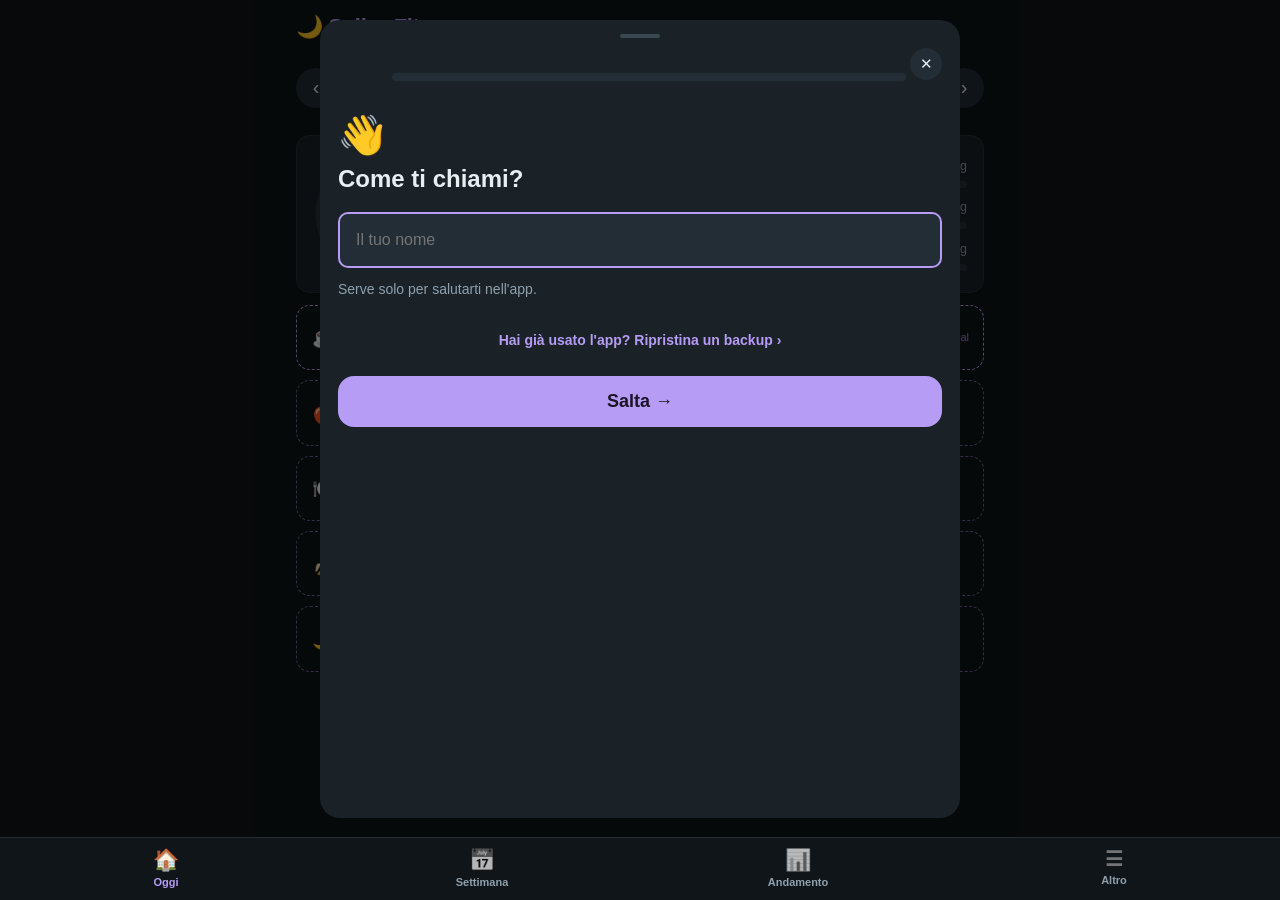
==== index.html @ e9f89c7c "Add files via upload" ====
<!DOCTYPE html>
<html lang="it">
<head>
  <meta charset="UTF-8">
  <meta name="viewport" content="width=device-width, initial-scale=1, viewport-fit=cover">
  <meta name="theme-color" content="#0f1417">
  <title>Sailor Fit</title>
  <meta name="apple-mobile-web-app-title" content="Sailor Fit">
  <meta name="application-name" content="Sailor Fit">
  <link rel="manifest" href="manifest.json">
  <link rel="apple-touch-icon" href="apple-touch-icon.png">
  <link rel="icon" href="icon.svg" type="image/svg+xml">
  <meta name="apple-mobile-web-app-capable" content="yes">
  <meta name="apple-mobile-web-app-status-bar-style" content="black">
  <link rel="stylesheet" href="styles.css">
  <script>
    // Colore e nome scelti nel Profilo: si applicano subito, prima che la pagina si disegni (niente lampo di lilla)
    // [chiave, nome, colore, r,g,b, colore scuro (pulsanti pieni)]
    window.COLORI_APP = [
      ["lilla", "Lilla", "#b79cf5", "183,156,245", "#6d5bd0"], ["rosa", "Rosa", "#f29cc4", "242,156,196", "#c24f86"],
      ["pesca", "Pesca", "#f7b07c", "247,176,124", "#c46a2b"], ["corallo", "Corallo", "#f58f86", "245,143,134", "#c4473e"],
      ["giallo", "Giallo", "#f2d067", "242,208,103", "#a88414"], ["menta", "Menta", "#7fdcb0", "127,220,176", "#2f9a6a"],
      ["turchese", "Turchese", "#6fd3d8", "111,211,216", "#22959b"], ["azzurro", "Azzurro", "#8fbaf5", "143,186,245", "#3f72c4"]
    ];
    window.applicaColore = function (chiave) {
      var c = window.COLORI_APP.filter(function (x) { return x[0] === chiave; })[0] || window.COLORI_APP[0], s = document.documentElement.style;
      // tema chiaro: il colore scelto si usa nella versione scura (il lilla chiaro su bianco non si leggerebbe)
      var chiaro = document.documentElement.getAttribute("data-tema") === "chiaro";
      s.setProperty("--lilla", chiaro ? c[4] : c[2]); s.setProperty("--lilla-rgb", c[3]); s.setProperty("--lilla-scuro", c[4]); s.setProperty("--lilla-bg", "rgba(" + c[3] + (chiaro ? ",.18)" : ",.12)"));
      window.applicaIconaHome(c);
    };
    // L'immagine della schermata Home (la figura sulla luna) nel colore scelto: l'iPhone la prende quando fai «Aggiungi alla schermata Home».
    // Si ridipinge solo la figura: lo sfondo scuro resta com'è. Lilla = l'immagine originale.
    window.applicaIconaHome = function (c) {
      var link = document.querySelector('link[rel="apple-touch-icon"]'), fav = document.querySelector('link[rel="icon"]');
      if (!link) return;
      if (c[0] === "lilla") { link.setAttribute("href", "apple-touch-icon.png"); if (fav) { fav.setAttribute("href", "icon.svg"); fav.setAttribute("type", "image/svg+xml"); } return; }
      var img = new Image();
      img.onload = function () {
        try {
          var N = 180, cv = document.createElement("canvas"); cv.width = N; cv.height = N;
          var x = cv.getContext("2d"); x.drawImage(img, 0, 0, N, N);
          var d = x.getImageData(0, 0, N, N), p = d.data;
          var bg = [12, 10, 22], fig = [176, 126, 203], h = c[2].replace("#", "");
          var col = [parseInt(h.substr(0, 2), 16), parseInt(h.substr(2, 2), 16), parseInt(h.substr(4, 2), 16)];
          var lum = function (v) { return 0.299 * v[0] + 0.587 * v[1] + 0.114 * v[2]; }, f = lum(fig) / lum([183, 156, 245]);   // stessa luminosità della figura lilla originale
          var tgt = col.map(function (v) { return v * f; }), dv = [fig[0] - bg[0], fig[1] - bg[1], fig[2] - bg[2]], dd = dv[0] * dv[0] + dv[1] * dv[1] + dv[2] * dv[2];
          for (var i = 0; i < p.length; i += 4) {
            var t = ((p[i] - bg[0]) * dv[0] + (p[i + 1] - bg[1]) * dv[1] + (p[i + 2] - bg[2]) * dv[2]) / dd;   // quanto il punto è «figura» (0 = sfondo, 1 = figura piena, in mezzo = bordo sfumato)
            if (t <= 0.02) continue;
            t = Math.min(1, t);
            for (var k = 0; k < 3; k++) p[i + k] = Math.max(0, Math.min(255, Math.round(p[i + k] + t * (tgt[k] - fig[k]))));
          }
          x.putImageData(d, 0, 0);
          var url = cv.toDataURL("image/png");
          link.setAttribute("href", url);
          if (fav) { fav.setAttribute("href", url); fav.setAttribute("type", "image/png"); }
        } catch (e) {}
      };
      img.src = "icon-512.png";
    };
    // Tema scuro (di base) o chiaro, scelto nel Profilo
    window.applicaTema = function (tema) {
      var chiaro = tema === "chiaro", m = document.querySelector('meta[name="theme-color"]');
      if (chiaro) document.documentElement.setAttribute("data-tema", "chiaro"); else document.documentElement.removeAttribute("data-tema");
      if (m) m.setAttribute("content", chiaro ? "#f3f5f7" : "#0f1417");
    };
    try { var pfT = JSON.parse(localStorage.getItem("mp_profilo") || "{}"); window.applicaTema(pfT.tema); window.applicaColore(pfT.colore || "lilla");
      var mtT = document.querySelector('meta[name="apple-mobile-web-app-title"]'); if (mtT && pfT.nomeApp) mtT.setAttribute("content", pfT.nomeApp);   // il nome sotto l'icona della schermata Home
    } catch (e) {}
  </script>
</head>
<body>
  <header class="topbar">
    <h1 id="titolo-app">🌙 Sailor Fit</h1>
    <script>
      // nome e icona dell'app scelti nel Profilo
      try { var pfN = JSON.parse(localStorage.getItem("mp_profilo") || "{}"); if (pfN.nomeApp || pfN.iconaApp) { var tN = (pfN.iconaApp || "🌙") + " " + (pfN.nomeApp || "Sailor Fit"); document.getElementById("titolo-app").textContent = tN; document.title = pfN.nomeApp || "Sailor Fit"; } } catch (e) {}
    </script>
    <p id="saluto" class="saluto" hidden></p>
  </header>

  <main>
    <section id="vista-oggi"><div id="oggi"></div></section>


    <input id="file-csv" type="file" accept=".csv,text/csv" hidden>
    <input id="file-backup" type="file" accept=".json,application/json" hidden>
  </main>

  <nav class="tabbar" aria-label="Sezioni">
    <button id="tab-oggi" data-tab="oggi"><span class="tb-ico">🏠</span><span>Oggi</span></button>
    <button id="tab-settimana" data-tab="settimana"><span class="tb-ico">📅</span><span>Settimana</span></button>
    <button id="apri-andamento" data-tab="andamento"><span class="tb-ico">📊</span><span>Andamento</span></button>
    <button id="apri-menu" data-tab="altro"><span class="tb-ico">☰</span><span>Altro</span></button>
  </nav>

  <div id="modal" class="modal" hidden>
    <div class="modal-backdrop" data-chiudi></div>
    <div class="modal-sheet" role="dialog" aria-modal="true">
      <div class="modal-testa"><div class="modal-grip"></div>
        <button class="modal-close" data-chiudi aria-label="Chiudi">✕</button></div>
      <div id="modal-content"></div>
    </div>
  </div>

  <script defer src="sortable.min.js"></script>
  <script defer src="nutrition.js"></script>
  <script defer src="recipes.js"></script>
  <script defer src="app.js"></script>
  <script defer src="libero.js"></script>
  <script defer src="codice-barre.js"></script>
  <script defer src="foto-ricetta.js"></script>
  <script defer src="diario.js"></script>
  <script defer src="benvenuto.js"></script>
  <script defer src="settimana.js"></script>
  <script defer src="andamento.js"></script>
<script defer src="swipe.js"></script>
</body>
</html>
---- styles.css ----
@charset "UTF-8";
:root { --k-26323b: #26323b; --k-232f38: #232f38; --k-2a3640: #2a3640; --k-2b373f: #2b373f; --k-2f3d47: #2f3d47; --k-33444f: #33444f; --k-3a4a55: #3a4a55; --k-3a4852: #3a4852; --k-3a4750: #3a4750; --k-1a1426: #1a1426; --ink-rgb: 255,255,255; --barra-rgb: 17,23,27; }
:root {
  --bg: #0f1417;
  --card: #1a2228;
  --card2: #222d35;
  --accent: #35c07d;
  --accent-d: #2aa96b;
  --text: #e8eef2;
  --muted: #8ea0ad;
  --ok: #35c07d;
  --warn: #e0b341;
  --bad: #e06a5a;
  --radius: 14px;
}

* { box-sizing: border-box; -webkit-tap-highlight-color: transparent; }

body {
  margin: 0;
  font-family: -apple-system, BlinkMacSystemFont, "Segoe UI", Roboto, sans-serif;
  background: var(--bg);
  color: var(--text);
  padding-bottom: 40px;
}

header {
  padding: 20px 16px 12px;
  position: sticky; top: 0;
  background: linear-gradient(180deg, var(--bg) 70%, transparent);
  z-index: 5;
}
header h1 { margin: 0; font-size: 22px; letter-spacing: -0.3px; }
header p { margin: 4px 0 0; color: var(--muted); font-size: 13px; }

main { padding: 0 16px; max-width: 720px; margin: 0 auto; }

/* Barra azioni compatta in alto */
.azioni { display: flex; gap: 8px; align-items: stretch; margin: 4px 0 4px; }
.azioni .btn { flex: 1; width: auto; margin-top: 0; white-space: nowrap; padding-left: 8px; padding-right: 8px; }
.btn-icon { flex: 0 0 auto; width: 48px; background: var(--card2); color: var(--text); border: 1px solid var(--k-2f3d47); border-radius: 14px; font-size: 20px; cursor: pointer; }
.btn-icon:active { background: var(--k-2b373f); }

/* Intestazione sezione Settimana + link ricette */
.sezione-head { display: flex; justify-content: space-between; align-items: center; margin: 6px 4px 4px; }
.sezione-titolo { margin: 0; color: var(--muted); font-size: 15px; text-transform: uppercase; letter-spacing: .5px; }
.btn-link { background: none; border: none; color: var(--accent); font-size: 14px; font-weight: 600; cursor: pointer; padding: 6px 2px; }
.sottotitolo { margin: 2px 4px 12px; }
.btn-sec.block { display: block; width: 100%; text-align: left; margin-top: 8px; }

/* Modale bottom-sheet */
body.no-scroll { overflow: hidden; }
.modal { position: fixed; inset: 0; z-index: 50; display: flex; align-items: flex-end; justify-content: center; }
.modal[hidden] { display: none; }
.modal-backdrop { position: absolute; inset: 0; background: rgba(0,0,0,.55); animation: fade .2s ease; }
/* niente effetto elastico di iPhone: arrivati in cima o in fondo la pagina e i pannelli restano fermi
   (prima il pannello rimbalzava e si portava dietro la pagina sotto) */
html, body { overscroll-behavior: none; }
.modal-backdrop { touch-action: none; }   /* trascinare sullo sfondo scuro non fa scorrere la pagina sotto */
.modal-sheet {
  overscroll-behavior: none;
  position: relative; width: 100%; max-width: 640px; max-height: 88vh; overflow-y: auto;
  background: var(--card); border-radius: 22px 22px 0 0; padding: 10px 18px 32px;
  animation: slideUp .28s cubic-bezier(.2,.8,.2,1);
}
@media (min-width: 680px) { .modal { align-items: center; } .modal-sheet { border-radius: 20px; max-height: 82vh; } }
@keyframes slideUp { from { transform: translateY(100%); } to { transform: translateY(0); } }
@keyframes fade { from { opacity: 0; } to { opacity: 1; } }
.modal-grip { width: 40px; height: 4px; background: var(--k-3a4750); border-radius: 4px; margin: 4px auto 10px; }
.modal-close { position: absolute; top: 12px; right: 14px; width: 32px; height: 32px; border-radius: 50%; background: var(--card2); color: var(--text); border: none; font-size: 15px; cursor: pointer; }
.modal-title { margin: 4px 30px 12px 0; font-size: 20px; letter-spacing: -.2px; }

/* Elenco ricette (righe cliccabili) */
.chips { display: flex; gap: 8px; overflow-x: auto; padding: 2px 0 14px; -webkit-overflow-scrolling: touch; }
.chip { flex: 0 0 auto; background: var(--card2); color: var(--muted); border: 1px solid var(--k-2f3d47); border-radius: 20px; padding: 8px 14px; font-size: 13px; cursor: pointer; white-space: nowrap; }
.chip.attivo { background: var(--accent); color: #08130c; border-color: var(--accent); font-weight: 700; }
.riga-ricetta { display: flex; flex-direction: column; align-items: flex-start; gap: 2px; width: 100%; text-align: left; background: var(--card2); border: none; border-radius: 14px; padding: 12px 14px; margin-bottom: 8px; cursor: pointer; }
.riga-ricetta:active { background: var(--k-2b373f); }
.rr-nome { color: var(--text); font-size: 15px; font-weight: 600; }
.rr-meta { color: var(--muted); font-size: 12px; text-transform: capitalize; }
.ok-txt { color: var(--accent); font-weight: 700; text-transform: none; }
.manca-txt { color: var(--warn); text-transform: none; }

/* Dettaglio ricetta (dentro il modale) */
.r-macro { display: flex; flex-wrap: wrap; gap: 8px; font-size: 12px; color: var(--muted); margin-bottom: 6px; align-items: center; }
.pill { background: var(--card2); padding: 2px 8px; border-radius: 6px; text-transform: uppercase; font-size: 10px; }
.modal-content h4, .r-body h4 { margin: 16px 0 6px; font-size: 12px; text-transform: uppercase; letter-spacing: .5px; color: var(--muted); }
#modal-content h4 { margin: 16px 0 6px; font-size: 12px; text-transform: uppercase; letter-spacing: .5px; color: var(--muted); }
.r-ing { list-style: none; padding: 0; margin: 0; }
.r-ing li { padding: 6px 0; border-bottom: 1px solid var(--k-232f38); font-size: 15px; }
.r-ing li:last-child { border-bottom: none; }
.ing-edit { display: flex; justify-content: space-between; align-items: center; gap: 10px; }
.ing-nome { flex: 1; }
.ing-qta { display: flex; align-items: center; gap: 5px; white-space: nowrap; }
.ing-qta em { color: var(--muted); font-style: normal; font-size: 13px; }
.qta-input { width: 62px; background: var(--card2); border: 1px solid var(--k-2f3d47); color: var(--text); border-radius: 8px; padding: 7px 8px; font-size: 15px; text-align: right; }
.qta-input:focus { outline: none; border-color: var(--accent); }
.hint-inline { font-weight: 400; text-transform: none; letter-spacing: 0; color: var(--muted); font-size: 11px; }
.reset-qta { margin-top: 12px; width: 100%; }

/* ---- Wizard "Nuova ricetta" ---- */
.btn.block { width: 100%; margin-top: 0; margin-bottom: 12px; }
.wiz-steps { display: flex; gap: 6px; margin: 4px 0 14px; font-size: 12px; }
.wiz-steps span { flex: 1; text-align: center; padding: 6px 4px; border-radius: 8px; background: var(--card2); color: var(--muted); }
.wiz-steps span.on { background: var(--accent); color: #08130c; font-weight: 700; }
.wiz-steps span.done { color: var(--accent); }
.wiz-l { display: block; font-size: 12px; color: var(--muted); margin: 12px 0 4px; }
.qta-input.wiz-full { width: 100%; text-align: left; }
select.qta-input { text-align: left; }
.wiz-ing { display: flex; gap: 6px; align-items: center; margin-bottom: 8px; }
.wiz-ing .ing-n { flex: 1; text-align: left; }
.wiz-ing .ing-q { width: 66px; }
.wiz-ing .ing-u { width: 60px; }
.qta-input.sconosciuto { border-color: var(--warn); }
.wiz-macro { margin: 14px 0 6px; padding: 12px; background: var(--card2); border-radius: 14px; text-align: center; font-size: 14px; color: var(--muted); }
.wiz-macro strong { color: var(--accent); font-size: 20px; }
.wiz-step { display: flex; gap: 8px; align-items: flex-start; margin-bottom: 8px; }
.wiz-num { flex: 0 0 auto; width: 24px; height: 24px; border-radius: 50%; background: var(--card2); color: var(--muted); display: flex; align-items: center; justify-content: center; font-size: 12px; margin-top: 6px; }
.wiz-ta { flex: 1; text-align: left; min-height: 44px; resize: vertical; font-family: inherit; }
.wiz-nav { display: flex; justify-content: space-between; gap: 10px; margin-top: 18px; }
.wiz-nav .btn, .wiz-nav .btn-sec { margin-top: 0; flex: 1; }
.r-steps { margin: 0; padding-left: 22px; }
.r-steps li { padding: 6px 0; font-size: 15px; line-height: 1.5; }

.card {
  background: var(--card);
  border-radius: var(--radius);
  padding: 16px;
  margin-bottom: 16px;
}
.card h2 { margin: 0 0 12px; font-size: 15px; text-transform: uppercase; letter-spacing: 0.5px; color: var(--muted); }

/* Tipi di giornata (card calorie) */
.tipi { list-style: none; padding: 0; margin: 0 0 6px; }
.tipi li { display: flex; align-items: center; gap: 10px; padding: 7px 0; border-bottom: 1px solid var(--k-232f38); font-size: 14px; }
.tipi li:last-child { border-bottom: none; }
.tipi .tipo-nome { flex: 1; }
.tipi strong { color: var(--text); font-size: 13px; white-space: nowrap; }
.dot { width: 10px; height: 10px; border-radius: 50%; flex: 0 0 auto; }
.dot.alta { background: var(--accent); }
.dot.media { background: var(--warn); }
.dot.equit { background: #5b9bd5; }
.dot.riposo { background: #6b8a9c; }

.griglia-obi { display: grid; grid-template-columns: 1fr 1fr; gap: 10px; }
.campo { display: flex; flex-direction: column; gap: 4px; }
.campo label { font-size: 12px; color: var(--muted); }
.campo input {
  background: var(--card2); border: 1px solid var(--k-2f3d47); color: var(--text);
  border-radius: 14px; padding: 12px; font-size: 16px; width: 100%;
}
.campo input:focus { outline: none; border-color: var(--accent); }

.btn {
  background: var(--accent); color: #08130c; border: none;
  border-radius: 14px; padding: 14px; font-size: 16px; font-weight: 700;
  width: 100%; margin-top: 14px; cursor: pointer;
}
.btn:active { background: var(--accent-d); }

.riga-import { display: flex; gap: 10px; flex-wrap: wrap; align-items: center; margin-top: 10px; }
.btn-sec {
  background: var(--card2); color: var(--text); border: 1px solid var(--k-2f3d47);
  border-radius: 14px; padding: 10px 14px; font-size: 14px; cursor: pointer;
}
.file-label { display: inline-block; }
.file-label input { display: none; }
.hint { color: var(--muted); font-size: 12px; margin-top: 8px; line-height: 1.5; }

.giorno { background: var(--card); border-radius: var(--radius); padding: 14px; margin-bottom: 12px; }
.giorno-head { display: flex; justify-content: space-between; align-items: center; gap: 8px 10px; flex-wrap: wrap; }
.giorno-head h3 { margin: 0; font-size: 17px; }
.giorno-actions { display: flex; align-items: center; gap: 6px; flex-wrap: wrap; justify-content: flex-end; }
.tipo-select {
  background: var(--card2); color: var(--text); border: 1px solid var(--k-2f3d47);
  border-radius: 8px; padding: 6px 8px; font-size: 12px; max-width: 150px; cursor: pointer;
}
.mini { background: var(--card2); color: var(--text); border: 1px solid var(--k-2f3d47); border-radius: 8px; padding: 6px 9px; font-size: 13px; cursor: pointer; }
.mini:disabled { opacity: .4; cursor: default; }
.mini.lock.on { background: rgba(53,192,125,.18); border-color: var(--accent); }
.giorno.confermato { border: 1px solid rgba(53,192,125,.4); }
.tipo-select:disabled { opacity: .5; }
.tag-conf { font-size: 10px; color: var(--accent); background: rgba(53,192,125,.15); padding: 2px 7px; border-radius: 20px; vertical-align: middle; margin-left: 6px; text-transform: uppercase; letter-spacing: .3px; }

.pasti { list-style: none; padding: 0; margin: 10px 0; }
.pasti li { display: flex; gap: 8px; align-items: center; padding: 7px 0; border-bottom: 1px solid var(--k-232f38); font-size: 14px; }
.pasti li:last-child { border-bottom: none; }
.pasto-tag { flex: 0 0 auto; width: 62px; font-size: 10px; text-transform: uppercase; color: var(--muted); background: var(--card2); padding: 3px 6px; border-radius: 6px; text-align: center; }
.pasto-nome { flex: 1; min-width: 0; }
/* Maniglie di trascinamento */
/* I puntini sono solo un indizio visivo: si trascina tutto il blocco */
.day-grip, .meal-grip { flex: 0 0 auto; color: #5a6b76; font-size: 15px; line-height: 1; user-select: none; -webkit-user-select: none; padding: 0 2px; }
.meal-grip { margin-left: 2px; }
.giorno-title { display: flex; align-items: center; gap: 8px; }
.giorno-title .day-grip { font-size: 18px; }
/* Indica che i blocchi sono trascinabili; i pulsanti mantengono il loro cursore */
.giorno-head, .pasti li { cursor: grab; }
.giorno-head:active, .pasti li:active { cursor: grabbing; }
.giorno-actions, .giorno-actions select, .giorno-actions button { cursor: pointer; }
.sortable-ghost { opacity: .4; }
.sortable-chosen { background: rgba(53,192,125,.06); }
.pasto-nome { line-height: 1.3; text-align: left; background: none; border: none; color: var(--text); font: inherit; padding: 0; cursor: pointer; text-decoration: underline; text-decoration-color: var(--k-33444f); text-underline-offset: 2px; }
.pasto-nome:active { color: var(--accent); }
.pasto-kcal { color: var(--muted); font-size: 12px; white-space: nowrap; }
.swap { background: none; border: none; color: var(--muted); font-size: 16px; cursor: pointer; padding: 0 2px; }
.swap:active { color: var(--accent); }
.swap:disabled { opacity: .3; cursor: default; }
.crudo { color: var(--muted); font-size: .82em; }

.totali { display: flex; flex-wrap: wrap; gap: 10px; margin-top: 10px; font-size: 13px; color: var(--muted); }
.badge { font-size: 11px; padding: 1px 6px; border-radius: 20px; font-weight: 700; }
.badge.ok { background: rgba(53,192,125,.15); color: var(--ok); }
.badge.warn { background: rgba(224,179,65,.15); color: var(--warn); }
.badge.bad { background: rgba(224,106,90,.15); color: var(--bad); }

#spesa { list-style: none; padding: 0; margin: 0; }
#spesa li { padding: 8px 0; border-bottom: 1px solid var(--k-232f38); font-size: 15px; }
#spesa li:last-child { border-bottom: none; }
#spesa li.reparto-h { border-bottom: none; padding: 14px 0 4px; font-size: 12px; font-weight: 700; text-transform: uppercase; letter-spacing: .5px; color: var(--accent); }
#spesa li.reparto-h:first-child { padding-top: 2px; }
#spesa label { display: flex; align-items: center; gap: 10px; cursor: pointer; }
#spesa input { width: 20px; height: 20px; accent-color: var(--accent); flex: 0 0 auto; }
/* Voci già prese: in fondo, grigie e barrate */
#spesa li.preso span { text-decoration: line-through; color: var(--muted); }
#spesa li.preso { opacity: .7; }
#spesa li.presi-h { color: var(--muted); margin-top: 6px; }

/* ---- Percentuali dei macro ---- */
:root { --mp: #5b9bd5; --mc: #e0b341; --mg: #d77fa1; }
.macro-bar { display: flex; height: 6px; border-radius: 4px; overflow: hidden; margin-top: 8px; background: var(--card2); width: 100%; }
.macro-bar span { display: block; height: 100%; }
.mb-p { background: var(--mp); } .mb-c { background: var(--mc); } .mb-g { background: var(--mg); }
.macro-pct { display: flex; flex-wrap: wrap; gap: 4px 12px; margin-top: 5px; font-size: 12px; color: var(--muted); width: 100%; }
.macro-pct b { color: var(--text); }
.macro-pct em { font-style: normal; opacity: .75; }
.dot-p, .dot-c, .dot-g { display: inline-block; width: 8px; height: 8px; border-radius: 50%; margin-right: 5px; vertical-align: 1px; }
.dot-p { background: var(--mp); } .dot-c { background: var(--mc); } .dot-g { background: var(--mg); }
.r-macro .macro-bar, .r-macro .macro-pct { flex-basis: 100%; }
.pill.adattato { background: rgba(53,192,125,.15); color: var(--accent); text-transform: none; font-size: 11px; }
.tipi li.tipo-card { display: block; padding: 10px 0; }
.tipo-riga { display: flex; align-items: center; gap: 10px; }
.tipo-macro { font-size: 12px; color: var(--muted); margin: 4px 0 0 20px; }
.tipo-card .macro-bar, .tipo-card .macro-pct { margin-left: 20px; width: calc(100% - 20px); }
.promemoria { list-style: none; padding: 0; margin: 0; font-size: 13px; line-height: 1.45; }
.promemoria li { padding: 5px 0; }

/* ---- Modifica / elimina ricetta ---- */
.r-azioni { display: flex; gap: 8px; margin-top: 18px; }
.r-azioni .btn-sec { flex: 1; margin-top: 0; }
.btn-sec.danger { color: var(--bad); }

/* ---- Spesa con quantità ---- */
.spesa-qta { margin-left: auto; padding-left: 10px; font-style: normal; font-size: 12px; color: var(--muted); white-space: nowrap; }
#spesa .voce label { display: flex; align-items: center; gap: 8px; width: 100%; }

/* ---- Profilo ---- */
.riga-profilo { display: flex !important; justify-content: space-between; align-items: center; gap: 8px; }
.riga-profilo .freccia { color: var(--accent); font-weight: 600; white-space: nowrap; }

/* ---- Diario del peso ---- */
.peso-form { display: flex; gap: 8px; align-items: stretch; margin: 6px 0 12px; }
.peso-form #peso-data { flex: 1.3; width: auto; text-align: left; min-width: 0; }
.peso-form #peso-kg { flex: 1; width: auto; min-width: 0; }
.peso-form .btn { flex: 0 0 auto; width: auto; margin-top: 0; padding: 0 16px; }
.peso-stat { display: grid; grid-template-columns: repeat(3, 1fr); gap: 8px; }
.peso-stat div { background: var(--card2); border-radius: 14px; padding: 8px 10px; display: flex; flex-direction: column; gap: 2px; }
.peso-stat span { font-size: 11px; color: var(--muted); }
.peso-stat b { font-size: 15px; }
.consiglio { font-size: 13px; color: var(--text); }
.grafico-peso { width: 100%; height: auto; display: block; margin-top: 6px; }
.gr-grid { stroke: var(--k-2a3640); stroke-width: 1; }
.gr-lab { fill: var(--muted); font-size: 10px; }
.gr-pt { fill: var(--mp); opacity: .75; }
.gr-line { fill: none; stroke: var(--accent); stroke-width: 2.4; stroke-linejoin: round; stroke-linecap: round; }
.leg-pt, .leg-line { display: inline-block; margin-right: 5px; vertical-align: 2px; }
.leg-pt { width: 7px; height: 7px; border-radius: 50%; background: var(--mp); }
.leg-line { width: 14px; height: 3px; border-radius: 2px; background: var(--accent); }
.lista-pesi { list-style: none; padding: 0; margin: 0; }
.lista-pesi li { display: flex; align-items: center; gap: 10px; padding: 7px 0; border-bottom: 1px solid var(--k-232f38); font-size: 14px; }
.lista-pesi li span { flex: 1; color: var(--muted); }
.lista-pesi .sw { border-radius: 0; }   /* la riga sta nel contenitore dello swipe: senza angoli tondi la linea divisoria parte dal bordo, allineata al testo */

/* ---- Pasto libero ---- */
ul.pasti li.libero .pasto-nome { color: var(--accent); }
.sugg-link { display: block; width: 100%; margin-top: 10px; text-align: left; background: rgba(224,179,65,.12); color: var(--warn); border: 1px solid rgba(224,179,65,.35); border-radius: 14px; padding: 8px 10px; font-size: 13px; cursor: pointer; }
.lib-target { display: flex; flex-wrap: wrap; gap: 6px 12px; align-items: baseline; background: var(--card2); border-radius: 14px; padding: 10px 12px; font-size: 13px; color: var(--muted); }
.lib-target b { color: var(--text); font-size: 16px; }
.lib-add { display: flex; gap: 8px; margin-top: 12px; }
.lib-add .btn { width: auto; margin-top: 0; padding: 0 16px; flex: 0 0 auto; }
.lib-righe { display: flex; flex-direction: column; gap: 8px; }
.lib-riga { display: flex; align-items: center; gap: 6px; }
.lib-riga .lib-alt { flex: 1; min-width: 0; width: auto; text-align: left; }
.lib-riga .lib-nome { flex: 1; min-width: 0; font-size: 15px; }
.lib-riga .lib-qta { width: 64px; }
.lib-riga em { color: var(--muted); font-style: normal; font-size: 13px; }
.lib-lock.on { background: rgba(53,192,125,.18); border-color: var(--accent); }
.lib-risultato { margin-top: 12px; }
.lib-sugg { margin-top: 8px; font-size: 13px; }
.lib-sugg .chips { margin-top: 6px; flex-wrap: wrap; }
.lib-ignoto { margin-top: 10px; background: var(--card2); border-radius: 14px; padding: 4px 12px 12px; }
.lib-nuovo { display: grid; grid-template-columns: repeat(4, 1fr); gap: 6px; }
.lib-nuovo label { display: flex; flex-direction: column; gap: 3px; font-size: 11px; color: var(--muted); }
.lib-nuovo .qta-input { width: 100%; }
.lib-salva { margin-top: 14px; }
.sugg-lista { margin: 6px 0 0; padding-left: 18px; line-height: 1.6; }
.sugg-lista em { color: var(--muted); font-style: normal; }

/* ---- Schede Oggi / Piano ---- */
.viste { display: flex; background: var(--card2); border-radius: 14px; padding: 4px; margin: 10px 0 12px; }
.vista-btn { flex: 1; background: none; border: none; color: var(--muted); font: inherit; font-size: 14px; font-weight: 600; padding: 9px 0; border-radius: 14px; cursor: pointer; }
.vista-btn.on { background: var(--card); color: var(--text); box-shadow: 0 1px 3px rgba(0,0,0,.3); }

/* ---- Diario "Oggi" ---- */
.oggi-nav { display: flex; align-items: center; gap: 10px; margin-bottom: 10px; }
.oggi-nav .mini { width: 38px; height: 38px; font-size: 18px; padding: 0; }
.oggi-data { flex: 1; text-align: center; display: flex; flex-direction: column; }
.oggi-data b { font-size: 18px; }
.oggi-data span { font-size: 12px; color: var(--muted); }
.oggi-card { background: var(--card); border-radius: var(--radius); padding: 14px; margin-bottom: 12px; }
.oggi-card h4 { margin: 0 0 8px; font-size: 12px; text-transform: uppercase; letter-spacing: .5px; color: var(--muted); }
.oggi-tipo { width: 100%; margin-bottom: 12px; }
.kcal-big { display: flex; justify-content: space-between; align-items: baseline; flex-wrap: wrap; gap: 4px 12px; margin-bottom: 10px; }
.kcal-big b { font-size: 30px; }
.kcal-big span { color: var(--muted); margin-left: 4px; }
.kcal-resto { font-size: 14px; color: var(--accent); }
.kcal-resto.sopra { color: var(--warn); }
.prog { margin-top: 8px; }
.prog-top { display: flex; justify-content: space-between; font-size: 13px; color: var(--muted); margin-bottom: 4px; }
.prog-top b { color: var(--text); }
.prog-top em { font-style: normal; margin-left: 6px; color: var(--muted); }
.prog-top em.sopra { color: var(--warn); }
.prog-bar { height: 8px; background: var(--card2); border-radius: 5px; overflow: hidden; }
.prog-bar span { display: block; height: 100%; border-radius: 5px; transition: width .3s; }
.prog-bar span.sopra { box-shadow: inset 0 0 0 2px var(--warn); }
.oggi-pasti li { cursor: default; }
.oggi-pasti li.vuoto { border-bottom: none; padding: 4px 0; }
.oggi-pasti li.vuoto button { width: 100%; text-align: left; background: none; border: 1px dashed var(--k-33444f); color: var(--muted); border-radius: 14px; padding: 9px 12px; font: inherit; font-size: 14px; cursor: pointer; text-transform: capitalize; }
.oggi-pasti li.vuoto button:active { border-color: var(--accent); color: var(--accent); }
.sugg-card { border: 1px solid rgba(53,192,125,.25); }
.sugg-card .btn.block { margin: 8px 0 4px; }
.sugg-quota { font-size: 14px; margin: 0 0 4px; }
.tag-focus { display: inline-block; background: rgba(91,155,213,.18); color: var(--mp); border-radius: 6px; padding: 1px 7px; font-size: 11px; margin-left: 4px; }
.sugg-ricette { margin-top: 6px; }
.scelta-pasto { flex-wrap: wrap; padding-bottom: 6px; }
.scelta-pasto .chip { text-transform: capitalize; }
.sugg-ricette .rr-meta { text-transform: none; }
.azioni .btn { min-width: 0; overflow: hidden; text-overflow: ellipsis; }

/* ================= UX semplificata ================= */
.topbar { display: flex; align-items: center; gap: 8px; padding: 14px 16px 8px; max-width: 720px; margin: 0 auto; }
.topbar h1 { flex: 1; font-size: 20px; }
.topbar .btn-icon { width: 42px; height: 42px; font-size: 18px; }
.piano-head { display: flex; align-items: center; gap: 8px; margin: 4px 0 6px; }
.piano-head h2 { flex: 1; margin: 0; font-size: 17px; text-align: center; }
.piano-head .btn-sec { margin-top: 0; padding: 8px 12px; }

/* Menu */
.menu-lista { display: flex; flex-direction: column; gap: 8px; }
.menu-voce { display: flex; align-items: center; gap: 12px; width: 100%; text-align: left; background: var(--card2); border: none; border-radius: 14px; padding: 13px 14px; color: var(--text); font: inherit; cursor: pointer; }
.menu-voce:active { background: var(--k-2b373f); }
.mv-icona { font-size: 22px; }
.mv-testo { flex: 1; display: flex; flex-direction: column; gap: 2px; }
.mv-testo b { font-size: 15px; }
.mv-testo small { color: var(--muted); font-size: 12px; }
.mv-freccia { color: var(--muted); font-size: 20px; }
.altre-opz { margin-top: 14px; }
.altre-opz summary { color: var(--muted); font-size: 13px; cursor: pointer; padding: 6px 0; }

/* Oggi */
.oggi-nav { margin: 4px 0 12px; }
.nav-btn { width: 40px; height: 40px; border-radius: 50%; border: none; background: var(--card2); color: var(--text); font-size: 20px; cursor: pointer; }
.nav-btn:disabled { opacity: .25; cursor: default; }
.oggi-data { gap: 2px; align-items: center; }
.oggi-data b { font-size: 20px; }
.oggi-tipo { background: none; border: none; color: var(--muted); font: inherit; font-size: 13px; text-align: center; text-align-last: center; padding: 2px 4px; cursor: pointer; width: auto; margin: 0; }
.kcal-big { align-items: flex-end; margin-bottom: 6px; }
.kb-num { display: flex; flex-direction: column; }
.kb-num b { font-size: 40px; line-height: 1; color: var(--accent); }
.kb-num.sopra b { color: var(--warn); }
.kb-num span { color: var(--muted); font-size: 13px; margin: 4px 0 0; }
.kb-tot { color: var(--muted); font-size: 13px; }
.prog-top em { font-style: normal; color: var(--muted); margin-left: 4px; }
.oggi-pasti { display: flex; flex-direction: column; gap: 8px; margin-bottom: 24px; }
.pasto-riga { display: flex; align-items: center; gap: 12px; width: 100%; text-align: left; background: var(--card); border: 1px solid transparent; border-radius: 14px; padding: 12px 14px; color: var(--text); font: inherit; cursor: pointer; }
.pasto-riga:active { background: var(--card2); }
.pr-icona { font-size: 20px; width: 26px; text-align: center; }
.pr-testo { flex: 1; min-width: 0; display: flex; flex-direction: column; gap: 1px; }
.pr-testo small { color: var(--muted); font-size: 11px; text-transform: uppercase; letter-spacing: .4px; }
.pr-testo b { font-size: 15px; font-weight: 600; overflow: hidden; text-overflow: ellipsis; white-space: nowrap; }
.pr-kcal { color: var(--muted); font-size: 13px; }
.pasto-riga.vuoto { background: none; border: 1px dashed var(--k-33444f); }
.pasto-riga.vuoto b { color: var(--muted); font-weight: 500; }
.pasto-riga.prossimo { border: 1px solid var(--accent); background: rgba(53,192,125,.08); }
.pasto-riga.prossimo b { color: var(--accent); }
.pasto-riga.prossimo .pr-kcal { color: var(--accent); }
.nota { background: var(--card); border-radius: 14px; padding: 12px 14px; margin: 0; font-size: 14px; line-height: 1.45; }
.nota.ok { color: var(--accent); }
.aggiungi-altro { align-self: center; }

/* Editor pasto */
.lib-obiettivo { margin: 0 0 4px; font-size: 14px; }
.lib-obiettivo span { color: var(--muted); font-size: 12px; margin-left: 4px; }
.lib-del { background: none; border: none; color: var(--muted); font-size: 16px; padding: 6px; cursor: pointer; }
.elimina-pasto { display: block; margin: 14px auto 0; color: var(--bad); }

/* ---- Andamento ---- */
.and-viste { margin-top: 0; }
.and-stat { display: grid; grid-template-columns: repeat(3, 1fr); gap: 8px; }
.and-stat div { background: var(--card2); border-radius: 14px; padding: 9px 10px; display: flex; flex-direction: column; gap: 1px; }
.and-stat span { font-size: 11px; color: var(--muted); }
.and-stat b { font-size: 19px; }
.and-stat small { font-size: 10.5px; color: var(--muted); }
.grafico-kcal { width: 100%; height: auto; display: block; }
.gk-ok { fill: var(--accent); background: var(--accent); }
.gk-warn { fill: var(--warn); background: var(--warn); }
.gk-bad { fill: var(--bad); background: var(--bad); }
.gk-low { fill: var(--mp); background: var(--mp); }
.gk-parz { fill: var(--k-3a4a55); background: var(--k-3a4a55); }
.gk-vuoto { fill: var(--k-26323b); }
.gk-target { stroke: var(--text); stroke-width: 1.6; opacity: .55; }
.legenda-kcal { font-size: 11px; }
.lk { display: inline-block; width: 9px; height: 9px; border-radius: 2px; margin-right: 4px; vertical-align: -1px; }
.lk-line { display: inline-block; width: 12px; height: 2px; background: var(--text); opacity: .55; margin-right: 4px; vertical-align: 3px; }
.insight { list-style: none; margin: 0; padding: 0; display: flex; flex-direction: column; gap: 8px; }
.insight li { display: flex; gap: 10px; background: var(--card2); border-radius: 14px; padding: 10px 12px; border-left: 3px solid var(--muted); }
.insight li.ins-ok { border-left-color: var(--accent); }
.insight li.ins-warn { border-left-color: var(--warn); }
.insight li.ins-info { border-left-color: var(--mp); }
.insight p { margin: 0; font-size: 13.5px; line-height: 1.45; }
.tab-sett { width: 100%; border-collapse: collapse; font-size: 12.5px; }
.tab-sett th { text-align: left; color: var(--muted); font-weight: 500; padding: 4px 4px; border-bottom: 1px solid var(--k-2a3640); }
.tab-sett td { padding: 7px 4px; border-bottom: 1px solid var(--k-232f38); }
.t-ok { color: var(--accent); } .t-warn { color: var(--warn); } .t-low { color: var(--mp); }

/* ---- Avviso temporaneo ---- */
.toast { position: fixed; left: 50%; bottom: calc(24px + env(safe-area-inset-bottom)); transform: translate(-50%, 12px); opacity: 0; visibility: hidden; pointer-events: none; display: flex; align-items: center; gap: 14px; max-width: calc(100% - 32px); background: var(--card2); color: var(--text); border: 1px solid var(--k-33444f); border-radius: 14px; padding: 11px 14px 11px 16px; font-size: 14px; box-shadow: 0 8px 28px rgba(0,0,0,.5); transition: transform .2s, opacity .2s, visibility 0s .2s; z-index: 50; }
.toast.on { transform: translate(-50%, 0); opacity: 1; visibility: visible; pointer-events: auto; transition: transform .2s, opacity .2s; }
.toast span { flex: 1; min-width: 0; overflow: hidden; text-overflow: ellipsis; white-space: nowrap; }
.toast button { background: none; border: none; color: var(--accent); font: inherit; font-weight: 700; cursor: pointer; padding: 4px; }

/* ---- Ricetta in una pagina ---- */
.wiz-titolo { font-size: 17px; padding: 10px 12px; }
.wiz-riga { display: flex; gap: 8px; margin-top: 8px; align-items: center; }
.wiz-riga select { flex: 1; width: auto; text-align: left; }
.wiz-tempo { display: flex; align-items: center; gap: 6px; color: var(--muted); font-size: 13px; }
.wiz-tempo .qta-input { width: 58px; }
.wiz-salva { margin-top: 18px; }
.lib-add .lib-piu { font-size: 22px; padding: 0 18px; }
/* il ＋ accanto al campo è secondario (lilla): il solo tasto verde del pasto è «✓ Salva pasto» */
.lib-add .lib-piu, .lib-add .lib-piu:active { background: var(--lilla-bg); color: var(--lilla); border: 1px solid var(--lilla); }
.modal-trash { position: absolute; top: 12px; right: 56px; width: 32px; height: 32px; border-radius: 50%; background: var(--card2); border: none; font-size: 15px; cursor: pointer; display: flex; align-items: center; justify-content: center; }
.modal-trash:active { background: rgba(224,106,90,.25); }

/* ---- Ricetta: incolla ingredienti e porzioni ---- */
.wiz-porzioni { font-size: 14px; color: var(--muted); }
.wiz-porzioni input[data-campo="porzioni"] { width: 56px; }
.wiz-porzioni input[data-campo="pezzo"] { flex: 1; width: auto; text-align: left; min-width: 0; }
.wiz-incolla { width: 100%; text-align: left; font-size: 15px; line-height: 1.45; margin-top: 8px; resize: vertical; }
.wiz-ing { display: flex; gap: 6px; align-items: center; margin-bottom: 8px; }
.wiz-ing .ing-n { flex: 1; min-width: 0; width: auto; text-align: left; }
.wiz-ing .ing-q { width: 60px; }
.wiz-ing .ing-u { width: 104px; }
.wiz-ing .qta-input:disabled { opacity: .35; }
.wiz-ignoto { background: rgba(224,179,65,.1); border-radius: 14px; padding: 8px 10px; margin: -2px 0 10px; font-size: 12.5px; color: var(--warn); }
.wiz-ignoto .lib-nuovo { margin-top: 6px; }
.wiz-macro div { font-size: 15px; }
.wiz-macro small { display: block; color: var(--muted); font-size: 12px; margin-top: 3px; }
/* riga ingrediente su due righe: nome intero, sotto quantità e unità */
.wiz-ing { display: grid; grid-template-columns: 74px 128px 1fr 30px; grid-template-areas: "nome nome nome del" "qta unita kcal ."; gap: 6px; align-items: center; background: var(--card2); border-radius: 14px; padding: 8px; margin-bottom: 8px; }
.wiz-ing .ing-n { grid-area: nome; width: 100%; background: transparent; border-color: transparent; font-size: 15px; padding-left: 4px; }
.wiz-ing .ing-q { grid-area: qta; width: 100%; }
.wiz-ing .ing-u { grid-area: unita; width: 100%; }
.wiz-ing .lib-del { grid-area: del; }
.wiz-ing .ing-kcal { grid-area: kcal; text-align: right; color: var(--muted); font-size: 12px; padding-right: 2px; }
.wiz-ing .ing-n.sconosciuto { border-color: var(--warn); }
.pezzi-stepper { display: flex; align-items: center; justify-content: center; gap: 18px; margin: 4px 0 10px; }
.pezzi-stepper b { font-size: 18px; min-width: 110px; text-align: center; }
.sugg-ricette .rr-meta, .riga-ricetta .rr-meta { text-transform: none; }

/* ---- iPhone: barra in alto sotto ora/batteria, pulsanti più grandi ---- */
.topbar { position: sticky; top: 0; z-index: 10; background: var(--bg); padding: calc(env(safe-area-inset-top) + 12px) 16px 10px; }
.topbar .btn-icon { width: 48px; height: 48px; font-size: 20px; border-radius: 14px; }
.topbar h1 { font-size: 21px; }
.modal-sheet { padding-bottom: calc(32px + env(safe-area-inset-bottom)); max-height: calc(100vh - env(safe-area-inset-top) - 24px); }

/* ---- Obiettivo settimanale ---- */
.settimana-riga { display: flex; justify-content: space-between; gap: 8px; width: 100%; margin-top: 12px; padding: 9px 12px; background: var(--card2); border: none; border-radius: 14px; color: var(--muted); font: inherit; font-size: 13px; cursor: pointer; text-align: left; }
.settimana-riga b { color: var(--text); }
.settimana-riga .piu { color: var(--warn); }
.settimana-riga .meno { color: var(--mp); }
.piano-sett { list-style: none; margin: 0; padding: 0; display: flex; flex-direction: column; gap: 6px; }
.piano-sett li { display: flex; align-items: center; gap: 10px; background: var(--card2); border-radius: 14px; padding: 8px 10px; }
.piano-sett li.oggi { border: 1px solid var(--accent); }
.piano-sett li.passato { opacity: .6; }
.ps-giorno { width: 92px; display: flex; flex-direction: column; font-size: 13px; }
.ps-giorno small, .ps-kcal small { color: var(--muted); font-size: 11px; }
.ps-kcal { flex: 1; display: flex; flex-direction: column; }
.ps-kcal b { font-size: 16px; }
.ps-btn { display: flex; gap: 6px; }
.ps-btn .nav-btn { width: 36px; height: 36px; font-size: 18px; }
.toggle-riga { display: flex; gap: 12px; align-items: flex-start; background: var(--card2); border-radius: 14px; padding: 12px; margin-top: 14px; cursor: pointer; }
.toggle-riga input { width: 22px; height: 22px; margin-top: 2px; accent-color: var(--accent); flex: 0 0 auto; }
.toggle-riga span { display: flex; flex-direction: column; gap: 3px; font-size: 14px; }
.toggle-riga small { color: var(--muted); font-size: 12px; line-height: 1.4; }

/* ---- Lista della spesa dal diario ---- */
#spesa .voce { display: flex; align-items: center; gap: 6px; }
#spesa .voce label { flex: 1; min-width: 0; flex-wrap: wrap; }
#spesa .spesa-qta { flex-basis: 100%; margin-left: 30px; padding-left: 0; white-space: normal; }
#spesa { margin-top: 12px; }

/* ---- Pulsante Salva fisso in basso nei pannelli ---- */
.wiz-salva { position: sticky; bottom: 0; z-index: 4; margin-top: 18px; box-shadow: 0 -18px 18px -2px var(--card), 0 14px 0 14px var(--card); }
.lib-footer { position: sticky; bottom: 0; z-index: 4; display: flex; gap: 10px; margin-top: 18px; padding-top: 10px; background: var(--card); box-shadow: 0 -18px 18px -2px var(--card), 0 14px 0 14px var(--card); }
.lib-footer .lib-salva { flex: 1; margin: 0; }
.lib-footer .lib-elimina { flex: 0 0 auto; margin: 0; color: var(--bad); border-color: rgba(224,106,90,.45); white-space: nowrap; }
.lib-footer .lib-elimina:only-child { flex: 1; }
.lib-footer .lib-elimina.conferma { background: var(--bad); color: #fff; border-color: var(--bad); flex: 1; }

/* ---- Andamento: vista giorno ---- */
.and-pasti { list-style: none; margin: 0; padding: 0; display: flex; flex-direction: column; gap: 6px; }
.and-pasti li { display: flex; align-items: center; gap: 10px; background: var(--card2); border-radius: 14px; padding: 9px 12px; }
.ap-testo { flex: 1; min-width: 0; display: flex; flex-direction: column; gap: 2px; }
.ap-testo b { font-size: 14px; font-weight: 600; overflow: hidden; text-overflow: ellipsis; white-space: nowrap; }
.ap-testo small, .ap-kcal small { color: var(--muted); font-size: 11px; }
.ap-kcal { display: flex; flex-direction: column; align-items: flex-end; }
.and-viste .vista-btn { padding: 8px 0; }

/* ---- Pannelli: mai sopra la barra in alto, ✕ sempre visibile ---- */
.modal-sheet { max-height: calc(100vh - env(safe-area-inset-top) - 84px); max-height: calc(100dvh - env(safe-area-inset-top) - 84px); }
.modal-close { position: sticky; top: 0; display: block; margin: 0 -4px -32px auto; z-index: 6; box-shadow: 0 0 0 4px var(--card); }

/* ---- Oggi | Settimana ---- */
.vista-home { margin: 0 0 10px; }
.kb-num { flex-direction: row; align-items: baseline; gap: 8px; flex-wrap: wrap; background: none; border: none; padding: 0; font: inherit; color: inherit; cursor: pointer; text-align: left; }
.kb-num span { margin: 0; font-size: 14px; }
.recupero { background: rgba(224,179,65,.1); border: 1px solid rgba(224,179,65,.35); border-radius: 14px; padding: 12px 14px; margin-bottom: 12px; }
.recupero p { margin: 0 0 10px; font-size: 14px; line-height: 1.45; }
.recupero small { display: block; color: var(--muted); font-size: 12px; margin-top: 4px; }
.recupero-btn { display: flex; gap: 8px; }
.recupero-btn button { flex: 1; margin: 0; }

/* budget e striscia dei 7 giorni */
.budget-sett .bs-top { display: flex; justify-content: space-between; align-items: baseline; }
.budget-sett .bs-top span { color: var(--muted); font-size: 13px; }
.budget-sett .bs-top b { font-size: 22px; }
.budget-sett .bs-sotto { color: var(--muted); font-size: 13px; margin: 2px 0 12px; }
.ss-striscia { display: grid; grid-template-columns: repeat(7, 1fr); gap: 6px; }
.ss-giorno { position: relative; display: flex; flex-direction: column; align-items: center; gap: 4px; background: var(--card2); border: 1px solid transparent; border-radius: 14px; padding: 7px 2px 6px; color: var(--text); font: inherit; cursor: pointer; }
.ss-giorno.oggi { border-color: var(--accent); }
.ss-giorno.sel { background: rgba(53,192,125,.18); border-color: var(--accent); }
.ss-giorno.passato { cursor: pointer; }
.ss-lett { font-size: 12px; font-weight: 700; }
.ss-barra { width: 10px; height: 54px; background: var(--k-26323b); border-radius: 5px; display: flex; align-items: flex-end; overflow: hidden; }
.ss-barra span { display: block; width: 100%; background: var(--accent); border-radius: 5px; }
.ss-barra span.piu { background: var(--warn); }
.ss-barra span.meno { background: var(--mp); }
.ss-barra span.fatto { background: var(--muted); }
.ss-barra span.sopra { background: var(--bad); }
.ss-kcal { font-size: 10.5px; color: var(--muted); }
.ss-pin { position: absolute; top: 3px; right: 5px; font-size: 8px; color: var(--warn); }
.ss-aiuto { text-align: center; margin: 10px 0 0; }
.ss-pannello { margin-top: 12px; background: var(--card2); border-radius: 14px; padding: 12px; }
.ss-titolo { display: flex; flex-direction: column; gap: 2px; margin-bottom: 10px; }
.ss-titolo span { color: var(--muted); font-size: 13px; }
.ss-chips { flex-wrap: wrap; padding-bottom: 8px; }
.ss-chips .chip { background: var(--card); }
.ss-fine { display: flex; align-items: center; justify-content: center; gap: 18px; margin: 4px 0 6px; }
.ss-fine span { font-size: 18px; font-weight: 700; min-width: 100px; text-align: center; }
.giorno-riga .pr-testo b { white-space: normal; font-size: 14px; }
.gr-barra { display: block; height: 4px; background: var(--k-26323b); border-radius: 3px; margin-top: 6px; overflow: hidden; }
.gr-barra span { display: block; height: 100%; background: var(--accent); }
.gr-barra span.sopra { background: var(--warn); }

/* ---- Titolo toccabile "Oggi ▾" con menu ---- */
.titolo-vista { position: relative; flex: 1; display: flex; flex-direction: column; align-items: center; gap: 2px; }
.titolo-sel { display: inline-flex; align-items: center; gap: 6px; background: none; border: none; color: var(--text); font: inherit; cursor: pointer; padding: 2px 8px; border-radius: 14px; }
.titolo-sel:active { background: var(--card2); }
.titolo-sel b { font-size: 20px; }
.titolo-sel .caret { color: var(--muted); font-size: 13px; }
.sotto-titolo { font-size: 12px; color: var(--muted); }
.menu-vista { position: absolute; top: 38px; left: 50%; transform: translateX(-50%); z-index: 20; min-width: 220px; background: var(--card2); border: 1px solid var(--k-33444f); border-radius: 14px; padding: 6px; box-shadow: 0 12px 32px rgba(0,0,0,.5); display: flex; flex-direction: column; }
.mv-voce { display: flex; align-items: center; justify-content: space-between; width: 100%; background: none; border: none; color: var(--text); font: inherit; font-size: 15px; text-align: left; padding: 11px 12px; border-radius: 14px; cursor: pointer; }
.mv-voce:active, .mv-voce.on { background: rgba(53,192,125,.15); color: var(--accent); }
.mv-data { position: relative; }
.mv-data input { position: absolute; inset: 0; opacity: 0; width: 100%; cursor: pointer; }
.mv-sep { height: 1px; background: var(--k-33444f); margin: 4px 8px; }
.titolo-sel .caret { font-size: 16px; color: var(--accent); transform: translateY(1px); }

/* =============================================================
   STILE UNIFICATO (pulizia grafica): stesse misure ovunque
   ============================================================= */
:root {
  --line: rgba(var(--ink-rgb),.06);
  --line2: rgba(var(--ink-rgb),.10);
  --r-l: 14px;     /* riquadri (stesso raggio per tutti) */
  --r-m: 14px;     /* righe, pulsanti */
  --r-s: 14px;     /* campi, chip (stesso raggio per tutti) */
  --tabbar-h: 62px;
}
body { font-size: 15px; line-height: 1.4; -webkit-font-smoothing: antialiased; padding-bottom: calc(var(--tabbar-h) + env(safe-area-inset-bottom) + 24px); }
main { padding: 0 16px; }

/* testi */
.modal-title { font-size: 21px; font-weight: 700; margin: 4px 44px 14px 0; }
#modal-content h4, .oggi-card h4 { margin: 22px 0 8px; font-size: 12px; font-weight: 700; text-transform: uppercase; letter-spacing: .6px; color: var(--muted); }
.hint { font-size: 13px; line-height: 1.5; }

/* schede e righe: stesso fondo, bordo sottile, stessi angoli */
.oggi-card, .budget-sett, .nota, .recupero { border-radius: var(--r-l); }
.oggi-card { background: var(--card); border: 1px solid var(--line); padding: 16px; margin-bottom: 12px; }
.pasto-riga, .menu-voce, .riga-ricetta, .and-pasti li, .insight li, .piano-sett li, .ss-pannello, .and-stat div, .peso-stat div, .wiz-ing, .lib-target {
  border-radius: var(--r-m);
}
.pasto-riga { border: 1px solid var(--line); padding: 13px 14px; }
.pasto-riga.vuoto { border: 1px dashed var(--line2); }
.oggi-pasti { gap: 10px; }
.menu-voce, .riga-ricetta { border: 1px solid var(--line); }

/* pulsanti: stessa altezza e stessi angoli */
.btn { border-radius: var(--r-m); min-height: 50px; padding: 13px 16px; font-size: 16px; }
.btn-sec { border-radius: var(--r-m); min-height: 46px; padding: 11px 16px; font-size: 15px; border-color: var(--line2); }
.btn-sec.block { text-align: center; }
.chip { border-radius: 999px; padding: 8px 14px; border-color: var(--line2); }
.qta-input { border-radius: var(--r-s); border-color: var(--line2); min-height: 40px; }
.nav-btn { width: 40px; height: 40px; }

/* barra in alto: solo titolo e profilo */
.topbar { padding-bottom: 6px; }
.topbar h1 { font-size: 22px; font-weight: 800; letter-spacing: -.3px; }
.btn-profilo { width: 42px !important; height: 42px !important; border-radius: 50% !important; font-size: 19px !important; }

/* ---- Barra di navigazione in basso ---- */
.tabbar { position: fixed; left: 0; right: 0; bottom: 0; z-index: 70; display: grid; grid-template-columns: repeat(4, 1fr); background: rgba(var(--barra-rgb),.94); backdrop-filter: blur(14px); -webkit-backdrop-filter: blur(14px); border-top: 1px solid var(--line2); padding: 6px 8px calc(6px + env(safe-area-inset-bottom)); }
.tabbar button { display: flex; flex-direction: column; align-items: center; gap: 2px; background: none; border: none; color: var(--muted); font: inherit; font-size: 11px; font-weight: 600; padding: 4px 0; border-radius: 14px; cursor: pointer; }
.tabbar .tb-ico { font-size: 21px; line-height: 1.15; filter: grayscale(1) opacity(.7); transition: filter .15s; }
body[data-tab="oggi"] #tab-oggi, body[data-tab="settimana"] #tab-settimana, body[data-tab="andamento"] #apri-andamento, body[data-tab="altro"] #apri-menu { color: var(--accent); }
body[data-tab="oggi"] #tab-oggi .tb-ico, body[data-tab="settimana"] #tab-settimana .tb-ico, body[data-tab="andamento"] #apri-andamento .tb-ico, body[data-tab="altro"] #apri-menu .tb-ico { filter: none; }
/* i pannelli si aprono sopra la barra in basso, che resta sempre toccabile */
.modal { bottom: calc(var(--tabbar-h) + env(safe-area-inset-bottom)); }
.modal-sheet { padding-bottom: 24px; max-height: calc(100dvh - env(safe-area-inset-top) - env(safe-area-inset-bottom) - var(--tabbar-h) - 76px); }
.toast { bottom: calc(var(--tabbar-h) + env(safe-area-inset-bottom) + 14px); }

/* ---- Anello delle calorie ---- */
.riepilogo { display: flex; align-items: center; gap: 16px; }
.anello { position: relative; flex: 0 0 132px; width: 132px; height: 132px; background: none; border: none; padding: 0; cursor: pointer; color: var(--text); }
.anello svg { width: 100%; height: 100%; display: block; }
.an-fondo { fill: none; stroke: var(--k-26323b); stroke-width: 11; }
.an-arco { fill: none; stroke: var(--accent); stroke-width: 11; stroke-linecap: round; transition: stroke-dasharray .4s; }
.anello svg.sopra .an-arco { stroke: var(--warn); }              /* sforato: il giro è pieno, dello stesso giallo-ambra dell'avviso */
.an-centro.sopra b, .an-centro.sopra small { color: var(--warn); }   /* anche il numero («180 sopra») */                          /* «180 sopra» giallo-arancione */
.an-centro { position: absolute; inset: 0; display: flex; flex-direction: column; align-items: center; justify-content: center; line-height: 1.1; }
.an-centro b { font-size: 30px; font-weight: 800; letter-spacing: -.5px; }
.an-centro small { font-size: 12px; color: var(--muted); }
.an-centro em { font-style: normal; font-size: 11px; color: var(--muted); margin-top: 4px; }
.rp-macro { flex: 1; min-width: 0; display: flex; flex-direction: column; gap: 12px; }
.mc-top { display: flex; justify-content: space-between; font-size: 13px; color: var(--muted); margin-bottom: 5px; gap: 6px; }
.mc-top b { color: var(--text); }
.mc-top em { font-style: normal; opacity: .8; }
.mc-bar { height: 7px; background: var(--k-26323b); border-radius: 4px; overflow: hidden; }
.mc-bar span { display: block; height: 100%; border-radius: 4px; }
.mc-bar span.sopra { box-shadow: inset 0 0 0 2px var(--warn); }
.settimana-riga { margin: -4px 0 12px; border-radius: var(--r-m); border: 1px solid var(--line); background: var(--card); }
.mc-top { font-size: 12.5px; white-space: nowrap; }
.mc-top > span:first-child { overflow: hidden; text-overflow: ellipsis; }
.anello { flex-basis: 124px; width: 124px; height: 124px; }
.riepilogo { gap: 14px; }

/* ---- Settimana: un contatore per ogni giorno ---- */
.gs-lista { display: flex; flex-direction: column; gap: 10px; margin-bottom: 24px; }
.gs-passati { display: flex; gap: 6px; overflow-x: auto; padding-bottom: 2px; }
.gs-passato { flex: 1; min-width: 64px; display: flex; flex-direction: column; align-items: center; gap: 1px; background: var(--card); border: 1px solid var(--line); border-radius: var(--r-m); padding: 8px 4px; color: var(--muted); font: inherit; font-size: 11px; cursor: pointer; }
.gs-passato b { color: var(--text); font-size: 15px; }
.gs-passato b.sopra { color: var(--warn); }
.gs-passato small { font-size: 10.5px; }
.gs-card { background: var(--card); border: 1px solid var(--line); border-radius: var(--r-l); padding: 14px; transition: border-color .2s; }
.gs-card.oggi { border-color: rgba(53,192,125,.5); }
.gs-card.sel { border-color: var(--accent); box-shadow: 0 0 0 1px var(--accent); }
.gs-testa { display: flex; align-items: center; justify-content: space-between; gap: 10px; }
.gs-nome { display: flex; flex-direction: column; min-width: 0; }
.gs-nome b { font-size: 16px; }
.gs-nome small { color: var(--muted); font-size: 12px; overflow: hidden; text-overflow: ellipsis; white-space: nowrap; }
.gs-contatore { display: flex; align-items: center; gap: 10px; flex: 0 0 auto; }
.gs-contatore .nav-btn { width: 38px; height: 38px; font-size: 20px; }
.gs-contatore span { display: flex; flex-direction: column; align-items: center; min-width: 58px; line-height: 1.1; }
.gs-contatore b { font-size: 20px; font-weight: 800; }
.gs-contatore small { font-size: 11px; color: var(--muted); }
.gs-chips { display: flex; flex-wrap: wrap; gap: 6px; }
.gs-chips .chip { padding: 6px 12px; font-size: 12.5px; }
.gs-nota { text-align: center; margin: 2px 8px 0; }
.link-ricette { display: block; margin: 14px auto 0; }
.tabbar #apri-menu .tb-ico { font-size: 20px; }

/* tipo di allenamento modificabile */
.gs-tipo { background: none; border: none; color: var(--muted); font: inherit; font-size: 12.5px; padding: 2px 0; max-width: 100%; cursor: pointer; text-overflow: ellipsis; }
.sett-tipo { display: flex; flex-direction: column; gap: 6px; }
.st-riga { display: flex; align-items: center; justify-content: space-between; gap: 10px; font-size: 14px; }
.st-riga select { flex: 0 1 200px; width: auto; text-align: left; }
.gs-tipo { display: block; margin-top: 6px; background: var(--card2); border: 1px solid var(--line2); border-radius: var(--r-s); color: var(--text); padding: 7px 10px; font-size: 13px; width: 100%; }

/* titolo sempre visibile: anche se il telefono non comunica lo spazio della barra di stato */
@media (display-mode: standalone) { .topbar { padding-top: calc(max(env(safe-area-inset-top), 0px) + 14px); } }

/* ---- Sport del giorno ---- */
.tipo-btn { display: inline-flex; align-items: center; gap: 6px; background: none; border: none; color: var(--muted); font: inherit; font-size: 13px; padding: 3px 8px; border-radius: 14px; cursor: pointer; }
.tipo-btn:active { background: var(--card2); }
.tipo-btn .caret { font-size: 12px; color: var(--accent); }
.gs-tipo.tipo-btn { display: flex; width: 100%; justify-content: space-between; background: var(--card2); border: 1px solid var(--line2); color: var(--text); padding: 8px 12px; margin-top: 8px; font-size: 13.5px; }
.sport-griglia { display: grid; grid-template-columns: 1fr 1fr; gap: 8px; }
.sport-btn { display: flex; flex-direction: column; align-items: center; gap: 2px; background: var(--card2); border: 1.5px solid var(--line2); border-radius: var(--r-m); padding: 14px 8px; color: var(--text); font: inherit; cursor: pointer; }
.sport-btn .sb-ico { font-size: 28px; }
.sport-btn b { font-size: 14px; }
.sport-btn small { color: var(--muted); font-size: 11.5px; }
.sport-btn.on { border-color: var(--accent); background: rgba(53,192,125,.14); }
.allen-anteprima { margin-top: 14px; padding: 12px 14px; background: var(--card2); border-radius: var(--r-m); font-size: 14px; color: var(--muted); }
.allen-anteprima b { color: var(--text); }
.sport-lista { display: flex; flex-direction: column; gap: 8px; }
.sport-riga { display: flex; align-items: center; gap: 8px; }
.sport-riga .sr-ico { font-size: 22px; width: 30px; text-align: center; }
.sport-riga .sr-nome { flex: 1; font-size: 15px; }
.sport-riga input[data-sport-kcal], #nuovo-sport-kcal { width: 72px; }
.sport-riga em { color: var(--muted); font-style: normal; font-size: 12px; }
.sport-riga.nuovo { margin-top: 4px; }
.sr-ico-sel { width: 58px; font-size: 18px; text-align: center; }
.sr-nome-in { flex: 1; min-width: 0; text-align: left; width: auto; }
.st-riga .tipo-btn { background: var(--card2); border: 1px solid var(--line2); color: var(--text); padding: 8px 12px; }

/* ---- Più cose nello stesso pasto ---- */
.pasto-gruppo { display: flex; gap: 8px; align-items: stretch; }
.pasto-gruppo .pasto-riga { flex: 1; min-width: 0; }
.pasto-piu { flex: 0 0 48px; background: var(--card); border: 1px dashed var(--line2); border-radius: var(--r-m); color: var(--accent); font-size: 22px; cursor: pointer; }
.pasto-piu:active { background: var(--card2); }
.sport-riga.nuovo { flex-wrap: wrap; background: var(--card2); border-radius: var(--r-m); padding: 10px; }
.sport-riga.nuovo .sr-ico-sel { flex: 0 0 64px; width: 64px; }
.sport-riga.nuovo .sr-nome-in { flex: 1 1 calc(100% - 80px); }
.sport-riga.nuovo #nuovo-sport-kcal { flex: 1 1 auto; width: auto; }
.sport-riga.nuovo .btn.lib-piu { flex: 0 0 auto; width: auto; min-height: 40px; padding: 0 18px; margin: 0; }

/* ---- Lo zoom con due dita è libero; i campi restano a 16px così l'iPhone non ingrandisce da solo. Il doppio tocco non zooma ---- */
html { -webkit-text-size-adjust: 100%; text-size-adjust: 100%; touch-action: manipulation; }
input, select, textarea, .qta-input { font-size: 16px !important; }
.oggi-tipo, .gs-tipo { font-size: 16px; }
.lib-footer .lib-elimina { padding: 11px 18px; }

/* togli un elemento: cestino rosso */
.lib-del { color: var(--bad); display: inline-flex; align-items: center; justify-content: center; width: 36px; height: 36px; border-radius: 14px; padding: 0; }
.lib-del:active { background: rgba(224,106,90,.15); }

/* campi dell'etichetta per un alimento nuovo */
.lib-nuovo label span i { font-style: normal; opacity: .7; font-size: 10px; }
.lib-nuovo { grid-template-columns: repeat(4, 1fr); }
.etic-agg { display: flex; align-items: center; gap: 8px; font-size: 12.5px; color: var(--muted); margin: 8px 0 4px; }
.etic-agg input { width: 18px; height: 18px; accent-color: var(--accent); }

/* ---- Zuccheri, fibre e sale ---- */
.ex-riga { margin-top: 10px; }
.ex-top { display: flex; justify-content: space-between; font-size: 13px; color: var(--muted); margin-bottom: 5px; }
.ex-top b { color: var(--text); }
.ex-bar { position: relative; height: 7px; background: var(--k-26323b); border-radius: 4px; overflow: visible; }
.ex-bar span { display: block; height: 100%; border-radius: 4px; background: var(--accent); }
.ex-bar span.medio { background: var(--warn); }
.ex-bar span.sopra { background: var(--bad); }
.ex-bar span.basso { background: var(--mp); }
.ex-bar i { position: absolute; top: -3px; width: 2px; height: 13px; background: var(--text); opacity: .5; border-radius: 1px; }
.ex-riga small { display: block; color: var(--muted); font-size: 11.5px; margin-top: 4px; }
.ex-fonti { font-size: 12.5px; color: var(--muted); margin: 6px 0 0; line-height: 1.5; }
.ex-fonti b { color: var(--text); font-weight: 600; }

/* copia giornata */
.oggi-azioni { display: flex; justify-content: center; gap: 18px; flex-wrap: wrap; margin-top: 4px; }

/* ---- Codice a barre ---- */
.lib-add .lib-scan { flex: 0 0 auto; width: 52px; min-height: 0; padding: 0; font-size: 20px; margin: 0; }
.scan-video { position: relative; border-radius: var(--r-m); overflow: hidden; background: #000; aspect-ratio: 1 / 1; }
.scan-video video { width: 100%; height: 100%; object-fit: cover; display: block; }
.scan-mirino { position: absolute; left: 10%; right: 10%; top: 10%; bottom: 10%; border: 2px solid var(--accent); border-radius: 14px; box-shadow: 0 0 0 999px rgba(0,0,0,.35); }
.scan-stato { text-align: center; color: var(--muted); padding: 20px 0; }
.lib-ignoto .btn-sec.block { margin: 6px 0 4px; }

/* ===== Lilla: colore dell'app (identità). I pulsanti restano universali: verde salva, rosso elimina ===== */
:root { --lilla: #b79cf5; --lilla-rgb: 183,156,245; --lilla-scuro: #6d5bd0; --lilla-bg: rgba(var(--lilla-rgb),.12); --neutro: #c3ccd3; }
.topbar h1 { color: var(--lilla); }
.topbar .saluto { margin: 0; font-size: 13px; color: var(--muted); white-space: nowrap; overflow: hidden; text-overflow: ellipsis; max-width: 48%; }
body[data-tab="oggi"] #tab-oggi, body[data-tab="settimana"] #tab-settimana, body[data-tab="andamento"] #apri-andamento, body[data-tab="altro"] #apri-menu { color: var(--lilla); }
.an-arco { stroke: var(--lilla); }
.vista-btn.on { color: var(--lilla); box-shadow: inset 0 0 0 1px rgba(var(--lilla-rgb),.35), 0 1px 3px rgba(0,0,0,.3); }
.pasto-riga.prossimo { border-color: var(--lilla); background: var(--lilla-bg); }
.pasto-riga.prossimo b, .pasto-riga.prossimo .pr-kcal { color: var(--lilla); }
.btn-link, .pasto-piu, .tipo-btn .caret, .riga-profilo .freccia { color: var(--lilla); }
.gs-card.sel { border-color: var(--lilla); box-shadow: 0 0 0 1px var(--lilla); }
.ss-giorno.oggi { border-color: var(--lilla); }
.ss-giorno.sel { background: var(--lilla-bg); border-color: var(--lilla); }
.sport-btn.on { border-color: var(--lilla); background: var(--lilla-bg); }
.qta-input:focus, .campo input:focus { border-color: var(--lilla); }
/* i dati non riusano i colori dei macro: fibre e "sotto obiettivo" in grigio chiaro, non blu */
.ex-bar span.basso { background: var(--neutro); }
.ex-bar span.medio { background: #f0a04b; }
.gk-low { fill: var(--neutro); background: var(--neutro); }
.t-low { color: var(--neutro); }
/* Andamento: più respiro tra le barre */
.and-vista .prog { margin-top: 16px; }
.and-vista .prog-top { margin-bottom: 7px; font-size: 14px; }
.and-vista .prog-bar { height: 9px; }
.and-vista .and-sotto { margin: 24px 0 0; font-size: 13px; color: var(--muted); }
.and-vista .and-sotto span { opacity: .7; }
.and-vista .and-sotto + .macro-bar { margin-top: 8px; height: 9px; }
.and-vista .macro-pct { margin-top: 10px; gap: 6px 16px; font-size: 13px; }
.and-vista .ex-riga { margin-top: 16px; }
.and-vista .ex-top { margin-bottom: 7px; font-size: 14px; }
.and-vista .ex-riga small, .and-vista .ex-fonti { margin-top: 7px; }
.and-vista h4 { margin-top: 28px; }
.insight li.ins-info { border-left-color: var(--lilla); }
/* Macro: proteine azzurro, carboidrati giallo, grassi corallo (niente lilla: è il colore dell'app) */
:root { --mp: #5b9bd5; --mc: #e0b341; --mg: #ec8a73; }
/* "sotto" e "meno" non sono un macro: grigio chiaro, non il colore delle proteine */
.settimana-riga .meno { color: var(--neutro); }
.ss-barra span.meno { background: var(--neutro); }
.gr-pt, .leg-pt { fill: var(--neutro); background: var(--neutro); }
.gk-warn { fill: #f0a04b; background: #f0a04b; }
/* Un riquadro per pasto: i nomi dei piatti su massimo due righe */
.pr-testo b.pr-nomi { white-space: normal; display: -webkit-box; -webkit-line-clamp: 2; -webkit-box-orient: vertical; line-height: 1.3; }
/* Elenco dei piatti di un pasto */
.pm-tot { margin: -4px 0 14px; color: var(--muted); font-size: 14px; }
.pm-tot b { color: var(--text); }
.pm-lista { display: flex; flex-direction: column; gap: 8px; margin-bottom: 8px; }
.pm-piatto .pr-testo { gap: 3px; }
.pm-piatto .pr-testo b { white-space: normal; }
.pm-piatto .pr-testo small { text-transform: none; letter-spacing: 0; font-size: 12px; }
.pm-freccia { color: var(--muted); font-size: 20px; margin-left: 2px; }
.pr-check { color: var(--lilla); font-weight: 800; font-size: 16px; margin-left: -4px; }
.pr-check { display: inline-flex; align-items: center; justify-content: center; width: 22px; height: 22px; border-radius: 50%; background: var(--lilla); color: var(--k-1a1426); font-size: 13px; font-weight: 900; margin-left: 0; flex: 0 0 auto; }
.pm-blocco { margin-bottom: 6px; }
.pm-tot { display: flex; justify-content: space-between; align-items: baseline; margin: 0 0 8px; }
.pm-tot span { font-size: 12px; font-weight: 700; text-transform: uppercase; letter-spacing: .5px; color: var(--muted); }
.pm-agg { margin: 18px 0 4px; }
/* Pannello del pasto: tre parti ben distinte */
/* 1. già mangiato: un riquadro unico, righe compatte */
.pm-lista { gap: 0; background: var(--card); border: 1px solid var(--line); border-radius: var(--r-l); overflow: hidden; }
.pm-lista .pm-piatto { background: none; border: none; border-radius: 0; padding: 11px 14px; }
.pm-lista .pm-piatto + .pm-piatto { border-top: 1px solid var(--line); }
.pm-tot span { display: inline-flex; align-items: center; gap: 7px; }
.pm-tot .pr-check { width: 18px; height: 18px; font-size: 11px; font-style: normal; }
.pm-blocco { margin-bottom: 18px; }
/* 2. aggiungi: riquadro con bordo lilla */
.lib-box { border: 1px solid rgba(var(--lilla-rgb),.45); background: var(--lilla-bg); border-radius: var(--r-l); padding: 12px 12px 14px; }
.lib-box .pm-agg { margin: 0 0 6px; color: var(--lilla); }
.lib-box .lib-obiettivo { margin-top: 12px; }   /* sotto la barra di ricerca: aggiungendo il primo alimento la barra non si sposta */
.lib-box .lib-add { margin-top: 8px; }
/* 3. suggerimenti: righe leggere con un ＋ */
.modal .sugg-ricette .riga-ricetta { position: relative; background: none; border: 1px solid var(--line2); padding-right: 52px; }
.modal .sugg-ricette .riga-ricetta::after { content: "＋"; position: absolute; right: 12px; top: 50%; transform: translateY(-50%); width: 28px; height: 28px; border-radius: 50%; background: var(--lilla-bg); color: var(--lilla); display: flex; align-items: center; justify-content: center; font-weight: 700; }
.modal .lib-box h4.pm-agg { margin-top: 0; } .lib-box > :first-child { margin-top: 0; }
#modal-content .lib-box h4.pm-agg { margin-top: 0; }
#modal-content .lib-box h4.pm-agg { color: var(--lilla); }
/* Pasto completato: come il prossimo pasto (lilla) ma con la linea continua */
.pasto-riga.fatto { border: 1px solid var(--lilla); background: var(--lilla-bg); }
/* Pasti da fare: tutti lilla tratteggiati (il prossimo ha in più il fondo lilla e "Cosa mangi?") */
.pasto-riga.vuoto { border: 1px dashed rgba(var(--lilla-rgb),.6); }
.pasto-riga.vuoto b { color: var(--lilla); }
.pasto-riga.vuoto, .pasto-riga.vuoto.prossimo { background: none; }
.pasto-riga.vuoto.prossimo { border: 1px dashed var(--lilla); }   /* pasto non ancora registrato: solo il tratteggio viola, niente riempimento */
/* Corsa: scelta dei km */
.km-scelta { margin-top: 14px; }
.km-scelta .chips { align-items: center; }
.km-input { width: 84px; flex: 0 0 auto; text-align: center; }
.sr-km { flex: 1; font-style: normal; font-size: 12.5px; color: var(--muted); }
/* Andamento: ogni sezione nel suo riquadro */
.and-sez { background: var(--card); border: 1px solid var(--line); border-radius: var(--r-l); padding: 4px 14px 16px; margin-top: 14px; }
#modal-content .and-sez > h4:first-child, #modal-content .and-sez > .ex-titolo:first-child { margin-top: 14px; }
.and-sez .grafico-kcal { margin-top: 4px; }
.and-sez .btn-sec.block { margin-top: 14px; }
.and-sez .insight { margin: 0; }
.and-sez .and-pasti { margin: 0; }
/* Selezione = lilla (come lo sport scelto); il verde resta per Salva/Aggiungi */
.chip.attivo { background: var(--lilla); border-color: var(--lilla); color: var(--k-1a1426); }
/* Profilo: sport nuovo su due righe, l'intensità a tutta larghezza */
.sport-riga.nuovo { flex-wrap: wrap; }
.sport-riga.nuovo .sr-nome-in { flex: 1 1 calc(100% - 80px); min-width: 0; }
.sport-riga.nuovo .sr-int-sel { flex: 1 1 calc(100% - 72px); min-width: 0; width: auto; font-size: 15px; }
.sr-kmin { width: 64px; text-align: center; flex: 0 0 auto; }
.km-scelta .hint { margin-top: 6px; }
/* Editor del pasto: tutte le righe nella stessa scatola, anche quando c'è una sola scelta */
.lib-riga { flex-wrap: wrap; }
.lib-riga .lib-fisso { display: flex; align-items: center; min-height: 44px; font-size: 16px; color: var(--text); }
.lib-riga .lib-peso { flex: 0 0 100%; color: var(--muted); font-size: 11.5px; margin: -2px 0 2px 2px; text-align: right; padding-right: 44px; }
.lib-riga .lib-qta[type="text"] { text-align: center; }
/* Suggerimenti mentre scrivi */
.lib-autoc { display: flex; flex-direction: column; gap: 6px; margin-top: 8px; }
.lib-autoc:empty { display: none; }
.autoc-voce { text-align: left; background: var(--card); border: 1px solid var(--line2); border-radius: var(--r-s); color: var(--text); font: inherit; font-size: 16px; padding: 11px 14px; cursor: pointer; }
.autoc-voce:active { background: var(--lilla-bg); border-color: var(--lilla); }
.autoc-voce:has(.autoc-dose) { display: flex; align-items: baseline; justify-content: space-between; gap: 10px; }
.autoc-dose { font-style: normal; font-size: 13px; color: var(--muted, #8a8f98); white-space: nowrap; }
.lib-preset { display: flex; gap: 6px; padding: 0 12px 10px; flex-wrap: wrap; }
.lib-preset-b { flex: 1 1 0; min-width: 52px; min-height: 36px; border-radius: 999px; border: 1px solid var(--line2); background: transparent; color: var(--text); font: inherit; font-size: 15px; font-weight: 600; cursor: pointer; }
.lib-preset-b small { font-weight: 400; font-size: 12px; opacity: .75; }
.lib-preset-b.on { background: var(--lilla-bg); border-color: var(--lilla); }
.lib-preset-b:active { transform: scale(.97); }
.sr-dur { width: 58px; text-align: center; flex: 0 0 auto; }
.sr-kcal { margin-left: auto; white-space: nowrap; }
.lib-riga .lib-peso { margin: -10px 0 0; padding-right: 44px; }
.autoc-titolo { font-size: 11.5px; font-weight: 700; text-transform: uppercase; letter-spacing: .5px; color: var(--muted); margin: 6px 2px 0; }
.autoc-lista { display: flex; flex-direction: column; gap: 6px; margin-bottom: 8px; }
.autoc-ricetta { display: flex; flex-direction: column; gap: 2px; border-color: rgba(var(--lilla-rgb),.45); background: var(--lilla-bg); }
.autoc-ricetta small { color: var(--muted); font-size: 12px; font-weight: 400; }
/* Swipe a sinistra per eliminare (come su iPhone) */
.sw { position: relative; overflow: hidden; border-radius: var(--r-m); }
.sw-corpo { position: relative; touch-action: pan-y; transition: transform .22s ease; }
.sw-fondo { position: absolute; top: 0; right: 0; bottom: 0; width: 84px; border: none; border-radius: 0 var(--r-m) var(--r-m) 0; background: #d9534f; color: #fff; display: none; align-items: center; justify-content: center; cursor: pointer; padding: 0; }
.sw.sw-mov .sw-fondo, .sw.aperto .sw-fondo { display: flex; }
.sw-fondo svg { width: 24px; height: 24px; }
.sw-fondo:active { background: #c0413d; }
.pm-lista .sw + .sw .pm-piatto { border-top: 1px solid var(--line); }
.pm-lista .sw { border-radius: 0; }
.pm-lista .sw-fondo { border-radius: 0; }
/* "Tutte le ricette" aperta da un pasto: ＋ su ogni ricetta */
.agg-banner { display: flex; align-items: center; justify-content: space-between; gap: 10px; background: var(--lilla-bg); border: 1px solid rgba(var(--lilla-rgb),.45); border-radius: var(--r-m); padding: 10px 14px; margin-bottom: 10px; font-size: 14px; }
.agg-banner b { color: var(--lilla); }
.riga-ricetta[role="button"] { cursor: pointer; }
.riga-ricetta.con-agg { position: relative; padding-right: 56px; }
.rr-agg { position: absolute; right: 12px; top: 50%; transform: translateY(-50%); width: 34px; height: 34px; border-radius: 50%; border: none; background: var(--lilla-bg); color: var(--lilla); font-size: 20px; font-weight: 700; display: flex; align-items: center; justify-content: center; cursor: pointer; padding: 0; }
.rr-agg:active { background: var(--lilla); color: var(--k-1a1426); }
.rr-agg.fatto { background: var(--lilla); color: var(--k-1a1426); font-size: 16px; }
.pasto-gruppo .sw { flex: 1; min-width: 0; }
/* Nome del piatto + interruttore "Salva tra le mie ricette" */
.piatto-nome-riga { position: relative; display: flex; align-items: center; gap: 10px; margin: 2px 0 10px; }
.piatto-nome-riga > span { font-size: 12px; font-weight: 700; text-transform: uppercase; letter-spacing: .5px; color: var(--muted); flex: 0 0 auto; }
.piatto-nome-riga input { flex: 1; min-width: 0; font-weight: 600; padding-right: 34px; }
.piatto-nome-riga .pn-matita { position: absolute; right: 12px; font-style: normal; color: var(--lilla); pointer-events: none; }
.piatto-switch { display: flex; align-items: center; gap: 12px; margin: 12px 0 4px; padding: 12px 14px; background: var(--card); border: 1px solid var(--line2); border-radius: var(--r-m); cursor: pointer; }
.piatto-switch input { position: absolute; opacity: 0; pointer-events: none; }
.ps-traccia { position: relative; flex: 0 0 46px; height: 28px; border-radius: 14px; background: var(--k-3a4852); transition: background .2s; }
.ps-traccia::after { content: ""; position: absolute; top: 3px; left: 3px; width: 22px; height: 22px; border-radius: 50%; background: #fff; transition: transform .2s; }
.piatto-switch input:checked + .ps-traccia { background: var(--lilla); }
.piatto-switch input:checked + .ps-traccia::after { transform: translateX(18px); }
.ps-testo { font-size: 15px; font-weight: 600; }
.piatto-nome-riga input { text-align: left; }
/* cambio unità di misura (pz ⇄ g) */
.lib-riga .lib-unita { background: var(--lilla-bg); border: 1px solid rgba(var(--lilla-rgb),.45); color: var(--lilla); border-radius: 999px; font: inherit; font-size: 13px; font-weight: 700; padding: 6px 10px; cursor: pointer; white-space: nowrap; }
.lib-riga .lib-unita:active { background: var(--lilla); color: var(--k-1a1426); }
.piatto-form.lib-add { margin: 6px 0 0; padding: 0; background: none; border: none; }
/* menu pz / g come quello delle ricette */
.lib-riga .lib-unita-sel { flex: 0 0 auto; width: 62px; padding-left: 10px; padding-right: 22px; text-align: left; }
.lib-riga .lib-unita-sel { width: 76px; padding: 0 24px 0 12px; }
/* "Già mangiato": stesso linguaggio di Oggi — lilla con linea continua = fatto; le proposte restano grigie con il ＋ */
.pm-blocco { background: var(--lilla-bg); border: 1px solid var(--lilla); border-radius: var(--r-l); padding: 12px 12px 6px; margin-bottom: 22px; }
.pm-blocco .pm-tot { margin: 0 0 6px; }
.pm-blocco .pm-tot span { color: var(--lilla); }
.pm-blocco .pm-tot b { color: var(--lilla); }
.pm-blocco .pm-lista { background: none; border: none; border-radius: 0; margin: 0; }
.pm-blocco .pm-lista .pm-piatto { gap: 12px; padding: 11px 2px; }
.pm-blocco .pm-lista .sw + .sw .pm-piatto { border-top: 1px solid rgba(var(--lilla-rgb),.25); }
.pm-ck { flex: 0 0 22px; font-style: normal; }
.pm-blocco .pr-kcal { color: var(--lilla); font-weight: 600; }
.pm-blocco .pm-freccia { color: var(--lilla); }
/* "Aggiungi" = da fare: lilla tratteggiato, senza riempimento (come i pasti ancora da mangiare) */
.lib-box { border: 1px dashed rgba(var(--lilla-rgb),.7); background: none; }
.lib-riga .lib-unita-sel { width: 100px; padding: 0 22px 0 10px; font-size: 14px; }
.lib-riga .lib-qta { width: 60px; }
.lib-riga .lib-unita-sel { width: 112px; padding: 0 20px 0 9px; font-size: 13.5px; text-overflow: clip; }
.lib-riga .lib-qta { width: 56px; padding-left: 4px; padding-right: 4px; }
.lib-riga { gap: 5px; }
.lib-riga .lib-unita-sel { width: 118px; padding: 0 17px 0 7px; font-size: 13px; background-position: right 5px center; }
/* ingrediente su due righe: nome + cestino, poi quantità + unità + peso */
.lib-riga { display: block; }
.lib-r1 { display: flex; align-items: center; gap: 6px; }
.lib-r1 .lib-alt { flex: 1; min-width: 0; width: auto; }
.lib-r2 { display: flex; align-items: center; gap: 8px; margin-top: 6px; }
.lib-r2 .lib-qta { width: 92px; flex: 0 0 auto; padding-left: 8px; padding-right: 8px; }
.lib-r2 .lib-unita-sel { flex: 0 0 auto; width: 150px; padding: 0 28px 0 12px; font-size: 16px; }
.lib-r2 .lib-peso { flex: 1; margin: 0; padding: 0; text-align: right; font-size: 12.5px; color: var(--muted); white-space: nowrap; }
/* ingrediente su UNA riga: nome · quantità · unità · cestino */
.lib-riga { display: flex; flex-wrap: nowrap; align-items: center; gap: 6px; }
.lib-riga .lib-alt { flex: 1 1 0; min-width: 0; width: auto; }
.lib-riga .lib-qta { flex: 0 0 auto; width: 58px; padding-left: 4px; padding-right: 4px; text-align: center; }
.lib-riga .lib-unita-sel { flex: 0 0 auto; width: 70px; padding: 0 18px 0 9px; font-size: 16px; }
.lib-riga .lib-unita-sel.larga { width: 116px; }
.lib-riga .lib-del { flex: 0 0 auto; }
.lib-riga .lib-fisso { display: block; white-space: nowrap; overflow: hidden; text-overflow: ellipsis; line-height: 42px; padding-top: 0; padding-bottom: 0; font-size: 15px; }
.lib-riga .lib-alt { font-size: 15px; }
/* Idee e Dolci: il ＋ aggiunge subito; toccando la riga si sceglie prima quanti pezzi */
.modal .sugg-ricette .riga-ricetta.con-piu::after { display: none; }
.rr-piu { position: absolute; right: 8px; top: 50%; transform: translateY(-50%); width: 40px; height: 40px; display: flex; align-items: center; justify-content: center; font-size: 20px; font-weight: 700; color: var(--lilla); border-radius: 50%; }
.rr-piu::before { content: ""; position: absolute; inset: 6px; border-radius: 50%; background: var(--lilla-bg); z-index: -1; }
.rr-piu:active::before { background: var(--lilla); }
/* swipe: niente selezione di testo né menu di iOS mentre trascini la riga */
.sw-corpo { -webkit-user-select: none; user-select: none; -webkit-touch-callout: none; -webkit-tap-highlight-color: transparent; }
.sw-corpo input, .sw-corpo select, .sw-corpo textarea { -webkit-user-select: text; user-select: text; }
/* sostituzione di un ingrediente */
.sost-banner { display: flex; align-items: center; justify-content: space-between; gap: 8px; background: var(--lilla-bg); border: 1px solid rgba(var(--lilla-rgb),.45); border-radius: var(--r-s); padding: 8px 12px; margin: 8px 0 0; font-size: 13px; }
.sost-banner b { color: var(--lilla); }
.sost-banner button { background: none; border: none; color: var(--muted); font-size: 16px; cursor: pointer; padding: 4px 6px; }
.lib-alt.sostituendo { border-color: var(--lilla); }
/* nome dell'ingrediente = campo di testo: tocca e scrivi */
.lib-righe { position: relative; }
.lib-riga .lib-nome-in { font-size: 16px; text-align: left; text-overflow: ellipsis; }
.lib-sost-lista { position: absolute; left: 0; right: 0; z-index: 30; display: flex; flex-direction: column; gap: 6px; background: var(--bg); border: 1px solid var(--lilla); border-radius: var(--r-m); padding: 8px; box-shadow: 0 12px 32px rgba(0,0,0,.55); }
/* avvisi sui macro */
.oggi-avvisi { margin: 10px 0 0; display: flex; flex-direction: column; gap: 6px; }
.oggi-avvisi p { margin: 0; padding: 10px 12px; font-size: 13.5px; line-height: 1.45; background: rgba(240,160,75,.12); border: 1px solid rgba(240,160,75,.4); border-radius: var(--r-m); }
.lib-consiglio { margin: 6px 0 0; font-size: 13px; line-height: 1.45; color: var(--text); }
.oggi-avvisi p.avviso { display: flex; align-items: center; gap: 10px; transition: opacity .2s, transform .2s, max-height .2s; max-height: 120px; overflow: hidden; }
.oggi-avvisi p.avviso > span { flex: 1; }
.oggi-avvisi p.avviso.sparisce { opacity: 0; transform: translateX(30px); max-height: 0; padding-top: 0; padding-bottom: 0; }
.avviso-ok { flex: 0 0 auto; background: none; border: 1px solid rgba(240,160,75,.7); color: #f0a04b; font: inherit; font-size: 14px; font-weight: 700; border-radius: 999px; padding: 6px 14px; cursor: pointer; }
.avviso-ok:active { background: rgba(240,160,75,.25); }
/* elenco ricette: kcal e macro sempre visibili */
.rr-macro { display: flex; flex-wrap: wrap; align-items: center; gap: 0 6px; font-size: 13px; color: var(--text); margin-top: 3px; }
.rr-macro b { font-weight: 700; }
.rr-macro i { margin: 0 0 0 6px; }
.rr-macro em { font-style: normal; color: var(--muted); font-size: 12px; margin-left: 4px; }
/* oltre l'obiettivo: stesso segnale per tutti i macro (prima l'orlo giallo spariva sulla barra gialla dei carboidrati) */
.mc-bar span.sopra, .prog-bar span.sopra { box-shadow: inset 0 0 0 2px rgba(255,255,255,.9); }
.mc-top em.mc-piu { opacity: 1; color: #f0a04b; font-weight: 700; font-style: normal; }
/* stile unico per kcal e macro */
.rr-macro i:first-child { margin-left: 0; }
.rr-macro b + i, .rr-macro i { margin-left: 8px; }
.rr-macro i:first-child { margin-left: 0; }
.rr-macro { line-height: 1.5; }
.pm-piatto .rr-macro, .and-pasti .rr-macro { font-size: 12.5px; color: var(--muted); margin-top: 2px; }
.autoc-ricetta .rr-macro { font-size: 12.5px; }
.lib-obiettivo .rr-macro { display: inline-flex; margin-left: 6px; font-size: 13px; color: var(--muted); }
.r-macro .rr-macro { display: inline-flex; }
/* elenco "Già mangiato": un alimento per riga */
.pm-ing .pr-testo b { white-space: normal; }
.pm-qta { font-style: normal; font-weight: 500; color: var(--muted); font-size: 13px; margin-left: 4px; }
/* quantità con − / ＋ (uguale per pezzi, cucchiai e grammi) */
.qstep { display: flex; align-items: center; flex: 0 0 auto; background: var(--card2); border: 1px solid var(--line2); border-radius: var(--r-s); height: 44px; overflow: hidden; }
.qstep-b { flex: 0 0 32px; width: 32px; height: 100%; background: none; border: none; color: var(--lilla); font-size: 20px; font-weight: 700; cursor: pointer; padding: 0; }
.qstep-b:active { background: var(--lilla-bg); }
.qstep .lib-qta { width: 44px; min-width: 0; height: 100%; border: none; background: none; border-radius: 0; padding: 0; text-align: center; }
.lib-riga .qstep .lib-qta { width: 44px; padding: 0; }
.qstep-b { flex: 0 0 28px; width: 28px; font-size: 19px; }
.qstep .lib-qta, .lib-riga .qstep .lib-qta { width: 38px; font-size: 16px; }
.lib-riga .lib-unita-sel { width: 64px; padding: 0 16px 0 8px; }
.lib-riga .lib-unita-sel.larga { width: 112px; }
.lib-riga { gap: 5px; }
/* unità di misura: riquadro di larghezza fissa con sigla (g, pz, cucch., cucchin.); il menu nativo, invisibile, sta sopra */
.unita-box { position: relative; flex: 0 0 74px; height: 44px; box-sizing: border-box; display: flex; align-items: center; padding: 0 20px 0 10px; background: var(--card2); border: 1px solid var(--line2); border-radius: var(--r-s); }
.unita-et { font-size: 14.5px; white-space: nowrap; }
.unita-box::after { content: "▾"; position: absolute; right: 8px; top: 50%; transform: translateY(-52%); font-size: 12px; color: var(--muted); pointer-events: none; }
.lib-riga .unita-box .lib-unita-sel, .unita-box .lib-unita-sel { position: absolute; inset: 0; width: 100%; height: 100%; opacity: 0; border: 0; padding: 0; margin: 0; font-size: 16px; background: none; }
.unita-box { flex: 0 0 80px; width: 80px; min-width: 80px; max-width: 80px; padding: 0 18px 0 9px; overflow: hidden; }
.unita-et { font-size: 14px; }
.unita-et.lunga { font-size: 12.5px; letter-spacing: -.2px; }
/* nome dell'ingrediente: testo che va a capo, si legge per intero */
.lib-nome-txt { flex: 1 1 0; min-width: 0; min-height: 44px; display: flex; align-items: center; font-size: 15px; line-height: 1.25; padding: 2px 2px; color: var(--text); word-break: break-word; cursor: text; }
.lib-riga { align-items: center; }
.unita-box { flex: 0 0 76px; width: 76px; min-width: 76px; max-width: 76px; }
/* il nome si può cambiare: matita lilla accanto al testo */
.lib-nome-txt { gap: 6px; justify-content: space-between; }
.lib-nome-txt::after { content: "✎"; flex: 0 0 auto; color: var(--lilla); font-size: 14px; opacity: .85; align-self: center; }
/* matita in linea, dopo l'ultima parola (non toglie spazio al nome) */
.lib-nome-txt { display: block; min-height: 0; padding: 2px; justify-content: initial; overflow-wrap: break-word; word-break: normal; }
.lib-nome-txt::after { display: inline; margin-left: 5px; font-size: 13px; }
/* nome come RIQUADRO (si capisce che si può cambiare), alto quanto serve: si legge per intero */
.lib-nome-txt { display: flex; align-items: center; min-height: 44px; box-sizing: border-box; padding: 6px 9px; background: var(--card2); border: 1px solid var(--line2); border-radius: var(--r-s); font-size: 15px; line-height: 1.25; }
.lib-nome-txt::after { content: none; }
.lib-nome-t { display: inline; overflow-wrap: break-word; }
.lib-nome-t::after { content: "✎"; color: var(--lilla); font-size: 13px; margin-left: 5px; opacity: .85; }
/* niente matita: il riquadro basta; unità più piccole */
.lib-nome-t::after { content: none; }
.unita-box { flex: 0 0 56px; width: 56px; min-width: 56px; max-width: 56px; padding: 0 14px 0 7px; }
.unita-et { font-size: 14px; }
.unita-et.lunga { font-size: 13px; letter-spacing: -.3px; }
.unita-box::after { right: 5px; font-size: 10px; }
.qstep-b { flex: 0 0 26px; width: 26px; font-size: 18px; }
.qstep .lib-qta, .lib-riga .qstep .lib-qta { width: 34px; }
.lib-riga { gap: 4px; }
/* sotto la sigla, quanto pesa UN cucchiaio / cucchiaino / pezzo: se scegli quello sbagliato lo vedi subito */
.unita-box { flex-direction: column; align-items: flex-start; justify-content: center; gap: 1px; }
.unita-et { line-height: 1.1; }
.unita-g { font-size: 10.5px; line-height: 1.1; color: var(--muted); white-space: nowrap; }
/* riga del peso per unità tolta: sigla su una riga sola, al centro */
.unita-box { flex-direction: row; align-items: center; justify-content: flex-start; }
.pm-peso { font-style: normal; font-weight: 500; color: var(--muted); font-size: 13px; white-space: nowrap; }

/* Ricetta da foto o screenshot */
.wiz-foto { cursor: pointer; }
.foto-stato { font-size: 12.5px; color: var(--muted); min-height: 0; margin-top: 4px; }
.foto-stato:empty { display: none; }
.wiz-foto-tutto small { display: block; margin-top: 2px; font-size: 12px; font-weight: 400; color: var(--muted); }
.wiz-foto-tutto { margin: 0 0 10px; text-align: center; }
.wiz-foto-tutto + .foto-stato { margin: -6px 0 8px; }

/* Varianti e sostituzioni */
.var-btn { margin-left: 6px; border: 1px solid var(--lilla, #b79cf5); background: transparent; color: var(--lilla, #b79cf5); border-radius: 50%; width: 24px; height: 24px; font-size: 13px; line-height: 1; padding: 0; cursor: pointer; }
.var-tag { margin-left: 6px; color: var(--muted); font-size: 12px; }
.ing-var strong { color: var(--lilla, #b79cf5); }
.var-lista { margin-top: 6px; display: flex; flex-direction: column; gap: 4px; }
.var-lista[hidden] { display: none; }
.var-opz, .sugg-riga { display: flex; justify-content: space-between; align-items: center; gap: 8px; width: 100%; text-align: left; padding: 8px 10px; border-radius: 14px; border: 1px solid var(--bordo, rgba(var(--ink-rgb),.12)); background: transparent; color: inherit; font: inherit; cursor: pointer; }
.var-opz em, .sugg-riga em { font-style: normal; font-size: 12.5px; color: var(--muted); white-space: nowrap; }
.var-opz.attiva { border-color: var(--lilla, #b79cf5); background: rgba(var(--lilla-rgb),.12); }
.sugg-leggera { margin: 12px 0; padding: 10px; border-radius: 14px; border: 1px dashed var(--lilla, #b79cf5); display: flex; flex-direction: column; gap: 6px; }
.sugg-riga em { color: #6cc08b; font-weight: 600; }
.wiz-alt { display: flex; flex-wrap: wrap; align-items: center; gap: 6px; margin: -2px 0 8px; font-size: 12.5px; color: var(--muted); }
.chip-alt { border: 1px solid var(--lilla, #b79cf5); background: rgba(var(--lilla-rgb),.12); color: inherit; border-radius: 999px; padding: 3px 9px; font: inherit; font-size: 12.5px; cursor: pointer; }
.wiz-alt-in { max-width: 190px; padding: 5px 8px; }
.var-furbo { display: flex; flex-direction: column; gap: 3px; text-align: left; width: 100%; margin-top: 4px; padding: 9px 11px; border-radius: 14px; border: 1px dashed var(--lilla, #b79cf5); background: rgba(var(--lilla-rgb),.08); color: inherit; font: inherit; font-size: 13.5px; cursor: pointer; }
.var-furbo span { color: var(--muted); }
.var-furbo em { font-style: normal; font-size: 12.5px; font-weight: 600; color: #6cc08b; }

/* versione compatta */
.sugg-leggera { display: block; padding: 0; border-style: solid; border-color: var(--bordo, rgba(var(--ink-rgb),.12)); }
.sugg-leggera summary { list-style: none; cursor: pointer; padding: 10px 12px; display: flex; justify-content: space-between; align-items: center; gap: 8px; font-weight: 600; }
.sugg-leggera summary::-webkit-details-marker { display: none; }
.sugg-leggera summary em { font-style: normal; font-size: 12.5px; color: #6cc08b; white-space: nowrap; }
.sugg-leggera summary::after { content: "›"; color: var(--muted); margin-left: 4px; transition: transform .15s; }
.sugg-leggera[open] summary::after { transform: rotate(90deg); }
.sugg-leggera[open] { padding-bottom: 8px; gap: 6px; }
.sugg-leggera .sugg-riga, .sugg-leggera .btn-link { margin: 0 8px; width: calc(100% - 16px); }
.var-furbo { display: block; flex-direction: unset; padding: 8px 10px; border: 1px dashed var(--lilla, #b79cf5); font-size: 13px; }
.var-furbo em { display: block; margin-top: 2px; font-weight: 500; }
.lib-furbo { margin: 10px 0 4px; }
.lib-furbo small { display: block; margin-top: 2px; color: var(--muted); font-size: 12px; }
.chips-ord { margin-top: 6px; }
.chip-ord.attivo { background: rgba(var(--lilla-rgb),.18); border-color: var(--lilla, #b79cf5); }
/* Consigli furbi: riepilogo + mosse */
.furbi { margin: 14px 0 6px; }
.furbi h4 { margin: 0 0 4px; display: flex; align-items: center; justify-content: space-between; }
.furbi .var-furbo .esito { color: var(--muted); }
.furbi .var-furbo .esito.ok { color: var(--lilla); font-weight: 600; }
.furbi-riep { margin: 0 0 8px; font-size: 13px; line-height: 1.45; color: var(--muted); }
.furbi-riep b { color: var(--text); }
.furbi .var-furbo { margin-top: 6px; }
.furbi .var-furbo b { font-weight: 700; }
.modal-indietro { display: inline-block; margin: 0 0 6px; padding-left: 0; font-weight: 600; }
.agg-banner .btn-link[data-agg-torna] { margin-right: 6px; }
.agg-banner { flex-wrap: wrap; }
.agg-banner [data-agg-torna] { flex: 1 0 100%; text-align: left; padding-left: 0; font-weight: 600; }
.torna-pasto { display: inline-block; margin: 0 0 8px; padding-left: 0; font-weight: 600; }

/* pasti del giorno: si trascinano con una pressione lunga */
.oggi-pasti [data-momento] { -webkit-touch-callout: none; -webkit-user-select: none; user-select: none; }
.oggi-pasti .sortable-chosen { opacity: .85; }

.lib-crudo { margin: -4px 0 8px; padding-left: 4px; font-size: 12.5px; color: var(--muted, #8a8aa0); }

/* lista della spesa: nome e quantità sulla stessa riga */
#spesa .voce label { flex-wrap: nowrap; }
#spesa .spesa-qta { flex-basis: auto; margin-left: 0; padding-left: 0; white-space: nowrap; }
#spesa .voce label { gap: 6px; }
#spesa .voce label span { flex: 0 1 auto; }
#spesa .voce { padding-top: 2px; padding-bottom: 2px; }
#spesa .dispensa { list-style: none; padding: 0; margin-top: 6px; }
#spesa .dispensa > details > summary { cursor: pointer; padding: 10px 0; font-weight: 600; }
#spesa .dispensa > details > summary em { font-style: normal; font-weight: 400; font-size: 12px; color: var(--muted); margin-left: 6px; }
#spesa .dispensa ul { list-style: none; margin: 0; padding: 0; }


/* giorni passati nella striscia: stessi colori dell'Andamento (classi gk-*) */
.ss-barra span.gk-ok { background: var(--accent); }
.ss-barra span.gk-warn { background: #f0a04b; }
.ss-barra span.gk-bad { background: var(--bad); }
.ss-barra span.gk-low { background: var(--neutro); }
.ss-barra span.gk-parz { background: var(--k-3a4a55); }
.ss-giorno.passato .ss-kcal { color: var(--text); }

/* avviso proteine: due pulsanti */
.oggi-avvisi p.avviso > span.avviso-bt { flex: 0 0 auto; display: flex; flex-direction: column; gap: 6px; align-items: stretch; }
.avviso-cosa { background: #f0a04b; border: 1px solid #f0a04b; color: #1b1308; font: inherit; font-size: 13px; font-weight: 700; border-radius: 999px; padding: 6px 12px; cursor: pointer; }
.avviso-cosa:active { opacity: .8; }

/* torna indietro / ripeti */
.storico { display: flex; flex-direction: column; align-items: center; gap: 2px; margin: 10px 0 0; }
.storico .btn-link { font-size: 14px; text-align: center; }

/* avviso proteine: tutta la riga si tocca, la freccia dice che si apre */
.oggi-avvisi p.avviso.avviso-tocca { cursor: pointer; }
.avviso-freccia { flex: 0 0 auto !important; font-size: 24px; color: #f0a04b; line-height: 1; }

/* torna indietro nel pasto */
.lib-testa { display: flex; align-items: center; justify-content: space-between; gap: 8px; }
.lib-storia { display: flex; gap: 6px; }
.lib-st { background: var(--card2); border: 1px solid var(--lilla); color: var(--lilla); font: inherit; font-size: 18px; line-height: 1; font-weight: 700; border-radius: 999px; width: 38px; height: 32px; padding: 0; cursor: pointer; text-transform: none; letter-spacing: 0; }
.lib-st:active { background: var(--lilla-bg); }

.storico { flex-direction: row; justify-content: center; gap: 14px; }
.st-freccia { background: var(--card2); border: 1px solid var(--lilla); color: var(--lilla); font-size: 22px; line-height: 1; width: 52px; height: 40px; border-radius: 999px; cursor: pointer; }
.st-freccia:active { background: var(--lilla-bg); }

/* avvisi arancioni: stessa distanza dagli altri riquadri (12 px sopra e sotto, 8 px tra uno e l'altro) */
.oggi-avvisi { margin: 0 0 12px; gap: 10px; }
.oggi-avvisi p { padding: 12px 14px; }

/* foglio "cosa aggiungo": l'intestazione del pasto si tocca (apre il pasto) e ↻ cambia idee */
.cosa-testa { display: flex; align-items: center; justify-content: space-between; }
.cosa-ic { display: flex; align-items: center; gap: 10px; }
.cosa-ic b { font-size: 20px; color: var(--muted); line-height: 1; }
.cosa-altre { background: var(--card2); border: 1px solid var(--lilla); color: var(--lilla); display: inline-flex; align-items: center; justify-content: center; width: 46px; height: 36px; padding: 0; border-radius: 999px; cursor: pointer; flex: 0 0 auto; }
.cosa-altre svg { width: 19px; height: 19px; }
.cosa-altre:active { background: var(--lilla-bg); }

/* gli avvisi stanno sotto i pasti (la lista dei pasti ha già 10 px di distanza tra gli elementi) */
.oggi-pasti > .oggi-avvisi { margin: 0; }

/* ✕ del pannello: stesso bordo destro dei pulsanti dentro il pannello (es. ↻): niente "right" fisso, vale il margine */
.modal-close { right: auto; margin: 0 0 -32px auto; }

/* swipe: secondo tasto ↻ accanto al cestino */
.sw-azioni { position: absolute; top: 0; right: 0; bottom: 0; width: 0; overflow: hidden; display: none; flex-direction: row; justify-content: flex-end; border-radius: 0 var(--r-m) var(--r-m) 0; transition: width .22s ease; }
.sw.sw-mov .sw-azioni, .sw.aperto .sw-azioni { display: flex; }
.sw-azioni .sw-fondo { position: static; display: flex; flex: 0 0 84px; width: 84px; border-radius: 0; }
.sw-cambia { background: var(--lilla-scuro); color: #fff; font-size: 26px; line-height: 1; }
.sw-cambia:active { filter: brightness(.85); }


/* zone da toccare più grandi (almeno ~44 px) */
.btn-link { min-height: 44px; display: inline-flex; align-items: center; justify-content: center; padding: 10px 8px; }
.oggi-tipo, .tipo-btn { min-height: 40px; padding-top: 8px; padding-bottom: 8px; }
.ss-kcal { font-size: 11px; }
.nav-btn, .qstep-b, .lib-del { min-width: 40px; min-height: 40px; }
.chip { min-height: 38px; }
.oggi-azioni { gap: 6px 14px; margin-top: 0; }

/* ===== Nuova ricetta: sezioni chiare, pasto a bottoni, riepilogo e Salva sempre in vista ===== */
.wiz-sez { margin-top: 18px; }
.wiz-sez-t { display: flex; align-items: center; gap: 8px; font-size: 12px; font-weight: 700; text-transform: uppercase; letter-spacing: .6px; color: var(--muted); margin: 0 2px 8px; }
.wiz-sez-t .hint-inline { text-transform: none; letter-spacing: 0; font-weight: 400; }
.wiz-conta { background: var(--card2); border-radius: 999px; padding: 1px 8px; font-size: 12px; color: var(--text); }
.wiz-foto-ico { margin-left: auto; min-width: 44px; min-height: 36px; display: inline-flex; align-items: center; justify-content: center; background: var(--card2); border: 1px solid var(--line2); border-radius: 14px; font-size: 18px; cursor: pointer; text-transform: none; }
.wiz-pasti { display: grid; grid-template-columns: repeat(2, 1fr); gap: 8px; }
.wiz-pasto { display: flex; align-items: center; justify-content: center; gap: 8px; min-height: 48px; padding: 8px 10px; background: var(--card2); border: 2px solid transparent; border-radius: 14px; color: var(--muted); font: inherit; font-size: 15px; cursor: pointer; }
.wiz-pasto .wp-ico { font-size: 20px; }
.wiz-pasto.on { background: var(--lilla-bg); border: 2px solid var(--lilla); color: var(--text); font-weight: 700; }
.wiz-pasto[data-idx="principale"] { grid-column: 1 / -1; }
.wiz-extra { margin-top: 10px; justify-content: space-between; flex-wrap: wrap; }
.wiz-extra .wiz-porzioni { flex: 1; min-width: 0; }
.wiz-extra .wiz-porzioni input[data-campo="pezzo"] { flex: 1; min-width: 0; width: auto; text-align: left; }
.wiz-ing.da-fare { box-shadow: inset 0 0 0 1px var(--warn); }
.wiz-ing { grid-template-areas: "nome nome nome del" "qta unita kcal ." "alt alt alt alt"; }
.wiz-ing .wiz-alt { grid-area: alt; margin: 0; }
.wiz-ing .wiz-alt span:empty { display: none; }
.wiz-ing .wiz-alt .btn-link { min-height: 32px; padding: 0 4px; font-size: 13px; }
.wiz-fondo { position: sticky; bottom: 0; z-index: 4; margin: 18px -2px 0; padding: 10px 2px 2px; background: var(--card); box-shadow: 0 -14px 14px -4px var(--card); }
.wiz-fondo .wiz-macro { margin: 0 0 8px; padding: 8px 10px; }
.wiz-fondo .wiz-macro strong { font-size: 17px; }
.wiz-fondo .wiz-salva { position: static; margin-top: 0; box-shadow: none; }
.wiz-fondo .wiz-annulla { display: block; margin: 6px auto 0; color: var(--muted); font-size: 13px; }   /* butta la bozza della ricetta nuova */
.wiz-ing.wiz-errore { box-shadow: inset 0 0 0 2px var(--bad); }   /* ingrediente che non conosco: si salva solo coi valori o togliendolo */
.wiz-foto-tutto { margin: 0; }

/* Nuova ricetta più compatta: pasto in una riga sola */
.wiz-sez { margin-top: 12px; }
.wiz-pasti { grid-template-columns: repeat(4, 1fr); gap: 6px; }
.wiz-pasto { flex-direction: column; gap: 2px; min-height: 52px; padding: 6px 2px; font-size: 12.5px; border-radius: 14px; border-width: 1.5px; }
.wiz-pasto .wp-ico { font-size: 18px; line-height: 1; }
.wiz-pasto.on { border-width: 1.5px; }
.wiz-pasto[data-idx="principale"] { grid-column: auto; }
.wiz-titolo { font-size: 16px; padding: 8px 12px; }
.wiz-foto-tutto { min-height: 40px; padding: 8px 12px; font-size: 14px; }
.wiz-extra { margin-top: 8px; }
.wiz-ing { padding: 6px 8px; margin-bottom: 6px; gap: 4px 6px; }
.wiz-fondo .wiz-macro { padding: 6px 8px; }
.wiz-fondo { padding-top: 8px; }
.wiz-fondo .wiz-salva { min-height: 46px; font-size: 16px; }

.wiz-extra { display: flex; flex-wrap: wrap; gap: 8px; margin-top: 0; }
.wiz-pill { display: inline-flex; align-items: center; gap: 6px; background: var(--card2); border-radius: 14px; padding: 4px 12px 4px 10px; color: var(--muted); font-size: 14px; }
.wiz-pill-i { font-size: 16px; }
.wiz-pill .qta-input { width: 52px; min-height: 36px; padding: 4px 6px; text-align: center; }
.wiz-pezzo { flex: 1; min-width: 120px; text-align: left; }

/* ingrediente su una riga: nome, quantità, unità, cestino; sotto kcal e varianti in piccolo */
.wiz-ing { display: grid; grid-template-columns: 1fr 58px 78px 30px; grid-template-areas: "nome qta unita del" "sub sub sub sub"; gap: 2px 6px; padding: 6px 8px; margin-bottom: 6px; }
.wiz-ing .ing-n { grid-area: nome; background: var(--card); border-color: var(--line2); padding: 6px 8px; font-size: 15px; min-width: 0; }
.wiz-ing .ing-q { grid-area: qta; width: 100%; padding: 6px 4px; text-align: center; }
.wiz-ing .ing-u { grid-area: unita; width: 100%; padding: 6px 2px; font-size: 14px; }
.wiz-ing .lib-del { grid-area: del; }
.wiz-sub { grid-area: sub; display: flex; flex-wrap: wrap; align-items: center; gap: 4px 8px; min-height: 18px; }
.wiz-sub .ing-kcal { font-size: 12px; color: var(--muted); padding: 0 4px; }
.wiz-sub .wiz-alt { margin: 0; gap: 4px; }
.wiz-sub .wiz-alt .btn-link { min-height: 36px; padding: 0 8px; font-size: 13px; }
.wiz-sug { display: flex; flex-direction: column; gap: 4px; margin: -2px 0 8px; }

.toast.tocca { cursor: pointer; }
body.no-scroll .toast { bottom: calc(168px + env(safe-area-inset-bottom)); }   /* con un pannello aperto il messaggio sta sopra la barra fissa dei tasti, non la copre */
.toast.ok span::first-letter { color: var(--ok); font-weight: 800; }   /* feedback «salvato»: solo la spunta è verde, niente contorno */
.r-ing-agg .ing-edit { align-items: center; }
.agg-totale { margin: 6px 0 12px; font-size: 14px; color: var(--muted); }
.agg-totale b { color: var(--text); }
/* tasti di conferma: fissi in fondo al pannello (stessa barra scura di «Salva pasto») */
#modal-content .wiz-nav:not(.bmr-calc .wiz-nav) { position: sticky; bottom: -32px; z-index: 5; margin: 16px -18px -32px; padding: 12px 18px calc(16px + env(safe-area-inset-bottom)); background: var(--card); border-top: 1px solid var(--line2); }
#modal-content [data-lib="scan-aggiungi"] { position: sticky; bottom: 0; z-index: 4; box-shadow: 0 -18px 18px -2px var(--card), 0 14px 0 14px var(--card); }
.wiz-fondo { box-shadow: 0 -14px 14px -4px var(--card), 0 60px 0 0 var(--card); }
.lib-footer .lib-bilancia { flex: 0 0 auto; margin: 0; white-space: nowrap; }

/* pasti di un giorno nella vista Settimana */

/* «Già mangiato» sta sotto la sezione «Aggiungi a…» */
.pm-sotto:not(:empty) { margin: 14px 0 18px; }
.pm-sotto .pm-blocco { margin-bottom: 8px; }

/* ---- pannello pasto semplificato ---- */
.modal-title { display: flex; align-items: center; justify-content: space-between; gap: 8px; }
.mt-testo { flex: 1; min-width: 0; }
.mt-cambia { cursor: pointer; } .mt-cambia i { font-style: normal; font-size: 14px; color: var(--muted); }
.lib-box { border: none !important; background: none !important; padding: 0 !important; }
.pezzi-stepper { gap: 12px; margin: 0 0 8px; justify-content: flex-start; }
.pezzi-stepper .nav-btn { width: 34px; height: 34px; font-size: 18px; }
.pezzi-stepper b { font-size: 15px; min-width: 0; }
.lib-righe { margin-top: 10px; }
.lib-bil { margin-left: auto; background: var(--card2); border: none; border-radius: 14px; width: 34px; height: 30px; cursor: pointer; font-size: 15px; }
.avv-post { color: var(--warn); font-weight: 600; }
.rr-sfora { color: var(--warn); font-weight: 700; font-size: 13px; margin-left: 8px; white-space: nowrap; }   /* idea che sfora le kcal di oggi */
.avv-giorno { display: block; color: var(--warn); font-size: 14px; font-weight: 600; margin: 6px 0; }   /* «⚠ Sopra di N kcal oggi»: stesso arancione dei ⚠ del pre-workout */
.ant-tot .avv-giorno { flex: 0 0 100%; }
.lib-avv { background: none; border: none; color: var(--warn); font-size: 17px; width: 32px; height: 36px; cursor: pointer; padding: 0; }
.lib-avv-lista { display: flex; flex-wrap: wrap; gap: 6px; margin: 2px 0 8px; }
.lib-avv-lista .var-furbo { margin-top: 0; width: auto; }
.avv-tonno { font-size: 13px; color: var(--warn); line-height: 1.3; padding: 0 4px; }

.lib-add-ing { display: block; margin: 4px 0 8px; padding: 8px 2px; font-size: 15px; }
.lib-risultato .r-macro em { font-style: normal; color: var(--muted); font-size: .9em; }
.lib-righe + .lib-add, .lib-add-ing + .lib-ignoto { margin-top: 6px; }

.pm-blocco .pm-piatto .pr-testo { min-width: 0; }

.pezzi-stepper.grande { justify-content: center; gap: 18px; margin: 6px 0 12px; }
.pezzi-stepper.grande .nav-btn { width: 46px; height: 46px; font-size: 24px; }
.pezzi-stepper.grande b { font-size: 22px; min-width: 140px; text-align: center; }
.pezzi-nome { margin: 4px 0 0; text-align: center; font-size: 14px; color: var(--muted); }
.pezzi-nome + .pezzi-stepper.grande { margin-top: 6px; }

.pm-ricetta { text-align: left; cursor: pointer; }
.pm-contatore { display: flex; align-items: center; gap: 12px; padding: 6px 0 8px; }
.pm-contatore .nav-btn { width: 32px; height: 32px; font-size: 18px; background: var(--card2); flex: 0 0 auto; }
.pm-contatore b { min-width: 84px; text-align: center; font-size: 15px; }

/* Già mangiato: un box per piatto, che si apre */
.pm-sezione { margin: 14px 0 18px; }
.pm-sezione .pm-tot span, .pm-sezione .pm-tot b { color: var(--lilla); }
.pm-sezione .pm-card { margin-bottom: 10px; padding: 12px 12px 12px; }
.pm-card .pm-testa { background: none; border: none; border-radius: 0; padding: 0; margin: 0; cursor: pointer; }
.pm-card .pm-testa .pr-testo b { white-space: normal; }
.pm-card .pm-freccia { transition: transform .15s; }
.pm-card.aperto .pm-freccia { transform: rotate(90deg); }
.pm-dett { margin-top: 10px; padding-top: 10px; border-top: 1px solid rgba(var(--lilla-rgb),.25); }
.pm-ingr { list-style: none; margin: 0 0 10px; padding: 0; }
.pm-ingr li { padding: 5px 0; font-size: 15px; font-weight: 600; }
.pm-passi { margin: 0 0 8px; padding-left: 20px; color: var(--muted); font-size: 14px; line-height: 1.45; }
.pm-passi li { margin-bottom: 6px; }
.pm-dett-az { display: flex; justify-content: space-between; align-items: center; }
.pm-tempo { color: var(--muted); font-size: 13px; }
.pm-modifica { background: var(--card2); border: none; color: var(--lilla); border-radius: 14px; width: 38px; height: 34px; font-size: 18px; cursor: pointer; }

.recupero { display: flex; align-items: center; gap: 8px; padding: 8px 12px; }
.recupero p { margin: 0; flex: 1; font-size: 14px; }
.recupero .nav-btn { width: 34px; height: 34px; font-size: 16px; flex: 0 0 auto; }
.recupero .recupero-si { background: var(--accent); color: #fff; }
.bs-warn { color: var(--warn); font-size: 14px; font-weight: 600; margin-left: 8px; }

/* Già mangiato: box leggero, contatore sottile (check-up grafico) */
.pm-sezione .pm-card { background: transparent; border: 1px solid var(--line2); box-shadow: none; }
.pm-card .pr-check { background: none; border: 0; box-shadow: none; color: var(--lilla); width: 18px; height: auto; flex: 0 0 18px; font-size: 14px; }
.pm-card .pm-contatore .nav-btn { background: transparent; border: 1px solid var(--line2); width: 30px; height: 30px; font-size: 16px; color: var(--text); }
.pm-card .pm-contatore b { font-weight: 600; }
.pm-card .rr-macro { font-size: 12px; }
.pm-card .pr-kcal { color: var(--muted); font-weight: 400; font-size: 13px; }
.pm-card .pm-freccia { color: var(--muted); }
.pm-dett { border-top-color: var(--line); }
.pm-ingr li { font-weight: 500; }
.pm-modifica { background: transparent; border: 1px solid var(--line2); }

/* tabella nutrizionale: per 100 g oppure per 1 pezzo (con il peso del pezzo) */
.etic-per { display: flex; align-items: center; gap: 6px; flex-wrap: wrap; margin: 8px 0 6px; font-size: 12px; color: var(--muted); }
.etic-per > input[type=radio] { position: absolute; opacity: 0; pointer-events: none; }
.etic-per > label:not(.etic-pzg) { padding: 6px 12px; border-radius: 999px; border: 1px solid var(--line2, var(--k-33444f)); color: var(--text); font-size: 13px; cursor: pointer; }
.etic-per > input:checked + label { border-color: var(--accent); background: rgba(53,192,125,.16); }
.etic-per .etic-pzg { display: none; align-items: center; gap: 4px; color: var(--muted); }
.etic-per .etic-pzg .qta-input { width: 72px; }
.etic-per input[value="pz"]:checked ~ .etic-pzg { display: inline-flex; }
.lib-modifica-al { font-size: 12px; padding: 0 4px; }
.avviso-cammina .avviso-freccia { color: var(--accent); }

.avviso-muovi { display: flex; gap: 8px; margin-top: 8px; }
.muovi-btn { flex: 1; display: flex; align-items: center; justify-content: space-between; padding: 10px 14px; border-radius: 14px; border: 1px solid var(--accent); background: rgba(53,192,125,.1); color: var(--text); font: inherit; font-size: 15px; cursor: pointer; }
.muovi-btn .muovi-ok { color: var(--accent); }

.avviso-muovi { margin: 8px 0; } .avviso-muovi .lib-furbo { margin: 6px 0; }
.avviso-muovi { display: block; } .avviso-muovi .var-furbo { display: block; width: 100%; margin: 6px 0; }

/* nome dell'ingrediente: mai fuori dal riquadro (parola lunga = carattere più piccolo; se proprio non sta, va a capo) */
.lib-nome-txt { overflow: hidden; min-width: 0; }
.lib-nome-t { display: block; max-width: 100%; min-width: 0; overflow-wrap: anywhere; hyphens: none; }
.lib-nome-txt.parola-lunga { font-size: 13.5px; padding-left: 6px; padding-right: 5px; }
.lib-nome-txt.parola-lunga2 { font-size: 12px; padding-left: 5px; padding-right: 4px; }
.lib-nome-txt.parola-lunga3 { font-size: 11px; padding-left: 5px; padding-right: 4px; }

/* righe degli ingredienti: sempre su una sola linea (nome · − quantità + · unità); niente cestino, si elimina con lo swipe a sinistra */
.lib-riga { flex-wrap: nowrap; }
.lib-riga .lib-nome-txt { flex: 1 1 0; min-width: 0; }
/* nome dell'ingrediente: resta nel suo riquadro (si capisce che si può toccare e cambiare); padding ridotto per far stare le parole lunghe */
.lib-riga .lib-nome-txt { padding-left: 6px; padding-right: 4px; }
.lib-riga .lib-nome-txt.parola-lunga, .lib-riga .lib-nome-txt.parola-lunga2, .lib-riga .lib-nome-txt.parola-lunga3 { padding-left: 5px; padding-right: 3px; }
.lib-riga { gap: 3px; }
.lib-riga > .lib-del { flex: 0 0 34px; width: 34px; min-width: 34px; }
/* schermi molto stretti: il nome ha ~70 px, quindi le parole lunghe si riducono ancora un po' (restano su una riga e intere) */
@container (max-width: 299px) {
  .lib-riga .lib-nome-txt.parola-lunga { font-size: 11.5px; }
  .lib-riga .lib-nome-txt.parola-lunga2 { font-size: 10.5px; }
  .lib-riga .lib-nome-txt.parola-lunga3 { font-size: 10px; }
  .lib-riga .unita-box { flex: 0 0 46px; width: 46px; min-width: 46px; max-width: 46px; padding: 0 12px 0 6px; }
  .lib-riga .qstep-b { flex: 0 0 22px; width: 22px; }
  .lib-riga .qstep .lib-qta { width: 30px; }
  .lib-riga > .lib-del { flex: 0 0 30px; width: 30px; min-width: 30px; }
}
.lib-righe { container-type: inline-size; }
/* righe degli sport (Profilo): su una linea anche con nomi lunghi su schermi stretti */
.sport-riga:not(.nuovo) { gap: 5px; }
.sport-riga:not(.nuovo) .sr-nome { flex: 1 1 0; min-width: 0; font-size: 14px; overflow-wrap: anywhere; line-height: 1.2; }
.sport-riga:not(.nuovo) .sr-ico { flex: 0 0 26px; width: 26px; font-size: 20px; }
.sport-riga:not(.nuovo) .sr-dur { width: 50px; }
.sport-riga:not(.nuovo) .sr-kcal { font-size: 11.5px; }
.sport-riga:not(.nuovo) > .lib-del { flex: 0 0 30px; width: 30px; min-width: 30px; }

/* aree di tocco comode (almeno ~40 px) senza cambiare il disegno: il cerchietto resta piccolo, la zona toccabile è più grande */
.modal-close::after, .modal-trash::after, .cosa-altre::after, .lib-avv::after, .chip-alt::after { content: ""; position: absolute; inset: -7px; }
.cosa-altre, .lib-avv, .chip-alt { position: relative; }
summary { min-height: 40px; display: flex; align-items: center; }
.sport-riga:not(.nuovo) > .lib-del { flex-basis: 36px; width: 36px; min-width: 36px; }
/* "↺ torna ai valori iniziali": solo icona, ma con una zona di tocco vera e un po' più grande */
.btn-link[aria-label^="Torna ai valori"] { min-width: 48px; font-size: 22px; }
/* cestino nelle righe ingredienti: sugli schermi stretti il disegno resta compatto ma la zona di tocco è più larga */
.lib-riga > .lib-del { position: relative; }
.lib-riga > .lib-del::after { content: ""; position: absolute; inset: 0 -4px; }

/* nome molto lungo: al massimo 3 righe (il nome intero si vede toccandolo, che apre la modifica) */
.lib-riga .lib-nome-t { display: -webkit-box; -webkit-box-orient: vertical; -webkit-line-clamp: 3; line-clamp: 3; overflow: hidden; }
/* ⚠ prima dell'allenamento: più stretto (la zona di tocco resta larga) per lasciare spazio al nome */
.lib-riga > .lib-avv { flex: 0 0 24px; width: 24px; min-width: 24px; padding: 0; font-size: 15px; }
/* schermi stretti con il ⚠ nella riga: − e + un po' più stretti e carattere del nome più piccolo, così le parole restano intere */
@container (max-width: 299px) {
  .lib-riga .qstep-b { flex: 0 0 34px; width: 34px; min-width: 34px; }
  .lib-riga:has(> .lib-avv) .lib-nome-txt { font-size: 12px; padding-left: 5px; padding-right: 3px; }
  .lib-riga:has(> .lib-avv) .lib-nome-txt.parola-lunga { font-size: 11px; }
  .lib-riga:has(> .lib-avv) .lib-nome-txt.parola-lunga2 { font-size: 10.5px; }
  .lib-riga:has(> .lib-avv) .lib-nome-txt.parola-lunga3 { font-size: 10px; }
}

/* legenda sotto le righe: spiega il ⚠ (prima dell'allenamento meglio senza grassi) */
.lib-legenda-avv { margin: 6px 0 2px; padding: 0 2px; font-size: 12.5px; line-height: 1.35; color: var(--warn, #e8b04a); }
.lib-legenda-avv span { margin-right: 4px; }

/* elenco con almeno un ⚠ su schermi stretti (fino a ~343 px): tutte le righe restringono − + e unità e allineano la colonna del ⚠, così i nomi stanno interi e le colonne restano in fila */
@container (max-width: 340px) {
  .lib-righe:has(.lib-avv) .lib-riga .qstep-b { flex: 0 0 34px; width: 34px; min-width: 34px; }
  .lib-righe:has(.lib-avv) .lib-riga .qstep .lib-qta { width: 32px; }
  .lib-righe:has(.lib-avv) .lib-riga .unita-box { flex: 0 0 46px; width: 46px; min-width: 46px; max-width: 46px; padding: 0 12px 0 6px; }
  .lib-righe:has(.lib-avv) .lib-riga:not(:has(> .lib-avv))::after { content: ""; order: 1; flex: 0 0 24px; }
  .lib-righe:has(.lib-avv) .lib-riga:not(:has(> .lib-avv)) > .lib-del { order: 2; }
  .lib-righe:has(.lib-avv) .lib-riga .lib-nome-txt { font-size: 12px; padding-left: 5px; padding-right: 3px; }
  .lib-righe:has(.lib-avv) .lib-riga .lib-nome-txt.parola-lunga { font-size: 11px; }
  .lib-righe:has(.lib-avv) .lib-riga .lib-nome-txt.parola-lunga2 { font-size: 10.5px; }
  .lib-righe:has(.lib-avv) .lib-riga .lib-nome-txt.parola-lunga3 { font-size: 10px; }
}
@container (max-width: 299px) {
  .lib-righe:has(.lib-avv) .lib-riga .lib-nome-txt { padding-left: 4px; padding-right: 2px; }
  .lib-righe:has(.lib-avv) .lib-riga .lib-nome-txt.parola-lunga2 { font-size: 10px; }
  .lib-righe:has(.lib-avv) .lib-riga .lib-nome-txt.parola-lunga3 { font-size: 9.5px; }
}

/* "Già mangiato" nel pasto: schede uguali per ricette e ingredienti; aperte, gli ingredienti si modificano lì */
.lib-grp-del, .lib-voce-del { display: none !important; }
.lib-voce .pm-freccia { transition: transform 0.15s; }
.lib-voce.aperta .pm-freccia { transform: rotate(90deg); }
.pm-lista .lib-voce + .lib-voce { border-top: 1px solid var(--line); }
.lib-voce .pm-piatto { background: none; border: none; border-radius: 0; }
.lib-voce .pm-dett { margin: 0 14px 10px; padding-top: 8px; }
.pm-ricetta .pm-dett .lib-riga { margin-bottom: 4px; }
.pm-ricetta .pm-contatore { padding: 4px 0 6px; gap: 10px; }
.pm-ricetta .pm-contatore b { min-width: 70px; font-size: 14px; }

/* Andamento: elenco di tutte le pesate dentro la stessa schermata (niente pannello a parte) */
.and-pesate { margin-top: 8px; }
.and-pesate > summary { cursor: pointer; color: var(--lilla, #b79cf5); font-weight: 600; font-size: 14px; min-height: 40px; display: flex; align-items: center; gap: 8px; }
.and-pesate > summary em { font-style: normal; font-weight: 400; font-size: 12px; color: var(--muted); }
.and-pesate .lista-pesi li { display: flex; align-items: center; gap: 10px; }
.and-pesate .lista-pesi li > span { flex: 1; }

/* schede "Già mangiato" aperte: le righe si misurano sulla larghezza vera della scheda, e su schermi stretti la scheda ha meno margini */
.pm-dett { container-type: inline-size; }
@media (max-width: 360px) {
  .pm-sezione .pm-card { padding: 10px 8px; }
  .lib-voce .pm-dett { margin: 0 0 8px; }
}

/* schede "Già mangiato": contorno sottile viola; aperte, gli ingredienti non hanno la linea grigia sopra */
.pm-sezione .pm-card { border: 1px solid rgba(var(--lilla-rgb),.55); }
.pm-dett, .lib-voce .pm-dett { border-top: none; padding-top: 4px; margin-top: 6px; }
.pm-lista .lib-voce + .lib-voce { border-top-color: rgba(var(--lilla-rgb),.25); }

/* freccia: ⌄ chiusa, ⌃ aperta (come di solito) */
.pm-card .pm-freccia { font-size: 20px; line-height: 1; }
.pm-card.aperto .pm-freccia, .lib-voce.aperta .pm-freccia { transform: rotate(180deg); }

/* spunta viola accanto al nome; tutto il resto allineato a sinistra */
.pm-card .pr-testo b .pm-ck { display: inline; flex: none; width: auto; margin-right: 6px; font-size: 15px; color: var(--lilla); }
.pm-card .pm-testa, .lib-voce .pm-piatto { gap: 0; padding-left: 0; }
.lib-voce .pm-dett, .pm-ricetta .pm-dett { margin-left: 0; margin-right: 0; }

/* ingrediente singolo = scheda come la ricetta */
.lib-voce.pm-card { margin-bottom: 10px; }
.lib-voce .pm-testa .lib-avv { flex: 0 0 24px; }

/* kcal con la sigla; freccia proporzionata (angolo disegnato, non un carattere) e centrata con le kcal */
.pm-card .pr-kcal { white-space: nowrap; font-size: 14px; }
.pm-card .pr-kcal small { font-size: 11px; opacity: .8; }
.pm-card .pm-freccia { font-size: 0; width: 8px; height: 8px; flex: 0 0 8px; margin: 0 5px 4px 8px; border-right: 2px solid var(--muted); border-bottom: 2px solid var(--muted); transform: rotate(45deg); transition: transform .15s; }
.pm-card.aperto .pm-freccia { transform: rotate(225deg); margin-bottom: -2px; }
.pm-card .pm-testa { align-items: center; }
.pr-kcal small{font-size:11px;opacity:.8}

/* freccia = pulsantino rotondo viola con l'angolo dentro (si capisce che la scheda si apre) */
.pm-card .pm-freccia { position: relative; flex: 0 0 28px; width: 28px; height: 28px; margin: 0 0 0 8px; border: 1.5px solid var(--lilla); border-radius: 50%; background: rgba(var(--lilla-rgb),.14); transform: none; }
.pm-card .pm-freccia::before { content: ""; position: absolute; left: 50%; top: 50%; width: 7px; height: 7px; border-right: 2px solid var(--lilla); border-bottom: 2px solid var(--lilla); transform: translate(-50%, -75%) rotate(45deg); transition: transform .15s; }
.pm-card.aperto .pm-freccia { transform: none; margin-bottom: 0; }
.pm-card.aperto .pm-freccia::before { transform: translate(-50%, -25%) rotate(225deg); }

.lib-legenda-avv p { margin: 0 0 6px; }
.lib-legenda-avv b { color: var(--text); font-weight: 600; }
.lib-legenda-avv b { color: inherit; }

/* schede compatte: riga 1 = ✓ nome · kcal (⚠/freccia); riga 2 = contatore piccolo + P/C/G sulla stessa riga */
.pm-sezione .pm-card { padding: 9px 12px; margin-bottom: 8px; }
.pm-card .pm-testa { align-items: flex-start; }
.pm-card .pm-testa .pr-testo { display: flex; flex-wrap: wrap; align-items: center; column-gap: 12px; row-gap: 3px; min-width: 0; }
.pm-card .pm-testa .pr-testo > b { flex: 1 0 100%; min-width: 0; }
.pm-card .pm-contatore, .pm-ricetta .pm-contatore { padding: 0; gap: 6px; }
.pm-card .pm-contatore .nav-btn { width: 26px; height: 26px; font-size: 15px; }
.pm-card .pm-contatore b, .pm-ricetta .pm-contatore b { min-width: 0; padding: 0 2px; font-size: 13px; font-weight: 600; white-space: nowrap; }
.pm-card .pr-kcal { padding-top: 1px; }
.pm-card .pm-freccia { margin-top: -2px; }
.pm-card .pm-testa .lib-avv { margin-top: -1px; }
.pm-card .pm-testa .pr-testo { justify-content: flex-start; text-align: left; flex: 1 1 0; }
.pm-card .pm-testa .pr-testo > b { text-align: left; }
.pm-card .pm-testa .pr-testo { flex-direction: row; align-items: center; }
/* kcal/⚠/freccia in alto a destra: il contenuto (nome, contatore, P/C/G) usa tutta la larghezza */
.pm-card .pm-testa { position: relative; display: block; }
.pm-card .pm-testa .pr-testo { padding-right: 0; }
.pm-card .pm-testa .pr-testo > b { flex: 1 0 100%; padding-right: 96px; box-sizing: border-box; }
.pm-card .pm-testa .pr-kcal, .pm-card .pm-testa .pm-freccia, .pm-card .pm-testa .lib-avv { position: absolute; top: 0; }
.pm-card .pm-testa .pr-kcal { right: 0; }
.pm-card .pm-testa .lib-avv { right: 0; }
.pm-card .pm-testa .pr-kcal:has(+ .lib-avv), .pm-card .pm-testa .pr-kcal:has(+ .pm-freccia) { right: 34px; }
.pm-card .pm-testa .pm-freccia { right: 0; margin: 0; top: -3px; }
.pm-card .pm-testa .pr-testo { column-gap: 10px; }
.pm-card .pm-contatore .nav-btn { width: 26px; min-width: 26px; padding: 0; position: relative; flex: 0 0 26px; }
.pm-card .pm-contatore .nav-btn::after { content: ""; position: absolute; inset: -6px -4px; }
.pm-card .rr-macro { font-size: 12px; }
.pm-card .pm-contatore .nav-btn { height: 26px; min-height: 26px; }
.pm-card .pm-testa .pr-testo { column-gap: 6px; }
.pm-card .pm-contatore { margin-left: -2px; }
.pm-card .pm-contatore { margin-left: 0; }

/* ritocco spazi: stessi pulsanti nelle ricette e negli ingredienti; kcal e freccia sulla riga del nome */
.pm-card .pm-contatore .nav-btn, .pm-ricetta .pm-contatore .nav-btn { width: 26px; height: 26px; min-width: 26px; min-height: 26px; flex: 0 0 26px; font-size: 15px; line-height: 1; }
.pm-card .pm-testa .pr-kcal { line-height: 22px; padding-top: 0; top: 0; }
.pm-card .pm-testa .pm-freccia { top: 0; width: 22px; height: 22px; flex: none; right: 0; }
.pm-card .pm-testa .pm-freccia::before { width: 6px; height: 6px; }
.pm-card .pm-testa .pr-kcal:has(+ .pm-freccia) { right: 30px; }
.pm-card .pm-testa .lib-avv { top: 0; height: 22px; line-height: 22px; }
.pm-card .pm-testa .pr-testo > b { line-height: 22px; padding-right: 92px; }
.pm-card .pm-testa .pr-kcal:has(+ .lib-avv) { right: 28px; }

/* ricetta aperta su schermi stretti (anche con ⚠): righe più compatte, così il nome ha ~70 px e le parole restano intere */
@container (max-width: 275px) {
  .lib-righe .pm-dett .lib-riga { gap: 2px; }
  .lib-righe .pm-dett .lib-riga .qstep-b { flex: 0 0 29px; width: 29px; min-width: 29px; }
  .lib-righe .pm-dett .lib-riga .qstep .lib-qta { width: 28px; padding: 0; }
  .lib-righe .pm-dett .lib-riga .unita-box { flex: 0 0 40px; width: 40px; min-width: 40px; max-width: 40px; padding: 0 10px 0 5px; }
  .lib-righe .pm-dett .lib-riga > .lib-del { flex: 0 0 28px; width: 28px; min-width: 28px; }
  .lib-righe .pm-dett .lib-riga > .lib-avv { flex: 0 0 20px; width: 20px; min-width: 20px; }
  .lib-righe:has(.lib-avv) .pm-dett .lib-riga:not(:has(> .lib-avv))::after { flex: 0 0 20px; }
  .lib-righe .pm-dett .lib-riga .lib-nome-txt, .lib-righe:has(.lib-avv) .pm-dett .lib-riga .lib-nome-txt { font-size: 12px; padding-left: 5px; padding-right: 3px; }
  .lib-righe .pm-dett .lib-riga .lib-nome-txt.parola-lunga, .lib-righe .pm-dett .lib-riga .lib-nome-txt.parola-lunga2, .lib-righe .pm-dett .lib-riga .lib-nome-txt.parola-lunga3 { font-size: 10.5px; }
}

/* zone di tocco che non si sovrappongono: il ⚠ non invade il cestino né l'unità */
.lib-riga > .lib-avv::after { inset: -7px 0; }
.lib-riga > .lib-del::after { inset: 0; }
.pm-card .pm-testa .lib-avv::after { inset: -10px -6px -10px -8px; }

/* al posto della spunta: un pallino viola piccolo accanto al nome */
.pm-card .pr-testo b .pm-ck { display: inline-block; width: 7px; height: 7px; font-size: 0; margin: 0 8px 1px 1px; border-radius: 50%; background: var(--lilla); vertical-align: middle; }
.pm-card .pm-testa .pm-freccia { box-sizing: border-box; right: 2px; top: 1px; }
.pm-card .pm-testa .pr-kcal:has(+ .pm-freccia) { right: 32px; }

.lib-conferma { margin: 14px 0 6px; }

/* «Già mangiato»: il contatore sta dentro la scheda aperta, con tasti grandi da toccare */
.pm-card .pm-contatore.pm-cont-grande { display: flex; align-items: center; justify-content: center; gap: 10px; padding: 2px 0 8px; margin: 0; }
.pm-card .pm-contatore.pm-cont-grande .nav-btn { width: 36px; height: 36px; min-width: 36px; min-height: 36px; flex: 0 0 36px; font-size: 20px; }
.pm-card .pm-contatore.pm-cont-grande b { min-width: 90px; font-size: 15px; padding: 0 2px; white-space: nowrap; }
/* ⚠ + kcal + freccia sulla stessa riga: ognuno al suo posto, senza sovrapporsi */
.pm-card .pm-testa .lib-avv:has(+ .pm-freccia) { right: 30px; width: 24px; }
.pm-card .pm-testa .pr-kcal:has(+ .lib-avv + .pm-freccia) { right: 58px; }
.pm-card .pm-testa:has(.lib-avv) .pr-testo > b { padding-right: 124px; }

/* scheda aperta di un ingrediente: scelta dell'unità (pz / g…) e quanto pesa */
.pm-unita-riga { display: flex; align-items: center; justify-content: space-between; gap: 10px; padding: 0 2px 8px; }
.pm-unita { display: inline-flex; gap: 6px; flex-wrap: wrap; }
.pm-u { background: transparent; border: 1px solid var(--line2); color: var(--muted); border-radius: 999px; min-height: 32px; padding: 0 14px; font-size: 14px; font-weight: 600; cursor: pointer; }
.pm-u.on { border-color: rgba(var(--lilla-rgb),.8); color: var(--lilla); background: rgba(var(--lilla-rgb),.12); }
.pm-equiv { color: var(--muted); font-size: 14px; white-space: nowrap; }

/* riga chiusa di un ingrediente a pezzi: accanto a P/C/G quanto pesa (≈ 120 g) */
.pm-card .pm-testa .pr-testo .pm-eq-riep { color: var(--muted); font-size: 13px; font-weight: 400; white-space: nowrap; margin-left: 4px; }

/* «Già mangiato»: il cestino dello swipe copre tutto il riquadro; dentro, tutto centrato e ordinato */
.pm-sezione .pm-card { border-radius: 14px; }
.pm-sezione .sw { border-radius: 14px; }
.pm-sezione .pm-dett, .pm-sezione .lib-voce .pm-dett, .pm-sezione .pm-ricetta .pm-dett { margin: 10px 0 0; padding-top: 10px; border-top: 1px solid rgba(var(--lilla-rgb),.22); }
.pm-sezione .pm-cont-grande { justify-content: center; }
.pm-sezione .pm-unita-riga { justify-content: center; gap: 12px; padding: 0; flex-wrap: wrap; }
.pm-sezione .pm-u { min-height: 30px; padding: 0 12px; font-size: 13px; }

/* ingrediente aperto: la stessa riga delle ricette (nome, − quantità +, unità, cestino) e sotto il peso */
.pm-equiv-riga { text-align: right; color: var(--muted); font-size: 13px; padding: 2px 4px 0 0; }

/* il ✕ del pannello scorre con il contenuto: non resta sopra le schede (si chiude anche toccando fuori dal pannello) */
.modal-close { position: relative; top: auto; box-shadow: none; }

/* ingrediente singolo aperto: solo − quantità + e unità (il nome è già nel titolo) */
.pm-riga-sola .lib-riga { justify-content: center; }

/* «Già mangiato» aperto: tutto allineato a sinistra */
.pm-riga-sola .lib-riga { justify-content: flex-start; }
.pm-sezione .pm-cont-grande, .pm-card .pm-contatore.pm-cont-grande { justify-content: flex-start; }

/* tipo di giornata: ogni sport su una riga */
.tipo-sport { display: flex; flex-direction: column; align-items: flex-start; gap: 3px; text-align: left; min-width: 0; }
.tipo-btn:has(.tipo-sport) { text-align: left; }

/* tipo di giornata: un rettangolo per sport, come le caselle della scelta */
.tipo-btn:has(.tipo-sport) { background: none !important; border: none !important; padding: 0 !important; min-height: 0; text-align: left; align-items: center; gap: 8px; }
.tipo-sport { display: flex; flex-direction: row; flex-wrap: wrap; align-items: stretch; justify-content: flex-start; gap: 6px; text-align: left; min-width: 0; flex: 1 1 auto; }
.tipo-chip { display: inline-flex; align-items: center; gap: 6px; background: var(--card2); border: 1px solid var(--line2); border-radius: 14px; padding: 7px 11px; font-size: 13.5px; font-weight: 600; color: var(--text); white-space: nowrap; }
.tipo-btn:has(.tipo-sport) .caret { flex: 0 0 auto; align-self: center; }
.st-riga .tipo-sport { justify-content: flex-end; }

/* il ＋ al posto della freccia: aggiungi o cambia sport */
.tipo-btn:has(.tipo-sport) .caret { display: none; }
.tipo-chip.tipo-piu { border-style: dashed; border-color: rgba(var(--lilla-rgb),.6); color: var(--lilla); font-size: 18px; font-weight: 400; line-height: 1; padding: 5px 14px; min-width: 44px; justify-content: center; }

/* nota grigia sotto il nome di un campo del Profilo */
.campo-nota { margin: -2px 0 6px; font-size: 12.5px; line-height: 1.35; color: var(--muted); }

/* Profilo: i nomi dei campi un po' più in grassetto della nota grigia sotto */
#form-profilo .wiz-l { font-weight: 600; color: var(--text); }

/* «Cambia menu del giorno» (sostituisce i pasti) si distingue da «Compila i pasti» (riempie i vuoti): altra icona, altro colore */
.btn-link.btn-cambia { color: var(--muted); font-weight: 500; }   /* poco in vista: è un'azione che sostituisce, non va toccata per caso */

/* nei banner «Annulla» è rosso, l'azione che conferma resta verde */
.toast button.t-rosso { color: var(--bad); }

/* un solo raggio per tutti i riquadri */
.card, .giorno, .oggi-card, .nota, .gs-card, .pm-card, .pm-blocco { border-radius: 14px; }

/* Pasto già passato (l'ora è trascorsa, o giorno finito): si «illumina» di viola, con la spunta piena.
   Pasto ancora da venire: dentro resta vuoto e la spunta è solo il contorno. */
.pasto-gruppo:not(.passato) .pasto-riga.fatto { background: transparent; }
.pasto-gruppo:not(.passato) .pr-check { background: transparent; color: rgba(142,160,173,.75); box-shadow: inset 0 0 0 1px rgba(142,160,173,.55); }
/* prima dell'orario la spunta grigia si tocca per segnare «Ho mangiato»: area di tocco più grande del cerchio */
.pr-check.tocca { cursor: pointer; position: relative; }
.pr-check.tocca::after { content: ""; position: absolute; inset: -11px; }
.pasto-gruppo.passato .pasto-riga.fatto { border-color: var(--lilla); background: var(--lilla-bg); }
.pasto-gruppo.passato .pr-check { background: var(--lilla); color: var(--k-1a1426); box-shadow: none; }

/* la spunta dei pasti in Oggi è disegnata con una linea sottile, dello stesso spessore del contorno (1px) */
.pasto-riga .pr-check svg { width: 22px; height: 22px; display: block; }

/* pasto passato e bloccato: niente cestini, riquadri e icone grigi (si capisce che non si toccano); sbloccato tutto torna com'era */
.pm-sezione.bloccato .lib-del { display: none; }
.pm-sezione.bloccato .pm-card { border-color: var(--line2); }
.pm-sezione.bloccato .pm-ck { background: rgba(142,160,173,.55); color: rgba(142,160,173,.55); }
.pm-sezione.bloccato .pm-freccia { border-color: var(--line2); background: rgba(142,160,173,.10); color: var(--muted); }
.pm-sezione.bloccato .rr-macro i { background: rgba(142,160,173,.55); }
.pm-sezione.bloccato .pm-tot span, .pm-sezione.bloccato .pm-tot b { color: var(--muted); }
/* il lucchetto: un rettangolo tratteggiato viola, come i pulsanti «＋» */
.pm-lucchetto { display: inline-flex; align-items: center; justify-content: center; min-width: 44px; height: 30px; padding: 0 12px; margin-left: 8px; border-radius: 14px; background: transparent; border: 1px dashed rgba(var(--lilla-rgb),.7); font-size: 15px; line-height: 1; cursor: pointer; opacity: 1; position: relative; text-transform: none; }
.pm-lucchetto::after { content: ""; position: absolute; inset: -6px; }
/* la pallina davanti ai nomi, grigia nel pasto bloccato */
.pm-sezione.bloccato .pm-card .pm-ck, .pm-sezione.bloccato .pm-card .pr-check { background: rgba(142,160,173,.55) !important; color: rgba(142,160,173,.55) !important; }

/* pasto bloccato: le schede si aprono in sola lettura (nome e quantità, niente pulsanti) */
.pm-card .pm-testa.sola-lettura { cursor: pointer; }
.pm-sola-lista { list-style: none; margin: 6px 0 2px; padding: 0; }
.pm-sola-lista li { display: flex; justify-content: space-between; gap: 12px; padding: 7px 0; border-top: 1px solid var(--line2); font-size: 14px; }
.pm-sola-lista li:first-child { border-top: 0; }
.pm-sola-lista b { white-space: nowrap; font-weight: 600; }
.pm-sola-lista small { color: var(--muted); font-weight: 400; margin-left: 4px; }
.pm-lucchetto.aperto { border-color: rgba(142,160,173,.6); }

/* codice a barre: riquadro quasi quadrato (va bene per codici larghi, stretti e quadrati), tasto per scattare e foto dalla galleria */
.scan-aiuto { text-align: center; margin: 8px 0 10px; }
.scan-scatta { margin-bottom: 8px; }
.scan-foto { text-align: center; margin: 0 0 12px; cursor: pointer; }

/* tabella nutrizionale: due tasti affiancati, scatta con la fotocamera o scegli dalla galleria */
.foto-due { display: flex; gap: 8px; margin-top: 4px; }
.foto-due .wiz-foto { flex: 1 1 0; margin: 0; text-align: center; }

/* Campi di testo: tutti con la stessa forma, angoli leggermente arrotondati (10px), stesso bordo e sfondo.
   appearance: none toglie lo stile di Safari su iPhone (campi data, ricerca e menu a tendina avevano forme diverse). */
:root { --r-campo: 10px; }
input:not([type=radio]):not([type=checkbox]):not([type=range]):not([type=file]), textarea, select.qta-input {
  -webkit-appearance: none; appearance: none; border-radius: var(--r-campo) !important;
}
.qta-input:not(.lib-qta) { background-color: var(--card2); border: 1px solid var(--line2); }
.qta-input.wiz-full, .lib-add .qta-input, #peso-data, .modal .qta-input.wiz-full { min-height: 46px; }
.lib-add .btn, .lib-add .btn-sec, .lib-add .lib-piu, .lib-add .lib-scan { border-radius: var(--r-campo); min-height: 46px; }
/* il numero dentro − 12 + resta senza riquadro: il riquadro è quello del contatore */
.qstep .lib-qta { border-radius: 0 !important; background: transparent; border: 0; }
/* menu a tendina: senza lo stile di Safari serve la freccetta */
select.qta-input { padding-right: 30px; background-image: url("data:image/svg+xml,%3Csvg xmlns='http://www.w3.org/2000/svg' width='12' height='8' viewBox='0 0 12 8'%3E%3Cpath d='M1 1l5 5 5-5' fill='none' stroke='%238ea0ad' stroke-width='1.6' stroke-linecap='round'/%3E%3C/svg%3E"); background-repeat: no-repeat; background-position: right 10px center; }
.unita-box select.lib-unita-sel { background-image: none; padding-right: 0; }

/* prodotto non trovato dal codice a barre: messaggio chiaro e «Scatta foto» in evidenza */
.non-trovato { margin: 0 0 10px; line-height: 1.45; }


/* codice letto dalla foto: lo controlli e poi cerchi il prodotto */
.scan-letto { margin: 0 0 10px; line-height: 1.45; }
.scan-cerca-grande { margin: 14px 0 8px; }
.scan-riprova { text-align: center; margin: 0 0 12px; }

/* prodotto trovato dal codice a barre: lo vedi prima di aggiungerlo */
.scan-trovato { background: var(--card2); border: 1px solid var(--line2); border-radius: var(--r-l); padding: 14px; margin: 12px 0; }
.scan-trovato .st-ok { color: var(--accent); font-weight: 700; margin: 0 0 4px; }
.scan-trovato .st-nome { font-size: 18px; font-weight: 700; margin: 0 0 6px; }
.scan-trovato .st-valori { margin: 0; }
.scan-trovato .st-valori span, .scan-trovato .st-porz { color: var(--muted); font-size: 13px; }
.scan-trovato .st-porz { margin: 4px 0 0; }

/* schermata del codice a barre: un tasto grande, il resto piccoli link */
.scan-principale { margin: 14px 0 6px; }
.scan-links { display: flex; justify-content: center; gap: 22px; flex-wrap: wrap; margin: 6px 0 4px; }
.scan-link { color: var(--lilla); font-size: 15px; padding: 8px 4px; }
.scan-ok { color: var(--accent); font-weight: 700; margin: 4px 0 4px; }
.scan-msg { margin: 0 0 6px; }
.scan-aiuto { text-align: center; margin: 10px 0 0; }
.scan-ok-titolo { font-weight: 700; font-size: 17px; margin: 0 0 4px; }

/* prodotto non identificato: stesso riquadro del «trovato», in rosso */
.scan-nontrovato { border-color: rgba(229,96,96,.55); background: rgba(229,96,96,.08); }
.scan-trovato .st-ko { color: var(--bad, #e56060); font-weight: 700; margin: 0 0 6px; }
.scan-tabella { display: flex; align-items: center; justify-content: center; text-align: center; cursor: pointer; }

/* modulo del nuovo alimento: l'unico tasto verde è «Salva alimento»; foto e scelte sono lilla, come il resto dell'app */

/* ===== Modulo «Nuovo alimento»: sezioni chiare, un solo tasto verde (Salva) ===== */
.et-sez { font-size: 13px; font-weight: 700; color: var(--text); margin: 16px 0 8px; }
.et-foto .et-sez { margin-top: 10px; }
/* i due tasti della foto: normali, nessuno sembra già scelto */
.foto-due { display: flex; gap: 8px; }
.et-btn { flex: 1 1 0; display: flex; align-items: center; justify-content: center; gap: 6px; min-height: 46px; padding: 0 10px; background: var(--card2); border: 1px solid var(--line2); border-radius: var(--r-campo); color: var(--text); font-size: 15px; font-weight: 500; cursor: pointer; }
.et-btn:active { background: var(--line2); }
.foto-stato { font-size: 13px; margin-top: 8px; color: var(--muted); }
.foto-stato.ok { color: var(--accent); font-weight: 600; }
/* per 100 g / per 1 pezzo: un interruttore a due posizioni (la parte scelta è più chiara) */
.etic-per { display: block; margin: 0 0 10px; }
.et-seg { display: flex; background: var(--bg); border: 1px solid var(--line2); border-radius: var(--r-campo); padding: 3px; gap: 3px; }
.et-seg > input[type=radio] { position: absolute; opacity: 0; pointer-events: none; }
.et-seg > label { flex: 1 1 0; text-align: center; padding: 9px 6px; border-radius: 8px; color: var(--muted); font-size: 14px; font-weight: 600; cursor: pointer; border: 0 !important; background: transparent; }
.et-seg > input:checked + label { background: var(--card2); color: var(--text); box-shadow: 0 1px 3px rgba(0,0,0,.35); }
.etic-per .etic-pzg { display: none; align-items: center; gap: 8px; margin-top: 10px; font-size: 14px; color: var(--muted); }
.etic-per .etic-pzg .qta-input { width: 90px; text-align: center; }
.etic-per:has(input[value="pz"]:checked) .etic-pzg { display: flex; }
/* i valori: 2 per riga, con il nome intero sopra */
.lib-nuovo { display: block !important; }
.et-griglia { display: grid; grid-template-columns: 1fr 1fr; gap: 10px; }
.et-griglia.et-tre { grid-template-columns: repeat(3, 1fr); margin-top: 8px; }
.et-campo { display: flex; flex-direction: column; gap: 4px; font-size: 12.5px; color: var(--muted); }
.et-campo .qta-input { width: 100%; text-align: left; }
.et-altri { margin-top: 12px; }
.et-altri summary { cursor: pointer; color: var(--lilla); font-size: 14px; font-weight: 600; padding: 6px 0; list-style: none; }
.et-altri summary::-webkit-details-marker { display: none; }
.et-altri summary::before { content: "＋ "; }
.et-altri[open] summary::before { content: "− "; }
.et-altri summary i { font-style: normal; color: var(--muted); font-weight: 400; }
.lib-ignoto .wiz-nav { margin-top: 18px; }

/* il nuovo alimento è una pagina a sé: senza il riquadro attorno */
.lib-ignoto.pagina { background: none; border: 0; padding: 0; margin: 0; }
.lib-ignoto.pagina > .hint:first-child { margin-top: 0; }

/* tabella nutrizionale compatta: 4 valori nella prima riga, 3 nella seconda */
.et-griglia { grid-template-columns: repeat(4, 1fr); gap: 6px; }
.et-griglia.et-tre { grid-template-columns: repeat(4, 1fr); margin-top: 8px; }
.et-campo { font-size: 11.5px; gap: 3px; min-width: 0; }
.et-campo span { white-space: nowrap; overflow: hidden; text-overflow: ellipsis; }
.et-campo .qta-input { min-height: 40px; padding: 6px 4px; text-align: center; }

/* avviso «i numeri non tornano» prima di salvare */
.et-avvisi { background: rgba(224,106,90,.10); border: 1px solid rgba(224,106,90,.55); border-radius: var(--r-l); padding: 12px 14px; margin: 14px 0 0; font-size: 14px; line-height: 1.4; }
.et-avvisi b { color: var(--bad); }
.et-avvisi p { margin: 6px 0 0; }
.et-avvisi .et-avv-nota { color: var(--muted); font-size: 13px; }
.qta-input.et-errore { border-color: var(--bad) !important; background-color: rgba(224,106,90,.10) !important; }
.btn.et-forza { background: var(--card2); color: var(--bad); border: 1px solid var(--bad); }
/* I miei alimenti */
.mio-lista { display: flex; flex-direction: column; gap: 8px; margin-top: 10px; }
.mio-riga { display: grid; grid-template-columns: 1fr auto; align-items: center; gap: 2px 10px; text-align: left; background: var(--card2); border: 1px solid var(--line2); border-radius: var(--r-l); padding: 12px 14px; color: var(--text); font: inherit; cursor: pointer; }
.mio-nome { font-weight: 700; font-size: 15px; grid-column: 1; }
.mio-val { grid-column: 1; font-size: 13px; color: var(--text); }
.mio-val i { font-style: normal; color: var(--muted); }
.mio-riga .mv-freccia { grid-column: 2; grid-row: 1 / span 2; color: var(--muted); font-size: 20px; }
/* niente freccette su/giù nei campi numerici */
input[type=number]::-webkit-inner-spin-button, input[type=number]::-webkit-outer-spin-button { -webkit-appearance: none; margin: 0; }
input[type=number] { -moz-appearance: textfield; }

/* Profilo: riassunto degli obiettivi (una riga + tabellina dei tipi di giornata della settimana tipo) */
.pf-riassunto { margin: 4px 0 10px; font-size: 15px; line-height: 1.45; }
.pf-riassunto b { color: var(--accent); white-space: nowrap; }
.pf-tabella { width: 100%; border-collapse: collapse; font-size: 13.5px; font-variant-numeric: tabular-nums; }
.pf-tabella th { text-align: right; font-size: 11.5px; font-weight: 600; color: var(--muted); padding: 4px 4px 6px; border-bottom: 1px solid var(--line2); }
.pf-tabella th:first-child, .pf-tabella td:first-child { text-align: left; }
.pf-tabella td { text-align: right; padding: 7px 4px; border-bottom: 1px solid var(--line); white-space: nowrap; }
.pf-tabella td:first-child { white-space: normal; overflow-wrap: anywhere; }
.pf-tabella td em { font-style: normal; color: var(--muted); font-size: 12px; }
.pf-tabella .pf-ico { margin-right: 2px; }

/* Profilo: «Non lo sai? Calcolalo» sotto il basale e il mini-calcolo */
.bmr-link { display: block; margin: 4px 0 0; padding: 4px 0; font-size: 13.5px; }
.bmr-link[hidden], #bmr-calc[hidden] { display: none; }
.bmr-calc { margin-top: 8px; padding: 12px; background: var(--card2); border: 1px solid var(--line2); border-radius: var(--r-campo); }
.bmr-griglia { display: grid; grid-template-columns: 1fr 1fr; gap: 10px; margin-top: 10px; }
.bmr-griglia .et-campo .qta-input { text-align: left; }
.bmr-ris { margin: 10px 0 8px; font-size: 15px; }
.bmr-ris b { color: var(--accent); }
.bmr-ris small { display: block; color: var(--muted); font-size: 12px; margin-top: 2px; }
.bmr-calc .wiz-nav { margin-top: 6px; }
.bmr-calc .btn[disabled] { opacity: .45; }

/* I miei alimenti: «Elimina alimento» in fondo, rosso e poco in vista (non è un tasto verde) */
.btn-link.mio-elimina { display: flex; align-items: center; justify-content: center; gap: 6px; width: 100%; margin: 14px 0 0; padding: 10px 0; color: var(--bad); font-weight: 600; }

/* conferma di un'azione che cancella: tasto rosso pieno */
.btn.btn-danger { background: var(--bad); border-color: var(--bad); color: #fff; }

/* niente pallino davanti a ciò che hai già mangiato: si confondeva con i pallini di proteine, carboidrati e grassi */
.pm-card .pr-testo b .pm-ck, .pm-sezione.bloccato .pm-card .pm-ck { display: none !important; }
/* «Salva pasto» / «Salva modifiche» restano sempre visibili in fondo al pannello mentre scorri */
.modal .lib-conferma { position: sticky; bottom: 10px; z-index: 5; box-shadow: 0 6px 18px rgba(0,0,0,.45); }

/* nel pasto: la riga dei valori più vicina al riquadro di ciò che hai mangiato */
.modal .pm-sezione { margin-bottom: 6px; }
.modal .lib-risultato { margin-top: 4px; }
.altre-idee { margin: 14px 0 4px; }

/* «Altre idee» sostituiscono il piatto: ⇄ invece di ＋ */
.modal .sugg-ricette .riga-ricetta.rr-sostituisci::after { content: "⇄"; font-size: 15px; }

/* anteprima di una ricetta scelta dalle idee */
.ant-box { background: var(--card2); border: 1px solid var(--line2); border-radius: var(--r-l); padding: 12px 14px; margin: 6px 0 12px; }
.ant-cont { display: flex; justify-content: center; margin: 4px 0 12px; }
.ant-tot { margin: 0 0 10px; }
.ant-righe { margin: 6px 0 12px; }   /* niente riquadro grigio: le righe stanno direttamente sul pannello */
.ant-righe .lib-riga { margin-bottom: 8px; }
.ant-cont { flex-direction: column; align-items: center; gap: 4px; }
.ant-misura { font-size: 13px; padding: 2px 6px; }
.ant-fit { border: 1px dashed var(--lilla); border-radius: var(--r-l); padding: 12px 14px; margin-bottom: 14px; background: var(--lilla-bg); }
.ant-fit-t { font-weight: 700; margin: 0 0 6px; display: flex; justify-content: space-between; }
.ant-fit-t span { color: var(--lilla); }
.ant-mosse { margin: 0 0 8px; padding-left: 18px; font-size: 14px; line-height: 1.5; }

/* etichetta «più fit» dentro i consigli furbi */
.tag-fit { display: inline-block; font-size: 11px; font-weight: 700; color: var(--lilla); border: 1px solid var(--lilla); border-radius: 999px; padding: 0 7px; margin-right: 8px; vertical-align: 1px; text-transform: none; }

/* «Più fit» nell'anteprima: un riquadro da toccare (viola tratteggiato; applicato = pieno) */
button.ant-fit { display: block; width: 100%; text-align: left; font: inherit; color: var(--text); cursor: pointer; }
button.ant-fit .ant-fit-t { display: flex; justify-content: space-between; font-weight: 700; margin-bottom: 4px; }
button.ant-fit .ant-mosse { display: block; padding: 0; margin: 0 0 4px; font-size: 14px; }
.ant-fit-nota { display: block; font-size: 12px; color: var(--muted); }
button.ant-fit.on { border-style: solid; background: rgba(var(--lilla-rgb),.20); }

/* «Più fit» applicato: conferma verde, non si tocca più */
/* già applicato: viola con bordo pieno (il tratteggiato nell'app vuol dire «tocca per applicare») */
.ant-fit.fatto { display: block; border: 1px solid var(--lilla); border-style: solid; background: var(--lilla-bg); color: var(--text); padding: 12px 14px; border-radius: var(--r-l); margin-bottom: 14px; }
.ant-fit.fatto .ant-fit-t { display: block; font-weight: 700; color: var(--lilla); margin-bottom: 4px; }
.ant-fit.fatto .ant-mosse { display: block; font-size: 14px; margin-bottom: 4px; }

.ant-conf { font-size: 17px; margin: 8px 0 6px; }
.ant-meno { color: var(--accent); margin-left: 6px; }
.ant-fit.fatto .ant-mosse, button.ant-fit .ant-mosse { padding-left: 0; }

/* più fit già applicato: solo una riga lilla, niente riquadro */
.ant-fatto { color: var(--lilla); font-weight: 700; margin: 2px 0 14px; }

/* «Già mangiato»: kcal del pasto in evidenza, quelle previste in grigio */
.pm-tot .pm-kcal { font-size: inherit; }
.pm-tot .pm-kcal b { color: var(--lilla); font-weight: 700; }
.pm-tot .pm-kcal em { font-style: normal; font-weight: 400; color: var(--muted); }
.pm-tot .pm-kcal { color: var(--muted); font-weight: 400; }
/* proteine, carboidrati e grassi subito sotto il riquadro, allineati a sinistra */
.modal .pm-sezione { margin-bottom: 0; }
.modal .lib-risultato { margin-top: 0; }
.modal .lib-risultato .r-macro { justify-content: flex-start; margin-top: 0; padding-left: 2px; }
.pm-tot .pm-kcal { text-transform: none; letter-spacing: 0; color: var(--muted) !important; font-weight: 400 !important; }
.pm-tot .pm-kcal b { color: var(--lilla) !important; font-weight: 700 !important; }
.pm-tot .pm-kcal em { color: var(--muted) !important; }

/* testata del pasto vuoto come quella del pasto pieno */
.lib-obiettivo.pm-tot { margin: 0 0 4px; }
.lib-ob-macro { justify-content: flex-start; margin: 0 0 12px; }
.lib-box .lib-obiettivo.pm-tot { margin-top: 16px; }   /* sotto la barra di ricerca */
.cosa-sez { font-size: 13px; font-weight: 700; letter-spacing: .4px; text-transform: uppercase; color: var(--muted); margin: 10px 0 2px; }
/* «Salva pasto» / «Salva modifiche»: in una barra scura fissa in fondo al pannello (il tasto non galleggia sul contenuto) */
.modal .lib-conferma { position: static; box-shadow: none; margin: 0; width: 100%; }
.barra-salva { position: sticky; bottom: -32px; z-index: 5; margin: 16px -18px -32px; padding: 12px 18px calc(16px + env(safe-area-inset-bottom)); background: var(--card); border-top: 1px solid var(--line2); }

.barra-salva.due { display: flex; gap: 10px; }
.barra-salva.due > * { flex: 1 1 0; margin: 0; }
.barra-salva.due .btn-sec { min-height: 50px; text-align: center; }

/* «Già mangiato» come elenco leggero: niente riquadro per ogni piatto (così non sembra la card del pasto in «Oggi»),
   righe separate da una linea sottile e freccia piccola senza cerchio */
.pm-sezione .pm-card { background: transparent; border: none; border-radius: 0; box-shadow: none; margin: 0; padding: 12px 2px; }
.pm-sezione .sw { border-radius: 0; }
.pm-sezione .sw-fondo, .pm-sezione .sw-azioni { border-radius: 0; }
.pm-sezione .pm-tot { padding-bottom: 8px; margin-bottom: 0; border-bottom: 1px solid rgba(var(--lilla-rgb),.35); }
.pm-sezione > .pm-card, .pm-sezione > .sw { border-bottom: 1px solid var(--line2); }
.pm-sezione .pm-card.aperto, .pm-sezione .pm-card.aperta { background: rgba(var(--lilla-rgb),.06); }
.pm-sezione .pm-card .pm-testa .pm-freccia { border: none; background: none; border-radius: 0; width: 22px; height: 22px; }
.pm-sezione .pm-card .pm-testa .pm-freccia::before { width: 7px; height: 7px; border-color: var(--muted); }
.pm-sezione .pm-dett, .pm-sezione .lib-voce .pm-dett, .pm-sezione .pm-ricetta .pm-dett { border-top-color: var(--line2); }
.lib-risultato .r-macro:empty { display: none; }

/* v367: obiettivo della settimana scelto da te */
.bs-totale { display: flex; width: 100%; align-items: center; justify-content: space-between; gap: 8px; background: transparent; border: 1px solid var(--line2); border-radius: var(--r-s); color: var(--text); font: inherit; font-size: 15px; padding: 10px 12px; margin-bottom: 10px; cursor: pointer; text-align: left; }
.bs-totale:active { background: var(--lilla-bg); border-color: var(--lilla); }
.bs-scelto { font-style: normal; font-size: 12px; color: var(--lilla); margin-left: 4px; }
.gs-kcal { background: transparent; border: 0; color: var(--text); font: inherit; padding: 4px 6px; border-radius: 8px; cursor: pointer; text-decoration: underline dotted var(--muted); text-underline-offset: 4px; }
.gs-kcal:active { background: var(--lilla-bg); }
.bsp-campo { display: flex; align-items: center; gap: 10px; margin: 14px 0 4px; }
.bsp-campo input { flex: 1; font-size: 26px; font-weight: 700; text-align: center; }
.bsp-campo span { color: var(--muted); }
.bsp-media { color: var(--muted); font-size: 13px; margin: 6px 0 12px; min-height: 1em; text-align: center; }
.bsp-lista { display: flex; flex-direction: column; gap: 2px; margin-bottom: 16px; }
.bsp-riga { display: grid; grid-template-columns: 1fr auto 70px; gap: 10px; align-items: center; padding: 7px 4px; border-bottom: 1px solid var(--line2); font-size: 15px; }
.bsp-riga b { text-align: right; }
.bsp-riga.passato { opacity: .5; }
.bsp-tot { border-bottom: 0; font-weight: 700; }
.bsp-azioni { display: flex; gap: 10px; }
.bsp-azioni > * { flex: 1; }
.bsp-reset { display: block; margin: 14px auto 0; }
.gsp-cont { justify-content: center; margin: 14px 0 4px; }
.gsp-cont input { width: 120px; font-size: 26px; font-weight: 700; text-align: center; }

/* «Già mangiato» di un pasto passato: l'alimento singolo non si apre (niente manina) */
.pm-card .pm-testa.sola-lettura.pm-fissa { cursor: default; }

/* ===== Questionario iniziale (una domanda alla volta, come questionario.html) ===== */
.modal-qz .modal-sheet { min-height: calc(100dvh - env(safe-area-inset-top) - var(--tabbar-h, 64px) - 40px); }
.qz { display: flex; flex-direction: column; min-height: 100%; padding-top: 4px; }
.qz-top { display: flex; align-items: center; gap: 12px; margin: 4px 36px 18px 0; }
.qz-ind { flex: 0 0 42px; height: 42px; border-radius: 12px; background: var(--card2); border: 0; color: var(--text); font-size: 20px; cursor: pointer; }
.qz-ind[hidden] { display: block; visibility: hidden; }
.qz-bar { flex: 1; height: 8px; background: var(--card2); border-radius: 9px; overflow: hidden; }
.qz-bar i { display: block; height: 100%; background: var(--lilla); transition: width .25s; }
.qz-q { font-size: 24px; line-height: 1.25; margin: 0 0 18px; }
.qz-q span { display: block; font-size: 38px; line-height: 1; margin-bottom: 10px; }
.qz-sc { display: grid; grid-template-columns: minmax(0, 1fr); gap: 10px; }
.qz-sc.qz-giorni { grid-template-columns: repeat(2, minmax(0, 1fr)); }
.qz-b { position: relative; display: flex; align-items: center; gap: 12px; min-height: 56px; padding: 12px 16px; border-radius: 16px; background: var(--card2); border: 2px solid rgba(var(--ink-rgb),.08); font: inherit; font-size: 17px; font-weight: 500; line-height: 1.25; text-align: left; color: var(--text); cursor: pointer; width: 100%; }
.qz-b .qz-e { font-size: 22px; flex: 0 0 auto; line-height: 1; }
.qz-b.on { background: var(--lilla); border-color: var(--lilla); color: var(--k-1a1426); font-weight: 700; }
.qz-b.on::after { content: "✓"; margin-left: auto; font-size: 18px; }
/* questionario: gli sport di ogni giorno (anche due) */
.qz-sett { display: grid; gap: 12px; }
.qz-sett-r b { display: block; font-size: 14px; color: var(--muted); margin: 0 0 6px 2px; }
.qz-sett-s { display: flex; flex-wrap: wrap; gap: 8px; }
.qz-b.qz-mini { width: auto; min-height: 44px; padding: 8px 12px; gap: 8px; font-size: 15px; border-radius: 14px; }
.qz-b.qz-mini .qz-e { font-size: 18px; }
.qz-b.qz-mini.on::after { margin-left: 4px; font-size: 14px; }
.qz-u { display: flex; align-items: center; gap: 12px; }
.qz-u b { font-size: 17px; font-weight: 500; color: var(--muted); }
.qz-inp { width: 100%; font: inherit; font-size: 20px; font-weight: 500; padding: 15px 16px; border-radius: 16px; border: 2px solid rgba(var(--ink-rgb),.08); background: var(--card2); color: var(--text); }
.qz-inp:focus { outline: none; border-color: var(--lilla); }
.qz-pic { color: var(--muted); font-size: 14px; margin: 12px 0 0; }
.qz-err { color: var(--bad); }
.qz-orari { display: grid; gap: 10px; }
.qz-ora { display: flex; align-items: center; justify-content: space-between; gap: 12px; padding: 10px 14px; border-radius: 16px; background: var(--card2); font-size: 17px; }
.qz-ora input { font: inherit; font-size: 18px; background: transparent; border: 0; color: var(--text); text-align: right; }
.qz-colori { display: grid; grid-template-columns: repeat(4, minmax(0, 1fr)); gap: 10px; }
.qz-col { display: flex; flex-direction: column; align-items: center; gap: 6px; padding: 10px 4px; border-radius: 14px; background: var(--card2); border: 2px solid transparent; color: var(--text); font: inherit; font-size: 12.5px; cursor: pointer; }
.qz-col i { width: 34px; height: 34px; border-radius: 50%; background: var(--c); }
.qz-col.on { border-color: var(--c); }
.qz-icone, .pers-icone { display: flex; flex-wrap: wrap; gap: 8px; margin-bottom: 12px; }
.qz-ico { width: 46px; height: 46px; border-radius: 12px; background: var(--card2); border: 2px solid transparent; font-size: 22px; cursor: pointer; }
.qz-ico.on { border-color: var(--lilla); background: var(--lilla-bg); }
.qz-anteprima { font-size: 22px; font-weight: 800; color: var(--lilla); margin: 14px 0 0; }
.qz-riep p { font-size: 17px; margin: 0 0 12px; }
.qz-num { display: flex; align-items: baseline; gap: 10px; margin: 8px 0 12px; }
.qz-num b { font-size: 44px; color: var(--lilla); line-height: 1; }
.qz-num span { color: var(--muted); }
.qz-macro b { color: var(--text); }
.qz-backup { margin-top: 18px; }
.qz-foot { position: sticky; bottom: -24px; margin: auto -18px -24px; padding: 14px 18px calc(18px + env(safe-area-inset-bottom)); background: linear-gradient(0deg, var(--card) 75%, transparent); }
.qz-foot .btn { font-size: 18px; padding: 15px; border-radius: 16px; background: var(--lilla); color: var(--k-1a1426); }
.qz-foot .btn:disabled { background: var(--card2); color: var(--muted); }

/* «Mangiati di recente» nel pasto: un tocco e l'alimento entra con la porzione dell'ultima volta */
.rec-testa { margin-top: 14px; }
.rec-lista { display: flex; flex-direction: column; gap: 8px; }
.rec-riga { display: flex; align-items: center; gap: 10px; width: 100%; padding: 10px 12px; border-radius: 14px; background: var(--card2); border: 1px solid rgba(var(--lilla-rgb), .25); color: var(--text); font: inherit; text-align: left; cursor: pointer; }
.rec-nome { flex: 1; min-width: 0; display: flex; flex-direction: column; gap: 2px; font-weight: 600; font-size: 15px; }
.rec-nome small { font-weight: 400; font-size: 12.5px; color: var(--muted); }
.rec-piu { flex: 0 0 30px; height: 30px; border-radius: 50%; display: flex; align-items: center; justify-content: center; color: var(--lilla); box-shadow: inset 0 0 0 1px var(--lilla); font-size: 17px; }
.rec-ripeti { border-style: dashed; }
.rec-ripeti .rec-nome { color: var(--lilla); }
/* righe di scelte nel Profilo: vanno a capo invece di scorrere di lato (scorrendo il Profilo non si spostano) */
.chips.chips-capo { flex-wrap: wrap; overflow: visible; }
.rec-testa { white-space: pre; }

/* il pannello non scivola mai di lato (su iPhone alcuni campi, es. gli orari, hanno una larghezza minima propria) */
.modal-sheet { overflow-x: hidden; }
.bmr-griglia > * { min-width: 0; }
.et-campo input[type="time"] { width: 100%; min-width: 0; max-width: 100%; -webkit-appearance: none; appearance: none; }
.qz-ora input[type="time"], .pf-ora input[type="time"] { min-width: 0; max-width: 50%; -webkit-appearance: none; appearance: none; }
.pf-ora { display: flex; align-items: center; gap: 12px; }
.pf-ora .qta-input { flex: 0 1 140px; }
.escl-altro { display: flex; gap: 8px; margin: 2px 0 10px; }
.escl-altro .qta-input { flex: 1 1 auto; min-width: 0; text-align: left; }
.escl-altro .lib-piu { flex: 0 0 52px; width: 52px; min-width: 52px; padding: 0; margin: 0; }
#pf-barra[hidden] { display: none; }
/* un po' d'aria tra campi e note nel Profilo */
#modal-content .qta-input + .campo-nota, #modal-content .pf-ora + .hint, #modal-content .escl-altro + .campo-nota { margin-top: 8px; }
#modal-content .wiz-l em, #modal-content .hint em { font-style: normal; color: var(--muted); font-weight: 400; }

/* Tastiera aperta (iPhone): il pannello sta tutto sopra la tastiera, così anche l'ultima voce dei suggerimenti si raggiunge.
   La barra «Salva pasto» e quella in basso si nascondono finché scrivi (tornano quando chiudi la tastiera). */
body.tastiera .modal { top: var(--vv-top, 0px); bottom: auto; height: var(--vv-h, 100%); }
body.tastiera .modal-sheet { max-height: calc(var(--vv-h, 100vh) - 8px); }
body.tastiera .barra-salva, body.tastiera .tabbar { display: none; }
body.tastiera .lib-autoc { margin-bottom: 16px; }
/* lo sfondo scuro copre sempre tutto lo schermo: se la tastiera si chiude mentre il pannello si sta riadattando,
   sotto non resta una striscia con la pagina ferma */
.modal-backdrop { position: fixed; top: -120px; bottom: -120px; left: 0; right: 0; }
/* «Alimentazione e allergie»: un po' d'aria tra un gruppo e il successivo */
#modal-content .escl-altro + .hint { margin-top: 16px; }
.qz-altro { margin-top: 12px; }
/* Peso su telefoni stretti: la data su una riga intera (prima si leggeva solo «24/1…»), sotto kg e Salva */
@media (max-width: 400px) {
  .peso-form { flex-wrap: wrap; }
  .peso-form #peso-data { flex: 1 1 100%; }
  .peso-form #peso-kg { flex: 1 1 auto; }
}
/* alimento che hai escluso (allergie, dieta, cibi che non mangi): avviso sotto il nome */
.autoc-escluso { display: block; font-size: 12.5px; font-weight: 600; color: #c2410c; margin-top: 2px; }
.autoc-ricetta .autoc-escluso { margin: 2px 0; }
/* Niente barre di scorrimento grigie (pagina, pannelli, liste): si scorre col dito come sempre, ma la barra non si vede */
html, body, * { scrollbar-width: none; -ms-overflow-style: none; }
::-webkit-scrollbar, *::-webkit-scrollbar { display: none; width: 0; height: 0; background: transparent; }

/* ===== Tema chiaro (Profilo → Personalizza → Tema). Di base l'app è scura ===== */
html[data-tema="chiaro"] {
  color-scheme: light;
  --bg: #f3f5f7; --card: #ffffff; --card2: #eef1f4; --text: #172026; --muted: #5f6f7a;
  --accent: #1f9e5f; --accent-d: #198a52; --ok: #1f9e5f; --warn: #b7860f; --bad: #d04a3a;
  --mc: #c99a1e; --neutro: #9aa8b2;
  --ink-rgb: 15,20,23; --barra-rgb: 255,255,255;
  --k-26323b: #e4e9ed; --k-232f38: #e9edf0; --k-2a3640: #e1e6ea; --k-2b373f: #dfe5e9; --k-2f3d47: #d3dbe0; --k-33444f: #cdd6dc; --k-3a4a55: #c3cdd4; --k-3a4852: #c3cdd4; --k-3a4750: #c3cdd4; --k-1a1426: #ffffff;
}
html[data-tema="chiaro"] .oggi-card, html[data-tema="chiaro"] .pasto-riga, html[data-tema="chiaro"] .gs-card, html[data-tema="chiaro"] .modal-sheet { box-shadow: 0 1px 2px rgba(15,20,23,.05); }
html[data-tema="chiaro"] .modal-backdrop { background: rgba(15,20,23,.35); }
/* alimento già nel pasto: scritta sotto il nome nei suggerimenti e riquadro «Sommo a quello presente?» */
.autoc-gia { display: block; font-size: 12.5px; font-weight: 600; color: var(--muted); margin-top: 2px; }
.lib-doppio { margin: 10px 0 4px; padding: 12px 14px; background: var(--lilla-bg); border: 1px solid rgba(var(--lilla-rgb),.45); border-radius: var(--r-m); }
.lib-doppio p { margin: 0 0 10px; font-size: 14.5px; line-height: 1.4; }
.lib-doppio-tasti { display: flex; gap: 8px; }
.lib-doppio-tasti > * { flex: 1; min-height: 44px; }
/* mangiati di recente dentro l'elenco sotto la barra di ricerca */
.lib-autoc .rec-testa { margin: 4px 2px 2px; font-size: 13px; }
.lib-autoc .rec-lista { gap: 6px; }
/* Pannello del pasto: sempre alto quanto può (come le app di diario alimentare). Se cambia una quantità,
   un consiglio o compare «Salva», il bordo in alto non si muove e le righe non saltano sotto il dito */
.modal-sheet.foglio-pieno { height: calc(100vh - env(safe-area-inset-top) - env(safe-area-inset-bottom) - var(--tabbar-h) - 76px); height: calc(100dvh - env(safe-area-inset-top) - env(safe-area-inset-bottom) - var(--tabbar-h) - 76px); }
body.tastiera .modal-sheet.foglio-pieno { height: calc(var(--vv-h, 100vh) - 8px); }
/* con poco dentro, la barra «Salva» sta comunque in fondo al pannello (non a metà) */
.modal-sheet.foglio-pieno #modal-content { min-height: calc(100% - 22px); display: flex; flex-direction: column; }
.modal-sheet.foglio-pieno #modal-content > .lib-corpo { flex: 1 0 auto; }

/* ✕ sempre visibile: grip e ✕ stanno in una testata che resta in alto mentre scorri.
   Ferma in cima è trasparente (la ✕ resta accanto al titolo come prima); scorrendo diventa una fascia del colore del pannello,
   così il contenuto le passa sotto e la ✕ non copre più l'angolo delle schede */
.modal-testa { position: sticky; top: -10px; z-index: 8; height: 64px; margin: -10px -18px -36px; padding: 10px 18px 0; pointer-events: none; }   /* nessuna dissolvenza: la fascia compare subito, così scorrendo veloce il contenuto non passa mai sopra la ✕ */
.modal-testa.scorre { background: var(--card); box-shadow: 0 1px 0 var(--line2); }
.modal-testa .modal-grip { margin-top: 4px; }
.modal-testa .modal-close { pointer-events: auto; position: absolute; top: 28px; right: 18px; margin: 0; box-shadow: none; z-index: 1; }

/* Oggi, riquadro dei macro: il nome («Proteine») non si taglia mai. Se lo spazio è poco (telefoni stretti, numeri grandi)
   sparisce il «+40» e resta il numero in arancione: dice lo stesso che sei sopra l'obiettivo */
.mc { container-type: inline-size; }
.mc-top > span:first-child { flex-shrink: 0; }
.mc-top b.mc-sopra { color: #f0a04b; }
@container (max-width: 175px) { .mc-top em.mc-piu { display: none; } }

/* nome dell'app sempre su una riga: con un nome lungo il carattere si rimpicciolisce, e al limite finisce con «…» */
.topbar h1 { min-width: 0; white-space: nowrap; overflow: hidden; text-overflow: ellipsis; }
.topbar h1.lungo { font-size: 19px; }
.topbar h1.lunghissimo { font-size: 16.5px; letter-spacing: -.2px; }
.topbar .saluto { flex-shrink: 1; min-width: 0; }
/* precedenza al nome dell'app: è il saluto ad accorciarsi («Buon pomeriggio, R…») */
.topbar h1 { flex: 0 1 auto; }
.topbar .saluto { flex: 1 1000 auto; margin-left: auto; text-align: right; max-width: none; }
/* nome molto lungo su un telefono stretto: il saluto lascia il posto al nome (che così si legge tutto) */
@media (max-width: 420px) { .topbar h1.lunghissimo ~ .saluto { display: none; } }

/* Profilo: l'ora di ogni sport, con sotto il pasto prima e quello dopo */
.pf-ora-sport { display: grid; grid-template-columns: minmax(0, 1fr) auto; align-items: center; gap: 4px 10px; margin: 8px 0; }
.pf-ora-sport > span { font-weight: 600; }
.pf-ora-sport input { width: 112px; }
.pf-ora-sport small { grid-column: 1 / -1; color: var(--muted); font-size: 12.5px; line-height: 1.35; }

/* questionario: sotto la fascia, quando (es. «dalle 14 alle 18») */
.qz-b .qz-sub { display: block; font-size: 13px; font-weight: 400; color: var(--muted); margin-top: 2px; }
.qz-b.on .qz-sub { color: inherit; opacity: .8; }
.qz-perche { margin: -4px 0 16px; padding: 10px 12px; border-radius: 14px; background: var(--lilla-bg); font-size: 14px; line-height: 1.45; color: var(--text); }
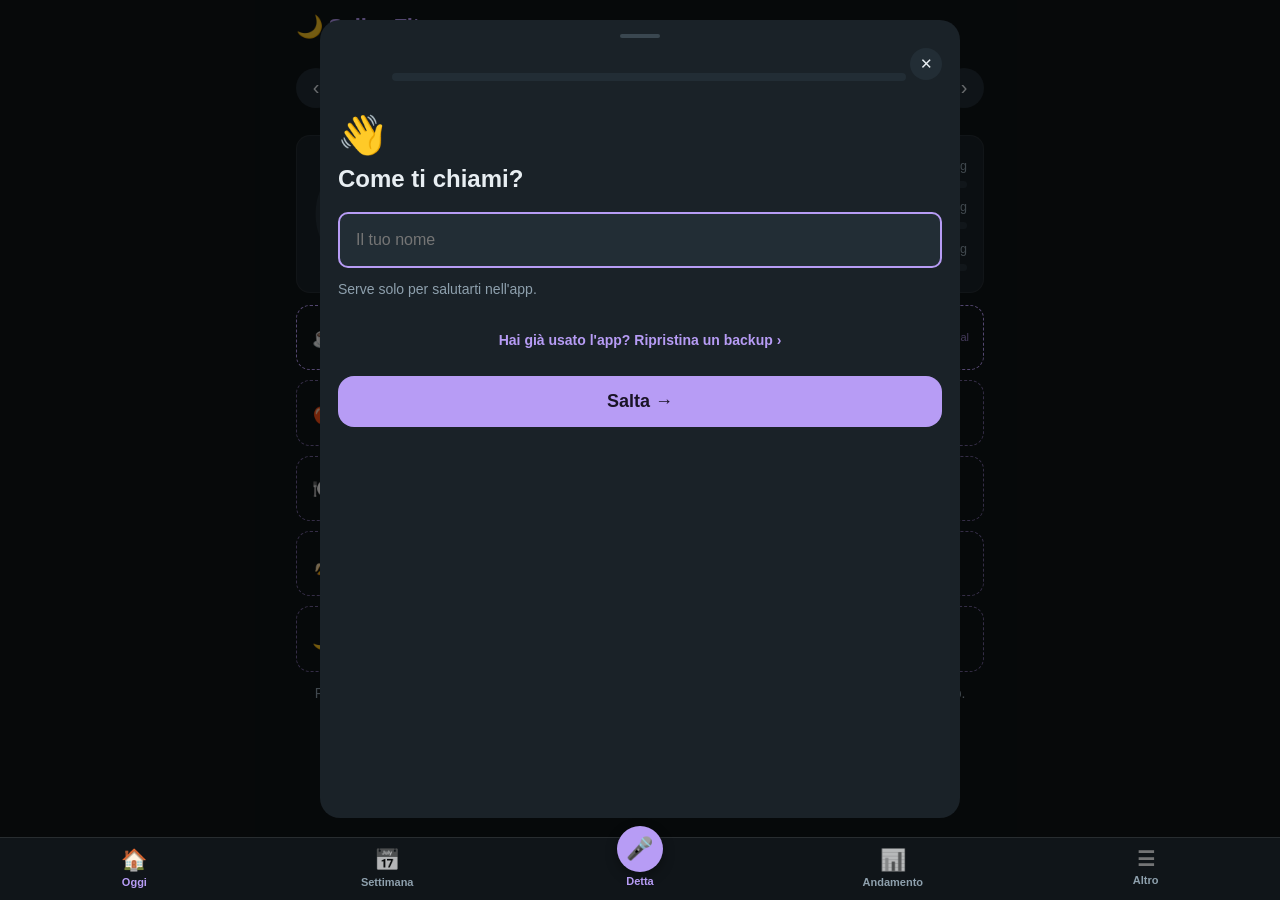
==== commit e4eb101d: "Add files via upload" ====
--- a/index.html
+++ b/index.html
@@ -91,6 +91,7 @@
   <nav class="tabbar" aria-label="Sezioni">
     <button id="tab-oggi" data-tab="oggi"><span class="tb-ico">🏠</span><span>Oggi</span></button>
     <button id="tab-settimana" data-tab="settimana"><span class="tb-ico">📅</span><span>Settimana</span></button>
+    <button id="tab-detta" class="tab-detta" aria-label="Detta un pasto: tieni premuto e parla, o tocca per scrivere"><span class="detta-ico">🎤</span><span>Detta</span></button>
     <button id="apri-andamento" data-tab="andamento"><span class="tb-ico">📊</span><span>Andamento</span></button>
     <button id="apri-menu" data-tab="altro"><span class="tb-ico">☰</span><span>Altro</span></button>
   </nav>
--- a/styles.css
+++ b/styles.css
@@ -631,7 +631,7 @@
 .btn-profilo { width: 42px !important; height: 42px !important; border-radius: 50% !important; font-size: 19px !important; }
 
 /* ---- Barra di navigazione in basso ---- */
-.tabbar { position: fixed; left: 0; right: 0; bottom: 0; z-index: 70; display: grid; grid-template-columns: repeat(4, 1fr); background: rgba(var(--barra-rgb),.94); backdrop-filter: blur(14px); -webkit-backdrop-filter: blur(14px); border-top: 1px solid var(--line2); padding: 6px 8px calc(6px + env(safe-area-inset-bottom)); }
+.tabbar { position: fixed; left: 0; right: 0; bottom: 0; z-index: 70; display: grid; grid-template-columns: repeat(5, 1fr); background: rgba(var(--barra-rgb),.94); backdrop-filter: blur(14px); -webkit-backdrop-filter: blur(14px); border-top: 1px solid var(--line2); padding: 6px 8px calc(6px + env(safe-area-inset-bottom)); }
 .tabbar button { display: flex; flex-direction: column; align-items: center; gap: 2px; background: none; border: none; color: var(--muted); font: inherit; font-size: 11px; font-weight: 600; padding: 4px 0; border-radius: 14px; cursor: pointer; }
 .tabbar .tb-ico { font-size: 21px; line-height: 1.15; filter: grayscale(1) opacity(.7); transition: filter .15s; }
 body[data-tab="oggi"] #tab-oggi, body[data-tab="settimana"] #tab-settimana, body[data-tab="andamento"] #apri-andamento, body[data-tab="altro"] #apri-menu { color: var(--accent); }
@@ -2096,8 +2096,14 @@
    sparisce il «+40» e resta il numero in arancione: dice lo stesso che sei sopra l'obiettivo */
 .mc { container-type: inline-size; }
 .mc-top > span:first-child { flex-shrink: 0; }
-.mc-top b.mc-sopra { color: #f0a04b; }
-@container (max-width: 175px) { .mc-top em.mc-piu { display: none; } }
+/* telefono: la colonna è stretta, ma il «+5» quando sfori deve vedersi: si toglie la «g» (uguale per tutti e tre) e, solo nei casi estremi, si accorcia il nome */
+@container (max-width: 175px) {
+  .mc-top { gap: 4px; }
+  .mc-top .mc-u { display: none; }
+  .mc-top em.mc-piu { font-size: 11.5px; }
+  .mc-top > span:first-child { flex-shrink: 1; min-width: 0; }
+  .mc-top > span:last-child { flex-shrink: 0; }
+}
 
 /* nome dell'app sempre su una riga: con un nome lungo il carattere si rimpicciolisce, e al limite finisce con «…» */
 .topbar h1 { min-width: 0; white-space: nowrap; overflow: hidden; text-overflow: ellipsis; }
@@ -2120,3 +2126,94 @@
 .qz-b .qz-sub { display: block; font-size: 13px; font-weight: 400; color: var(--muted); margin-top: 2px; }
 .qz-b.on .qz-sub { color: inherit; opacity: .8; }
 .qz-perche { margin: -4px 0 16px; padding: 10px 12px; border-radius: 14px; background: var(--lilla-bg); font-size: 14px; line-height: 1.45; color: var(--text); }
+
+/* Alimento singolo nel pasto: tutto su una riga (nome · quantità · cestino), il nome in grassetto così si vede subito.
+   Le scelte rapide sono più discrete: l'occhio va prima all'alimento. */
+.lib-riga.riga-titolo .lib-nome-txt { font-weight: 700; }
+.lib-preset { gap: 4px; padding: 2px 0 10px; }
+.lib-preset-b { min-height: 32px; border-color: transparent; background: rgba(var(--ink-rgb), .04); font-size: 13.5px; font-weight: 500; color: var(--muted); }
+.lib-preset-b small { font-size: 11.5px; }
+.lib-preset-b.on { background: rgba(var(--ink-rgb), .08); border-color: transparent; color: var(--text); font-weight: 700; }
+.pm-blocco .lib-preset { padding: 2px 12px 10px; }
+/* dentro un piatto aperto (alimento o ricetta) nessuna linea: le linee separano solo un piatto dall'altro */
+.pm-sezione .pm-dett, .pm-sezione .lib-voce .pm-dett, .pm-sezione .pm-ricetta .pm-dett { border-top: 0; margin-top: 4px; padding-top: 4px; }
+/* alimenti scelti ma non ancora aggiunti al pasto: quantità, scelte rapide e ✓ Aggiungi */
+.pm-nuovi { margin: 6px 0 18px; }
+.pm-nuovi .pm-tot { margin-bottom: 8px; }
+.pm-nuovi-ok { margin-top: 2px; }
+/* piatto intero da aggiungere (Ripeti, mangiati di recente): nome · kcal · cestino, sotto le porzioni */
+.pm-nuovo-piatto { margin: 0 0 12px; }
+.pnp-testa { display: flex; align-items: center; gap: 10px; min-height: 40px; }
+.pnp-testa b { flex: 1 1 auto; min-width: 0; font-size: 15px; }
+.pnp-testa .pr-kcal { flex: 0 0 auto; color: var(--muted); }
+.pm-nuovo-piatto .pm-contatore { margin: 2px 0 0; }
+/* nel pasto le idee si toccano per aprirle (anteprima): niente ＋ */
+.lib-corpo .sugg-ricette .riga-ricetta::after { display: none; }
+/* lista della spesa: da dove viene e «Nuova spesa» */
+.spesa-fonte { margin: 2px 0 8px; }
+.spesa-reset { margin-top: 18px; }
+
+/* scelta degli sport di un giorno: per ogni sport quanto dura (e a che ora) */
+.allen-riga { display: grid; grid-template-columns: minmax(0, 1fr) auto auto; align-items: center; gap: 8px; margin: 8px 0; }
+.allen-riga > span { font-weight: 600; min-width: 0; overflow-wrap: anywhere; }
+.allen-dur { display: flex; align-items: center; gap: 4px; }
+.allen-dur input { width: 64px; text-align: center; }
+.allen-dur em { font-style: normal; color: var(--muted); font-size: 13px; }
+.allen-riga input[type="time"] { width: 104px; }
+.qz-dur { display: flex; align-items: center; gap: 6px; }
+.qz-dur input { width: 72px; font: inherit; font-size: 18px; background: transparent; border: 0; color: var(--text); text-align: right; }
+.qz-dur b { font-weight: 500; color: var(--muted); font-size: 15px; }
+
+/* questionario: sport scritto a mano, con quanto è faticoso */
+.qz-altro-sp { margin-top: 12px; padding: 12px 14px; border-radius: 16px; background: var(--card2); border: 2px solid var(--lilla); }
+.qz-altro-t { display: flex; align-items: center; justify-content: space-between; gap: 8px; font-size: 17px; }
+.qz-altro-sp .qz-pic { margin: 6px 0 8px; text-align: left; }
+.qz-fatica { display: grid; grid-template-columns: repeat(3, 1fr); gap: 6px; }
+.qz-fatica .qz-b.qz-mini { flex-direction: column; justify-content: center; gap: 2px; padding: 8px 4px; text-align: center; font-size: 14px; }
+.qz-fatica .qz-b.qz-mini.on::after { display: none; }
+.qz-togli { flex: 0 0 auto; width: 36px; height: 36px; border-radius: 50%; border: 0; background: rgba(var(--ink-rgb),.08); color: var(--text); font-size: 15px; cursor: pointer; }
+.qz-altro-riga { display: flex; gap: 8px; margin-top: 12px; align-items: stretch; }
+.qz-altro-riga .qz-inp { flex: 1; min-width: 0; }
+.qz-altro-riga .qz-inp { width: auto; margin: 0; }
+.qz-altro-riga .btn.lib-piu { flex: 0 0 auto; width: 56px; min-height: 0; height: auto; padding: 0; margin: 0; font-size: 24px; border-radius: 16px; }
+
+/* Oggi: «✨ Compila i pasti» è un pulsante pieno (la prima volta con due righe di spiegazione) */
+.oggi-azioni .compila-box { width: 100%; }
+.compila-spiega { margin: 2px 4px 10px; font-size: 14px; line-height: 1.4; color: var(--muted); text-align: center; }
+.compila-spiega b { color: var(--text); }
+/* più discreto di un pulsante pieno: fondo tenue e scritta nel colore dell'app (si nota, ma non domina la pagina) */
+.btn.btn-compila { width: auto; display: block; margin: 0 auto; min-height: 44px; padding: 10px 22px; font-size: 15px; font-weight: 700; border-radius: 999px;
+  background: var(--lilla-bg); border: 1.5px solid rgba(var(--lilla-rgb),.6); color: var(--lilla); }
+/* tema chiaro: il contorno bianco della barra sforata sul bianco non si vede; arancione si confonde con la barra dei carboidrati.
+   Ogni barra ha il contorno del suo colore, più scuro */
+/* contorno nella tonalità più scura dello stesso colore della barra: si vede, ma resta in armonia */
+html[data-tema="chiaro"] .mc-bar span.sopra, html[data-tema="chiaro"] .prog-bar span.sopra { box-shadow: inset 0 0 0 2px rgba(15,20,23,.45); }
+html[data-tema="chiaro"] .mc-bar span.mb-p.sopra, html[data-tema="chiaro"] .prog-bar span.mb-p.sopra { box-shadow: inset 0 0 0 2px #2c5f99; }
+html[data-tema="chiaro"] .mc-bar span.mb-c.sopra, html[data-tema="chiaro"] .prog-bar span.mb-c.sopra { box-shadow: inset 0 0 0 2px #7d5c08; }
+html[data-tema="chiaro"] .mc-bar span.mb-g.sopra, html[data-tema="chiaro"] .prog-bar span.mb-g.sopra { box-shadow: inset 0 0 0 2px #b04630; }
+
+/* pasto: «🎤 Detta o scrivi tutto il pasto» (si usa il microfono della tastiera) e le cose non riconosciute */
+.lib-detta-apri { display: block; width: 100%; text-align: center; margin: 6px 0 2px; font-size: 15px; }
+.lib-detta { margin: 8px 0 4px; }
+.lib-detta textarea { width: 100%; text-align: left; padding: 10px 12px; min-height: 84px; resize: vertical; font: inherit; font-size: 16px; line-height: 1.35; }
+.lib-detta .campo-nota { margin: 6px 2px 8px; }
+.lib-detta .barra-due { display: grid; grid-template-columns: 1fr 1.4fr; gap: 8px; }
+.lib-detta .barra-due .btn, .lib-detta .barra-due .btn-sec { margin: 0; min-height: 46px; }
+.lib-ignota { display: flex; align-items: center; gap: 8px; margin: 6px 0; padding: 8px 6px 8px 12px; border-radius: 14px; background: var(--card2); border: 1px dashed rgba(var(--ink-rgb),.25); }
+.lib-ignota > span { flex: 1; min-width: 0; }
+.lib-ignota small { display: block; color: var(--muted); font-size: 12.5px; }
+.lib-ignota .btn-sec { flex: 0 0 auto; width: auto; margin: 0; min-height: 36px; padding: 6px 14px; }
+
+/* «🎤 Detta» al centro della barra: tieni premuto e parla (un tocco apre il campo per scrivere) */
+.tabbar .tab-detta { -webkit-touch-callout: none; -webkit-user-select: none; user-select: none; touch-action: none; color: var(--lilla); }
+.tabbar .detta-ico { display: inline-flex; align-items: center; justify-content: center; width: 46px; height: 46px; margin: -22px 0 0; border-radius: 50%; background: var(--lilla); color: var(--k-1a1426); font-size: 22px; box-shadow: 0 4px 12px rgba(0,0,0,.35); transition: transform .15s, background .15s; }
+.tabbar .tab-detta.ascolta .detta-ico { transform: scale(1.15); background: #e5534b; animation: detta-pulsa 1.1s ease-in-out infinite; }
+@keyframes detta-pulsa { 0%,100% { box-shadow: 0 0 0 0 rgba(229,83,75,.55); } 50% { box-shadow: 0 0 0 12px rgba(229,83,75,0); } }
+.detta-velo { position: fixed; inset: 0; z-index: 65; background: rgba(0,0,0,.45); display: flex; align-items: flex-end; justify-content: center; padding: 0 16px calc(var(--tabbar-h, 64px) + 40px + env(safe-area-inset-bottom)); pointer-events: none; }
+.detta-bolla { width: 100%; max-width: 420px; background: var(--card); border-radius: 22px; padding: 18px 18px 16px; text-align: center; box-shadow: 0 10px 30px rgba(0,0,0,.35); }
+.detta-onda { font-size: 30px; }
+.detta-stato { margin: 6px 0 4px; font-weight: 700; }
+.detta-live { margin: 0; min-height: 1.4em; color: var(--muted); font-size: 15px; }
+.detta-frase { margin: 0 0 12px; color: var(--muted); font-style: italic; }
+.detta-pasti { display: grid; grid-template-columns: 1fr 1fr; gap: 8px; }
+.detta-pasti .btn-sec { margin: 0; min-height: 50px; }
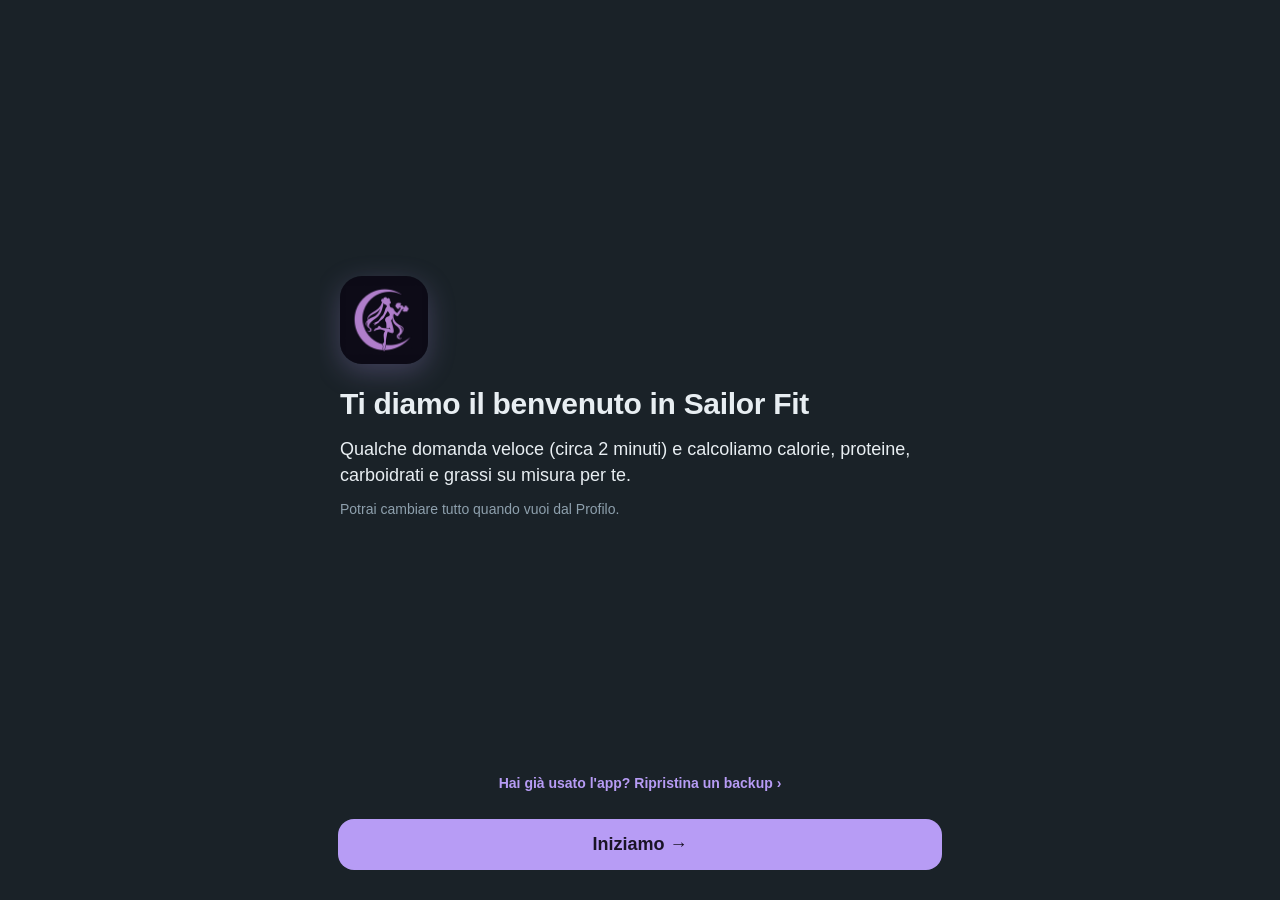
==== commit 1221b28a: "Detta: comandi vocali per tutto il Profilo; togliere un alimento o cambiarne la quantità; spostarsi " ====
--- a/index.html
+++ b/index.html
@@ -91,7 +91,7 @@
   <nav class="tabbar" aria-label="Sezioni">
     <button id="tab-oggi" data-tab="oggi"><span class="tb-ico">🏠</span><span>Oggi</span></button>
     <button id="tab-settimana" data-tab="settimana"><span class="tb-ico">📅</span><span>Settimana</span></button>
-    <button id="tab-detta" class="tab-detta" aria-label="Detta un pasto: tieni premuto e parla, o tocca per scrivere"><span class="detta-ico">🎤</span><span>Detta</span></button>
+    <button id="tab-detta" class="tab-detta" data-mic="barra" aria-label="Detta un pasto: tieni premuto e parla, o tocca per scrivere"><span class="detta-ico">🎤</span><span>Detta</span></button>
     <button id="apri-andamento" data-tab="andamento"><span class="tb-ico">📊</span><span>Andamento</span></button>
     <button id="apri-menu" data-tab="altro"><span class="tb-ico">☰</span><span>Altro</span></button>
   </nav>
@@ -117,5 +117,6 @@
   <script defer src="settimana.js"></script>
   <script defer src="andamento.js"></script>
 <script defer src="swipe.js"></script>
+  <script defer src="voce-profilo.js"></script>
 </body>
 </html>
--- a/styles.css
+++ b/styles.css
@@ -1967,15 +1967,18 @@
 .qz-sc.qz-giorni { grid-template-columns: repeat(2, minmax(0, 1fr)); }
 .qz-b { position: relative; display: flex; align-items: center; gap: 12px; min-height: 56px; padding: 12px 16px; border-radius: 16px; background: var(--card2); border: 2px solid rgba(var(--ink-rgb),.08); font: inherit; font-size: 17px; font-weight: 500; line-height: 1.25; text-align: left; color: var(--text); cursor: pointer; width: 100%; }
 .qz-b .qz-e { font-size: 22px; flex: 0 0 auto; line-height: 1; }
-.qz-b.on { background: var(--lilla); border-color: var(--lilla); color: var(--k-1a1426); font-weight: 700; }
-.qz-b.on::after { content: "✓"; margin-left: auto; font-size: 18px; }
+/* scelta selezionata: cambia solo il colore. Stesso spessore del testo e spazio della ✓ già riservato,
+   così la scritta non va a capo e il pulsante non si allarga (prima «Definire (meno grasso, più tono)» scattava su due righe) */
+.qz-b.on { background: var(--lilla); border-color: var(--lilla); color: var(--k-1a1426); }
+.qz-b::after { content: "✓"; margin-left: auto; padding-left: 4px; font-size: 18px; font-weight: 700; visibility: hidden; }
+.qz-b.on::after { visibility: visible; }
 /* questionario: gli sport di ogni giorno (anche due) */
 .qz-sett { display: grid; gap: 12px; }
 .qz-sett-r b { display: block; font-size: 14px; color: var(--muted); margin: 0 0 6px 2px; }
 .qz-sett-s { display: flex; flex-wrap: wrap; gap: 8px; }
 .qz-b.qz-mini { width: auto; min-height: 44px; padding: 8px 12px; gap: 8px; font-size: 15px; border-radius: 14px; }
 .qz-b.qz-mini .qz-e { font-size: 18px; }
-.qz-b.qz-mini.on::after { margin-left: 4px; font-size: 14px; }
+.qz-b.qz-mini::after { margin-left: 0; padding-left: 0; font-size: 14px; }
 .qz-u { display: flex; align-items: center; gap: 12px; }
 .qz-u b { font-size: 17px; font-weight: 500; color: var(--muted); }
 .qz-inp { width: 100%; font: inherit; font-size: 20px; font-weight: 500; padding: 15px 16px; border-radius: 16px; border: 2px solid rgba(var(--ink-rgb),.08); background: var(--card2); color: var(--text); }
@@ -2170,7 +2173,7 @@
 .qz-altro-sp .qz-pic { margin: 6px 0 8px; text-align: left; }
 .qz-fatica { display: grid; grid-template-columns: repeat(3, 1fr); gap: 6px; }
 .qz-fatica .qz-b.qz-mini { flex-direction: column; justify-content: center; gap: 2px; padding: 8px 4px; text-align: center; font-size: 14px; }
-.qz-fatica .qz-b.qz-mini.on::after { display: none; }
+.qz-fatica .qz-b.qz-mini::after { display: none; }
 .qz-togli { flex: 0 0 auto; width: 36px; height: 36px; border-radius: 50%; border: 0; background: rgba(var(--ink-rgb),.08); color: var(--text); font-size: 15px; cursor: pointer; }
 .qz-altro-riga { display: flex; gap: 8px; margin-top: 12px; align-items: stretch; }
 .qz-altro-riga .qz-inp { flex: 1; min-width: 0; }
@@ -2207,7 +2210,10 @@
 /* «🎤 Detta» al centro della barra: tieni premuto e parla (un tocco apre il campo per scrivere) */
 .tabbar .tab-detta { -webkit-touch-callout: none; -webkit-user-select: none; user-select: none; touch-action: none; color: var(--lilla); }
 .tabbar .detta-ico { display: inline-flex; align-items: center; justify-content: center; width: 46px; height: 46px; margin: -22px 0 0; border-radius: 50%; background: var(--lilla); color: var(--k-1a1426); font-size: 22px; box-shadow: 0 4px 12px rgba(0,0,0,.35); transition: transform .15s, background .15s; }
-.tabbar .tab-detta.ascolta .detta-ico { transform: scale(1.15); background: #e5534b; animation: detta-pulsa 1.1s ease-in-out infinite; }
+/* in ascolto: cerchio bianco con un'onda nel colore dell'app (si nota con tutti i colori, anche Corallo e Rosa) */
+.tabbar .tab-detta.ascolta .detta-ico { transform: scale(1.15); background: #fff; color: #1a1426; animation: detta-onda 1.1s ease-out infinite; }
+html[data-tema="chiaro"] .tabbar .tab-detta.ascolta .detta-ico { background: #1a1426; color: #fff; }
+@keyframes detta-onda { 0% { box-shadow: 0 0 0 0 rgba(var(--lilla-rgb),.75), 0 4px 12px rgba(0,0,0,.35); } 100% { box-shadow: 0 0 0 16px rgba(var(--lilla-rgb),0), 0 4px 12px rgba(0,0,0,.35); } }
 @keyframes detta-pulsa { 0%,100% { box-shadow: 0 0 0 0 rgba(229,83,75,.55); } 50% { box-shadow: 0 0 0 12px rgba(229,83,75,0); } }
 .detta-velo { position: fixed; inset: 0; z-index: 65; background: rgba(0,0,0,.45); display: flex; align-items: flex-end; justify-content: center; padding: 0 16px calc(var(--tabbar-h, 64px) + 40px + env(safe-area-inset-bottom)); pointer-events: none; }
 .detta-bolla { width: 100%; max-width: 420px; background: var(--card); border-radius: 22px; padding: 18px 18px 16px; text-align: center; box-shadow: 0 10px 30px rgba(0,0,0,.35); }
@@ -2217,3 +2223,90 @@
 .detta-frase { margin: 0 0 12px; color: var(--muted); font-style: italic; }
 .detta-pasti { display: grid; grid-template-columns: 1fr 1fr; gap: 8px; }
 .detta-pasti .btn-sec { margin: 0; min-height: 50px; }
+/* tocco breve su «Detta»: solo il promemoria, senza velo scuro */
+.detta-velo.promemoria { background: none; animation: detta-appare .18s ease-out; }
+@keyframes detta-appare { from { opacity: 0; transform: translateY(8px); } to { opacity: 1; transform: none; } }
+.detta-velo:not(.promemoria) .detta-bolla { pointer-events: auto; cursor: pointer; }   /* toccandolo si finisce, se il rilascio non è arrivato */
+
+/* ===== Questionario della prima volta: a tutto schermo, è la prima cosa che si vede (niente ✕, niente barra in basso) ===== */
+body.qz-primo .tabbar { display: none; }
+.modal.qz-primo { top: 0; bottom: 0; align-items: stretch; }
+.modal.qz-primo .modal-backdrop { background: var(--card); }
+.modal.qz-primo .modal-sheet { max-width: 640px; height: 100%; max-height: none; min-height: 0; border-radius: 0; padding-top: calc(env(safe-area-inset-top) + 14px); animation: none; }
+.modal.qz-primo .modal-close, .modal.qz-primo .modal-grip { display: none; }
+.modal.qz-primo .qz-top { margin-right: 0; }
+/* il pulsante «Avanti» in fondo allo schermo, il contenuto in alto */
+.modal-qz .modal-sheet { display: flex; flex-direction: column; }
+.modal-qz #modal-content { flex: 1 0 auto; display: flex; flex-direction: column; }
+.modal-qz .qz { flex: 1 0 auto; min-height: 0; }
+/* la schermata di benvenuto */
+.qz-intro { flex: 1; display: flex; flex-direction: column; justify-content: center; align-items: flex-start; padding: 24px 2px 8px; }
+.qz-intro-ico { width: 88px; height: 88px; border-radius: 22px; margin-bottom: 22px; box-shadow: 0 8px 28px rgba(var(--lilla-rgb), .25); }
+.qz-intro-t { font-size: 30px; line-height: 1.2; margin: 0 0 14px; letter-spacing: -.3px; }
+.qz-intro-p { font-size: 18px; line-height: 1.45; margin: 0; color: var(--text); }
+.qz-intro + .qz-backup { align-self: center; }
+/* Tastiera aperta nel questionario: il pannello è alto quanto lo spazio sopra la tastiera (prima restava a tutta altezza
+   e finiva sopra lo schermo, portandosi via la domanda). Domanda in alto, campo sotto, «Avanti» subito sopra la tastiera. */
+body.tastiera .modal.modal-qz { top: var(--vv-top, 0px); bottom: auto; height: var(--vv-h, 100%); align-items: stretch; }
+body.tastiera .modal-qz .modal-sheet { min-height: 0; height: 100%; max-height: none; padding-top: 10px; }
+body.tastiera .qz-top { margin-bottom: 10px; }
+body.tastiera .qz-q { font-size: 21px; margin-bottom: 12px; }
+body.tastiera .qz-q span { display: inline; font-size: 24px; margin: 0 8px 0 0; }
+body.tastiera .qz-foot { bottom: -24px; padding-bottom: 10px; }
+body.tastiera .qz-backup { display: none; }
+/* «Detta» → lista della spesa: le voci capite, da confermare (✕ per toglierne una) */
+.detta-spesa { list-style: none; margin: 4px 0 16px; padding: 0; display: grid; gap: 8px; }
+.detta-spesa .voce { display: flex; align-items: center; justify-content: space-between; gap: 10px; padding: 10px 12px; border-radius: 14px; background: var(--card2); font-weight: 600; }
+/* Comandi a voce: peso, «quanto mi manca?», sostituisci */
+.voce-numero { display: flex; align-items: baseline; gap: 8px; margin: 6px 0 10px; }
+.voce-numero b { font-size: 46px; line-height: 1; color: var(--lilla); }
+.voce-numero span { color: var(--muted); font-size: 18px; }
+.voce-attenzione { color: var(--bad); }
+.voce-mancano { display: grid; gap: 8px; margin: 4px 0 16px; }
+.voce-manca { display: grid; grid-template-columns: 1fr auto; align-items: baseline; gap: 2px 10px; padding: 10px 14px; border-radius: 14px; background: var(--card2); }
+.voce-manca span { font-weight: 600; }
+.voce-manca b { font-size: 17px; text-align: right; }
+.voce-manca b.sopra { color: var(--bad); }
+.voce-manca small { grid-column: 1 / -1; color: var(--muted); font-size: 12.5px; }
+.voce-manca.chiesto { border: 2px solid var(--lilla); }
+.voce-manca.chiesto b { font-size: 20px; color: var(--lilla); }
+.voce-manca.chiesto b.sopra { color: var(--bad); }
+.voce-scambio { display: flex; align-items: center; gap: 10px; flex-wrap: wrap; padding: 12px 14px; border-radius: 14px; background: var(--card2); font-size: 16px; margin: 4px 0 8px; }
+.voce-scambio i { font-style: normal; color: var(--lilla); font-weight: 700; }
+/* Altro → Comandi vocali */
+.cv-lista { display: grid; gap: 8px; margin: 12px 0 8px; }
+.cv-sez { border-radius: 14px; background: var(--card2); padding: 0 14px; }
+.cv-sez summary { display: flex; align-items: center; gap: 10px; padding: 13px 0; cursor: pointer; list-style: none; font-size: 16px; }
+.cv-sez summary::-webkit-details-marker { display: none; }
+.cv-sez summary::after { content: "›"; margin-left: auto; color: var(--muted); font-size: 20px; transition: transform .15s; }
+.cv-sez[open] summary::after { transform: rotate(90deg); }
+.cv-ico { font-size: 20px; }
+.cv-nota { color: var(--muted); font-size: 14px; margin: 0 0 10px; line-height: 1.45; }
+.cv-nota b { color: var(--text); }
+.cv-es { list-style: none; margin: 0 0 14px; padding: 0; display: grid; gap: 6px; }
+.cv-es li { padding: 8px 12px; border-radius: 10px; background: var(--lilla-bg); color: var(--text); font-size: 15px; }
+/* Lista della spesa: la dispensa (olio, salse, miele…) è una riga chiusa; «Nuova spesa» staccato dalla nota sotto */
+.spesa-dispensa { list-style: none; margin-top: 14px; }
+.spesa-dispensa details { border-radius: 14px; background: var(--card2); padding: 0 14px; }
+.spesa-dispensa summary { display: flex; align-items: baseline; gap: 8px; padding: 12px 0; cursor: pointer; list-style: none; font-weight: 600; }
+.spesa-dispensa summary::-webkit-details-marker { display: none; }
+.spesa-dispensa summary small { color: var(--muted); font-weight: 400; font-size: 13px; }
+.spesa-dispensa summary::after { content: "›"; margin-left: auto; color: var(--muted); font-size: 20px; transition: transform .15s; }
+.spesa-dispensa details[open] summary::after { transform: rotate(90deg); }
+.spesa-dispensa .campo-nota { margin: 0 0 10px; }
+.spesa-disp-lista { display: flex; flex-wrap: wrap; gap: 8px; padding-bottom: 14px; }
+.spesa-disp { padding: 8px 12px; border-radius: 12px; border: 1px solid rgba(var(--lilla-rgb), .3); background: var(--lilla-bg); color: var(--text); font: inherit; font-size: 14px; cursor: pointer; }
+.spesa-reset { margin-bottom: 12px; }
+.spesa-reset + .campo-nota { margin-top: 12px; }
+/* Profilo → I tuoi sport: colonne fisse (icona · nome · minuti · unità · kcal · cestino), così i riquadri dei minuti sono tutti allineati
+   (prima si spostavano con la lunghezza di «km»/«min» e delle kcal) */
+.sport-riga:not(.nuovo) { display: grid; grid-template-columns: 26px minmax(0, 1fr) 50px 28px 74px 36px; align-items: center; column-gap: 5px; }
+.sport-riga:not(.nuovo) .sr-dur { width: 50px; }
+.sport-riga:not(.nuovo) > em:not(.sr-kcal) { text-align: left; }
+.sport-riga:not(.nuovo) .sr-kcal { margin-left: 0; text-align: right; }
+/* Comandi a voce per il Profilo: «prima → dopo» */
+.voce-cambi { display: grid; gap: 8px; margin: 4px 0 14px; }
+.voce-cambio { display: flex; flex-direction: column; gap: 3px; padding: 10px 14px; border-radius: 14px; background: var(--card2); }
+.voce-cambio span { color: var(--muted); font-size: 13px; }
+.voce-cambio b { font-size: 16px; }
+.voce-cambio s { color: var(--muted); font-weight: 400; }
